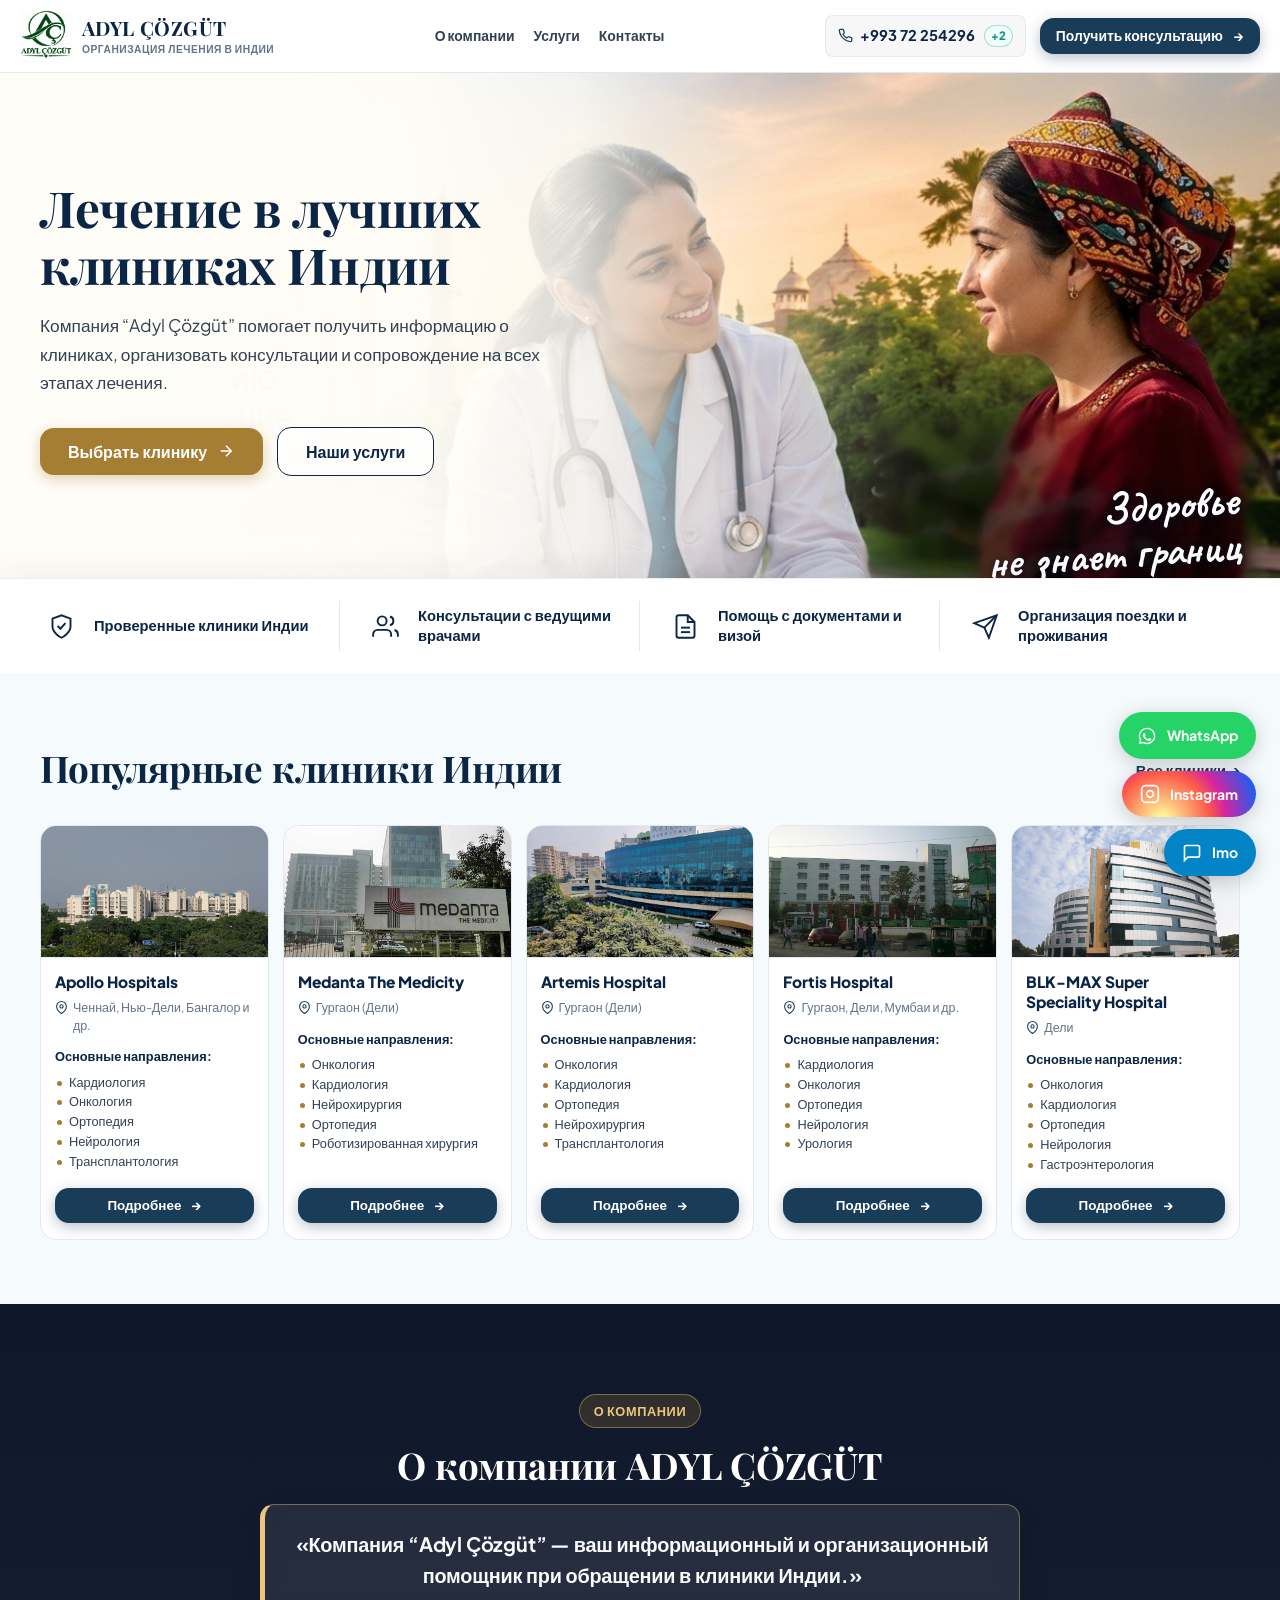
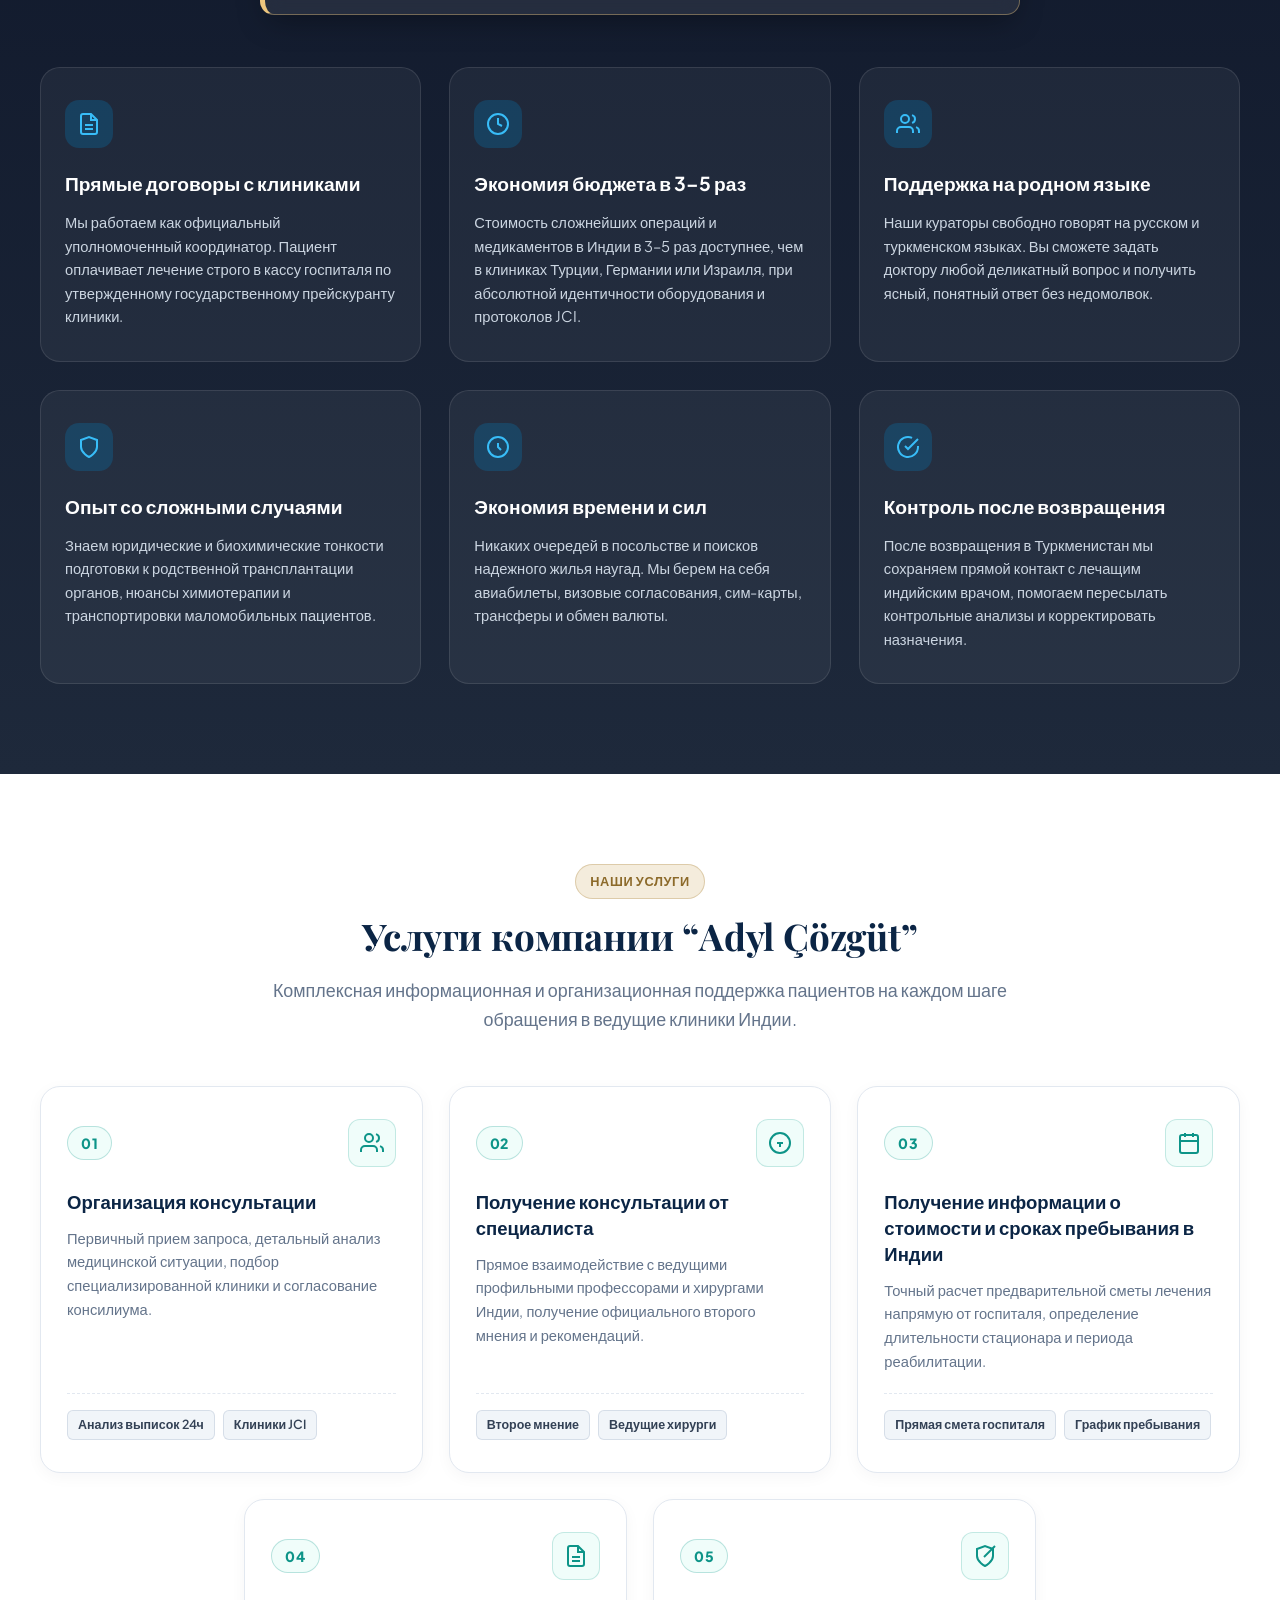
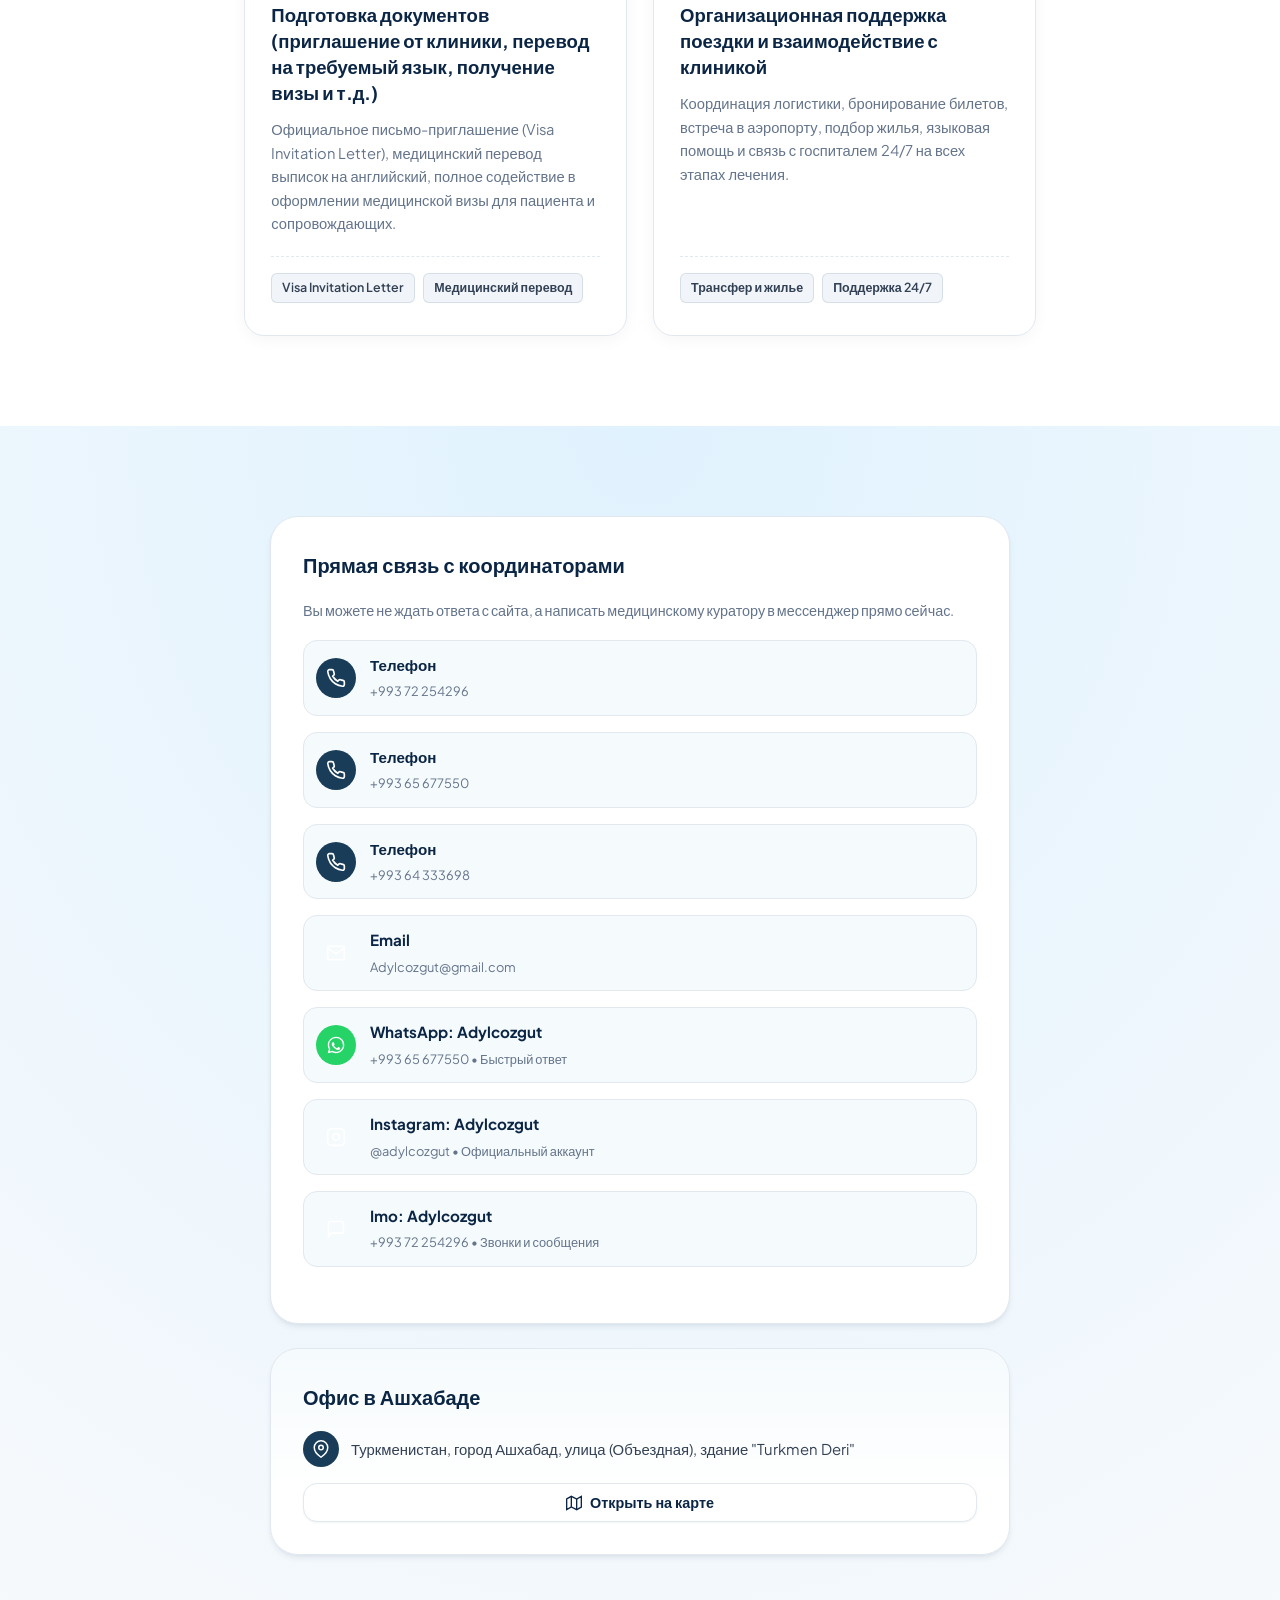
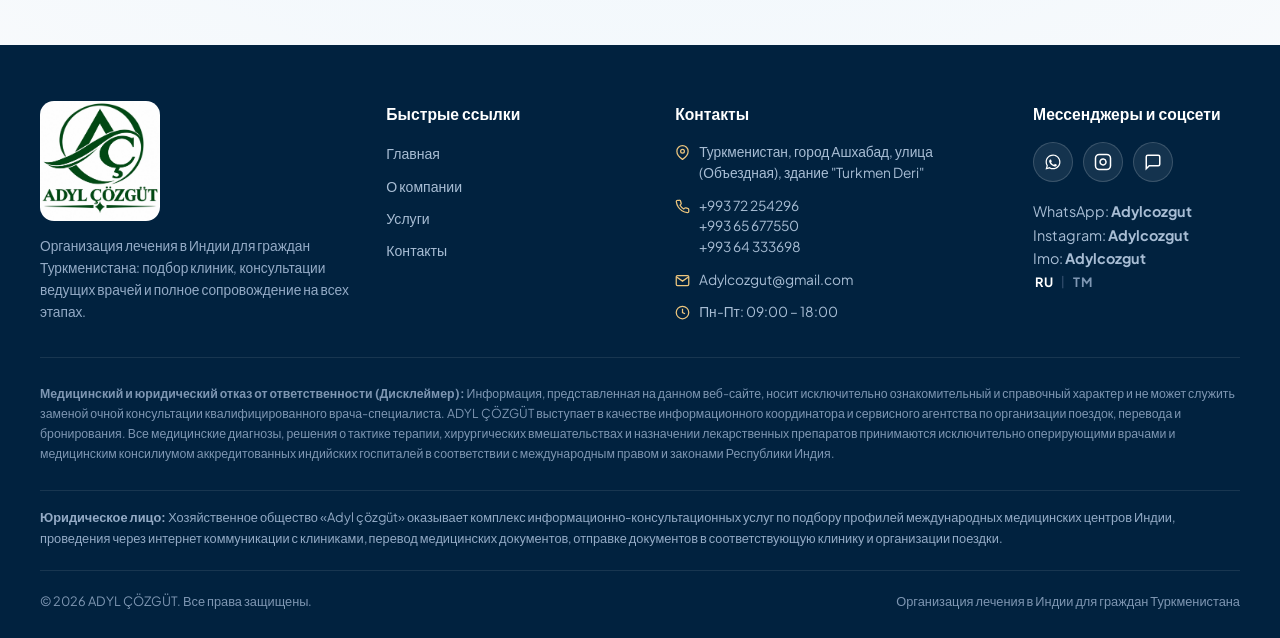
==== index.html @ 3b45ee4f "Add files via upload" ====
<!DOCTYPE html>
<html lang="ru">
<head>
  <meta charset="UTF-8">
  <meta name="viewport" content="width=device-width, initial-scale=1.0">
  <title>ADYL ÇÖZGÜT — Организация лечения в Индии для граждан Туркменистана</title>
  <meta name="description" content="Организация сложного лечения, трансплантации органов, онкологии и кардиохирургии в лучших госпиталях Индии для граждан Туркменистана. Полный пакет: визы, билеты, переводчик, жилье и сопровождение под ключ.">
  <meta name="keywords" content="лечение в индии из туркменистана, пересадка органов индия, онкология индия, трансплантация печени почки, клиника меданта аполло фортис, медицинская помощь индия ашхабад">
  
  <!-- Open Graph / Facebook / WhatsApp -->
  <meta property="og:type" content="website">
  <meta property="og:url" content="https://soltan.github.io/indaya/">
  <meta property="og:title" content="ADYL ÇÖZGÜT — Лечение и операции в Индии из Туркменистана">
  <meta property="og:description" content="Официальный представитель ведущих госпиталей Индии (JCI). Трансплантация органов, онкология, кардиохирургия. Полное сопровождение на русском и туркменском языках.">
  <meta property="og:image" content="assets/logo.png">

  <!-- Favicon -->
  <link rel="icon" type="image/svg+xml" href="assets/favicon.svg">
  
  <!-- Google Fonts: Plus Jakarta Sans + Playfair Display + Caveat -->
  <link rel="preconnect" href="https://fonts.googleapis.com">
  <link rel="preconnect" href="https://fonts.gstatic.com" crossorigin>
  <link href="https://fonts.googleapis.com/css2?family=Plus+Jakarta+Sans:wght@400;500;600;700;800&family=Playfair+Display:wght@600;700&family=Caveat:wght@600;700&display=swap" rel="stylesheet">

  <!-- Main Stylesheet -->
  <link rel="stylesheet" href="css/style.css">
</head>
<body>

  <!-- Main Navigation Header -->
  <header class="navbar" id="navbar">
    <div class="container nav-container">
      <a href="#hero" class="brand-logo" aria-label="ADYL ÇÖZGÜT — Главная">
        <img src="assets/logo.png" alt="ADYL ÇÖZGÜT" width="260" height="260">
        <span class="brand-text">
          <strong>ADYL ÇÖZGÜT</strong>
          <small>Организация лечения в Индии</small>
        </span>
      </a>

      <nav class="nav-menu" id="navMenu">
        <a href="#about" class="nav-link">О компании</a>
        <a href="#services" class="nav-link">Услуги</a>
        <a href="#leadSection" class="nav-link">Контакты</a>

        <div class="nav-mobile-contacts">
          <span class="mobile-contacts-title">Контакты компании</span>
          <div class="mobile-phones-list">
            <a href="tel:+99372254296" class="mobile-phone-btn">
              <span class="mobile-phone-num">+993 72 254296</span>
              <span class="mobile-phone-badge">Основной</span>
            </a>
            <a href="tel:+99365677550" class="mobile-phone-btn">
              <span class="mobile-phone-num">+993 65 677550</span>
              <span class="mobile-phone-badge">WhatsApp</span>
            </a>
            <a href="tel:+99364333698" class="mobile-phone-btn">
              <span class="mobile-phone-num">+993 64 333698</span>
              <span class="mobile-phone-badge">Линия 2</span>
            </a>
          </div>
          <a href="mailto:Adylcozgut@gmail.com" class="mobile-email-link">
            <svg width="15" height="15" viewBox="0 0 24 24" fill="none" stroke="currentColor" stroke-width="2" aria-hidden="true"><path d="M4 4h16c1.1 0 2 .9 2 2v12c0 1.1-.9 2-2 2H4c-1.1 0-2-.9-2-2V6c0-1.1.9-2 2-2z"></path><polyline points="22,6 12,13 2,6"></polyline></svg>
            Adylcozgut@gmail.com
          </a>
          <div class="mobile-messengers-row">
            <a href="https://wa.me/99365677550?text=%D0%97%D0%B4%D1%80%D0%B0%D0%B2%D1%81%D1%82%D0%B2%D1%83%D0%B9%D1%82%D0%B5!%20%D0%AF%20%D0%B8%D0%B7%20%D0%A2%D1%83%D1%80%D0%BA%D0%BC%D0%B5%D0%BD%D0%B8%D1%81%D1%82%D0%B0%D0%BD%D0%B0%2C%20%D1%85%D0%BE%D1%87%D1%83%20%D1%83%D0%B7%D0%BD%D0%B0%D1%82%D1%8C%20%D0%BE%20%D0%BB%D0%B5%D1%87%D0%B5%D0%BD%D0%B8%D0%B8%20%D0%B2%20%D0%98%D0%BD%D0%B4%D0%B8%D0%B8." target="_blank" rel="noopener noreferrer" class="mobile-msg-chip wa">
              WhatsApp
            </a>
            <a href="https://www.instagram.com/adylcozgut/" target="_blank" rel="noopener noreferrer" class="mobile-msg-chip ig">
              Instagram
            </a>
            <a href="tel:+99372254296" class="mobile-msg-chip imo">
              Imo
            </a>
          </div>
        </div>
      </nav>

      <div class="nav-actions">
        <div class="nav-phones-group" id="navPhonesGroup">
          <a href="tel:+99372254296" class="nav-phone-primary" id="navPhonesToggle" title="Контакты Adyl Çözgüt">
            <svg width="15" height="15" viewBox="0 0 24 24" fill="none" stroke="currentColor" stroke-width="2" aria-hidden="true"><path d="M22 16.92v3a2 2 0 0 1-2.18 2 19.79 19.79 0 0 1-8.63-3.07 19.5 19.5 0 0 1-6-6 19.79 19.79 0 0 1-3.07-8.67A2 2 0 0 1 4.11 2h3a2 2 0 0 1 2 1.72 12.84 12.84 0 0 0 .7 2.81 2 2 0 0 1-.45 2.11L8.09 9.91a16 16 0 0 0 6 6l1.27-1.27a2 2 0 0 1 2.11-.45 12.84 12.84 0 0 0 2.81.7A2 2 0 0 1 22 16.92z"></path></svg>
            <span>+993 72 254296</span>
            <span class="phones-badge">+2</span>
          </a>
          <div class="nav-phones-dropdown" id="navPhonesDropdown">
            <div class="dropdown-header">Телефоны для связи</div>
            <a href="tel:+99372254296" class="dropdown-item">
              <span class="dropdown-item-phone">+993 72 254296</span>
              <span class="dropdown-badge">Основной</span>
            </a>
            <a href="tel:+99365677550" class="dropdown-item">
              <span class="dropdown-item-phone">+993 65 677550</span>
              <span class="dropdown-badge">WhatsApp</span>
            </a>
            <a href="tel:+99364333698" class="dropdown-item">
              <span class="dropdown-item-phone">+993 64 333698</span>
              <span class="dropdown-badge">Линия 2</span>
            </a>
            <div class="dropdown-divider"></div>
            <a href="mailto:Adylcozgut@gmail.com" class="dropdown-email-link">
              <svg width="13" height="13" viewBox="0 0 24 24" fill="none" stroke="currentColor" stroke-width="2" aria-hidden="true"><path d="M4 4h16c1.1 0 2 .9 2 2v12c0 1.1-.9 2-2 2H4c-1.1 0-2-.9-2-2V6c0-1.1.9-2 2-2z"></path><polyline points="22,6 12,13 2,6"></polyline></svg>
              Adylcozgut@gmail.com
            </a>
            <div class="dropdown-messengers">
              <a href="https://wa.me/99365677550?text=%D0%97%D0%B4%D1%80%D0%B0%D0%B2%D1%81%D1%82%D0%B2%D1%83%D0%B9%D1%82%D0%B5!%20%D0%AF%20%D0%B8%D0%B7%20%D0%A2%D1%83%D1%80%D0%BA%D0%BC%D0%B5%D0%BD%D0%B8%D1%81%D1%82%D0%B0%D0%BD%D0%B0%2C%20%D1%85%D0%BE%D1%87%D1%83%20%D1%83%D0%B7%D0%BD%D0%B0%D1%82%D1%8C%20%D0%BE%20%D0%BB%D0%B5%D1%87%D0%B5%D0%BD%D0%B8%D0%B8%20%D0%B2%20%D0%98%D0%BD%D0%B4%D0%B8%D0%B8." target="_blank" rel="noopener noreferrer" title="WhatsApp: Adylcozgut">WhatsApp</a>
              <a href="https://www.instagram.com/adylcozgut/" target="_blank" rel="noopener noreferrer" title="Instagram: Adylcozgut">Instagram</a>
              <a href="tel:+99372254296" title="Imo: Adylcozgut">Imo</a>
            </div>
          </div>
        </div>

        <a href="#leadSection" class="btn btn-primary btn-sm nav-cta">Получить консультацию <span aria-hidden="true">→</span></a>
        <button class="burger-btn" id="burgerBtn" aria-label="Открыть мобильное меню">
          <span></span>
          <span></span>
          <span></span>
        </button>
      </div>
    </div>
  </header>

  <!-- Hero Section -->
  <section class="hero" id="hero">
    <div class="hero-banner-bg" aria-hidden="true"></div>
    <div class="hero-banner-overlay" aria-hidden="true"></div>

    <div class="container hero-grid">
      <div class="hero-content">
        <h1 class="hero-title">Лечение в лучших<br>клиниках Индии</h1>
        <p class="hero-lead">
          Компания “Adyl Çözgüt” помогает получить информацию о клиниках, организовать консультации и сопровождение на всех этапах лечения.
        </p>
        <div class="hero-actions">
          <a href="#hospitals" class="btn btn-gold">
            Выбрать клинику
            <svg width="18" height="18" viewBox="0 0 24 24" fill="none" stroke="currentColor" stroke-width="2" aria-hidden="true"><line x1="5" y1="12" x2="19" y2="12"></line><polyline points="12 5 19 12 12 19"></polyline></svg>
          </a>
          <a href="#services" class="btn btn-outline-light">Наши услуги</a>
        </div>

        <!-- Mobile photo card (shown on tablets & smartphones) -->
        <div class="hero-mobile-visual">
          <img src="assets/img/hero-banner-mobile.jpg" alt="Лечение в клиниках Индии — Adyl Çözгут" width="1176" height="576" fetchpriority="high">
          <span class="hero-script-mobile" aria-hidden="true">Здоровье<br>не знает границ</span>
        </div>
      </div>

      <!-- Desktop visual placeholder to balance the grid -->
      <div class="hero-visual-desktop" aria-hidden="true"></div>
    </div>

    <!-- Handwritten slogan over the right photo (desktop) -->
    <div class="hero-script" aria-hidden="true">Здоровье<br>не знает границ</div>

    <!-- Trust Strip -->
    <div class="trust-strip">
      <div class="container trust-grid">
        <div class="trust-item">
          <span class="trust-icon" aria-hidden="true">
            <svg viewBox="0 0 24 24" fill="none" stroke="currentColor" stroke-width="1.7"><path d="M12 22s8-4 8-10V5l-8-3-8 3v7c0 6 8 10 8 10z"></path><polyline points="8.5 11.5 11 14 15.5 9"></polyline></svg>
          </span>
          <span class="trust-label">Проверенные клиники Индии</span>
        </div>
        <div class="trust-item">
          <span class="trust-icon" aria-hidden="true">
            <svg viewBox="0 0 24 24" fill="none" stroke="currentColor" stroke-width="1.7"><path d="M17 21v-2a4 4 0 0 0-4-4H5a4 4 0 0 0-4 4v2"></path><circle cx="9" cy="7" r="4"></circle><path d="M23 21v-2a4 4 0 0 0-3-3.87"></path><path d="M16 3.13a4 4 0 0 1 0 7.75"></path></svg>
          </span>
          <span class="trust-label">Консультации с ведущими врачами</span>
        </div>
        <div class="trust-item">
          <span class="trust-icon" aria-hidden="true">
            <svg viewBox="0 0 24 24" fill="none" stroke="currentColor" stroke-width="1.7"><path d="M14 2H6a2 2 0 0 0-2 2v16a2 2 0 0 0 2 2h12a2 2 0 0 0 2-2V8z"></path><polyline points="14 2 14 8 20 8"></polyline><line x1="16" y1="13" x2="8" y2="13"></line><line x1="16" y1="17" x2="8" y2="17"></line></svg>
          </span>
          <span class="trust-label">Помощь с документами и визой</span>
        </div>
        <div class="trust-item">
          <span class="trust-icon" aria-hidden="true">
            <svg viewBox="0 0 24 24" fill="none" stroke="currentColor" stroke-width="1.7"><path d="M22 2L11 13"></path><path d="M22 2L15 22L11 13L2 9L22 2Z"></path></svg>
          </span>
          <span class="trust-label">Организация поездки и проживания</span>
        </div>
      </div>
    </div>
  </section>

  <!-- Section: Popular Clinics India -->
  <section class="hospitals-section" id="hospitals">
    <div class="container">
      <div class="section-head-row fade-up">
        <h2 class="section-title">Популярные клиники Индии</h2>
        <a href="#hospitals" class="section-link-all">Все клиники <span aria-hidden="true">→</span></a>
      </div>

      <div class="hospitals-layout">
        <div class="hospitals-grid" id="clinics-grid">
          <!-- Clinic 1: Apollo Hospitals -->
          <article class="hospital-card fade-up">
            <img class="hospital-photo" src="assets/img/apollo.jpg" alt="Apollo Hospitals" loading="lazy" width="900" height="496">
            <div class="hospital-body">
              <h3 class="hospital-name">Apollo Hospitals</h3>
              <p class="hospital-location">
                <svg width="13" height="13" viewBox="0 0 24 24" fill="none" stroke="currentColor" stroke-width="2" aria-hidden="true"><path d="M21 10c0 7-9 13-9 13s-9-6-9-13a9 9 0 0 1 18 0z"></path><circle cx="12" cy="10" r="3"></circle></svg>
                Ченнай, Нью-Дели, Бангалор и др.
              </p>
              <div class="hospital-directions">
                <strong>Основные направления:</strong>
                <ul>
                  <li>Кардиология</li>
                  <li>Онкология</li>
                  <li>Ортопедия</li>
                  <li>Нейрология</li>
                  <li>Трансплантология</li>
                </ul>
              </div>
              <button type="button" class="btn btn-primary btn-sm hospital-btn" data-clinic="apollo">Подробнее <span aria-hidden="true">→</span></button>
            </div>
          </article>

          <!-- Clinic 2: Medanta -->
          <article class="hospital-card fade-up">
            <img class="hospital-photo" src="assets/img/medanta.jpg" alt="Medanta The Medicity" loading="lazy" width="384" height="259">
            <div class="hospital-body">
              <h3 class="hospital-name">Medanta The Medicity</h3>
              <p class="hospital-location">
                <svg width="13" height="13" viewBox="0 0 24 24" fill="none" stroke="currentColor" stroke-width="2" aria-hidden="true"><path d="M21 10c0 7-9 13-9 13s-9-6-9-13a9 9 0 0 1 18 0z"></path><circle cx="12" cy="10" r="3"></circle></svg>
                Гургаон (Дели)
              </p>
              <div class="hospital-directions">
                <strong>Основные направления:</strong>
                <ul>
                  <li>Онкология</li>
                  <li>Кардиология</li>
                  <li>Нейрохирургия</li>
                  <li>Ортопедия</li>
                  <li>Роботизированная хирургия</li>
                </ul>
              </div>
              <button type="button" class="btn btn-primary btn-sm hospital-btn" data-clinic="medanta">Подробнее <span aria-hidden="true">→</span></button>
            </div>
          </article>

          <!-- Clinic 3: Artemis -->
          <article class="hospital-card fade-up">
            <img class="hospital-photo" src="assets/img/artemis.jpg" alt="Artemis Hospital" loading="lazy" width="680" height="510">
            <div class="hospital-body">
              <h3 class="hospital-name">Artemis Hospital</h3>
              <p class="hospital-location">
                <svg width="13" height="13" viewBox="0 0 24 24" fill="none" stroke="currentColor" stroke-width="2" aria-hidden="true"><path d="M21 10c0 7-9 13-9 13s-9-6-9-13a9 9 0 0 1 18 0z"></path><circle cx="12" cy="10" r="3"></circle></svg>
                Гургаон (Дели)
              </p>
              <div class="hospital-directions">
                <strong>Основные направления:</strong>
                <ul>
                  <li>Онкология</li>
                  <li>Кардиология</li>
                  <li>Ортопедия</li>
                  <li>Нейрохирургия</li>
                  <li>Трансплантология</li>
                </ul>
              </div>
              <button type="button" class="btn btn-primary btn-sm hospital-btn" data-clinic="artemis">Подробнее <span aria-hidden="true">→</span></button>
            </div>
          </article>

          <!-- Clinic 4: Fortis -->
          <article class="hospital-card fade-up">
            <img class="hospital-photo" src="assets/img/fortis.jpg" alt="Fortis Hospital" loading="lazy" width="900" height="675">
            <div class="hospital-body">
              <h3 class="hospital-name">Fortis Hospital</h3>
              <p class="hospital-location">
                <svg width="13" height="13" viewBox="0 0 24 24" fill="none" stroke="currentColor" stroke-width="2" aria-hidden="true"><path d="M21 10c0 7-9 13-9 13s-9-6-9-13a9 9 0 0 1 18 0z"></path><circle cx="12" cy="10" r="3"></circle></svg>
                Гургаон, Дели, Мумбаи и др.
              </p>
              <div class="hospital-directions">
                <strong>Основные направления:</strong>
                <ul>
                  <li>Кардиология</li>
                  <li>Онкология</li>
                  <li>Ортопедия</li>
                  <li>Нейрология</li>
                  <li>Урология</li>
                </ul>
              </div>
              <button type="button" class="btn btn-primary btn-sm hospital-btn" data-clinic="fortis">Подробнее <span aria-hidden="true">→</span></button>
            </div>
          </article>

          <!-- Clinic 5: BLK-MAX -->
          <article class="hospital-card fade-up">
            <img class="hospital-photo" src="assets/img/blk.jpg" alt="BLK-MAX Super Speciality Hospital" loading="lazy" width="900" height="668">
            <div class="hospital-body">
              <h3 class="hospital-name">BLK-MAX Super Speciality Hospital</h3>
              <p class="hospital-location">
                <svg width="13" height="13" viewBox="0 0 24 24" fill="none" stroke="currentColor" stroke-width="2" aria-hidden="true"><path d="M21 10c0 7-9 13-9 13s-9-6-9-13a9 9 0 0 1 18 0z"></path><circle cx="12" cy="10" r="3"></circle></svg>
                Дели
              </p>
              <div class="hospital-directions">
                <strong>Основные направления:</strong>
                <ul>
                  <li>Онкология</li>
                  <li>Кардиология</li>
                  <li>Ортопедия</li>
                  <li>Нейрология</li>
                  <li>Гастроэнтерология</li>
                </ul>
              </div>
              <button type="button" class="btn btn-primary btn-sm hospital-btn" data-clinic="blkmax">Подробнее <span aria-hidden="true">→</span></button>
            </div>
          </article>
        </div>
      </div>
    </div>
  </section>

    <!-- Section: About Company / Advantages -->
  <section class="advantages-section" id="about">
    <span id="advantages" aria-hidden="true"></span>
    <div class="container">
      <div class="section-header fade-up">
        <span class="section-badge">О компании</span>
        <h2 class="section-title">О компании ADYL ÇÖZGÜT</h2>
        <div class="about-company-lead">
          <p class="about-company-text">
            «Компания “Adyl Çözgüt” — ваш информационный и организационный помощник при обращении в клиники Индии.»
          </p>
        </div>
      </div>

      <div class="advantages-grid">
        <div class="adv-card fade-up">
          <div class="adv-icon">
            <svg viewBox="0 0 24 24" fill="none" stroke="currentColor" stroke-width="2"><path d="M14 2H6a2 2 0 0 0-2 2v16a2 2 0 0 0 2 2h12a2 2 0 0 0 2-2V8z"></path><polyline points="14 2 14 8 20 8"></polyline><line x1="16" y1="13" x2="8" y2="13"></line><line x1="16" y1="17" x2="8" y2="17"></line></svg>
          </div>
          <h3 class="adv-title">Прямые договоры с клиниками</h3>
          <p class="adv-desc">
            Мы работаем как официальный уполномоченный координатор. Пациент оплачивает лечение строго в кассу госпиталя по утвержденному государственному прейскуранту клиники.
          </p>
        </div>

        <div class="adv-card fade-up">
          <div class="adv-icon">
            <svg viewBox="0 0 24 24" fill="none" stroke="currentColor" stroke-width="2"><circle cx="12" cy="12" r="10"></circle><polyline points="12 6 12 12 16 14"></polyline></svg>
          </div>
          <h3 class="adv-title">Экономия бюджета в 3–5 раз</h3>
          <p class="adv-desc">
            Стоимость сложнейших операций и медикаментов в Индии в 3–5 раз доступнее, чем в клиниках Турции, Германии или Израиля, при абсолютной идентичности оборудования и протоколов JCI.
          </p>
        </div>

        <div class="adv-card fade-up">
          <div class="adv-icon">
            <svg viewBox="0 0 24 24" fill="none" stroke="currentColor" stroke-width="2"><path d="M17 21v-2a4 4 0 0 0-4-4H5a4 4 0 0 0-4 4v2"></path><circle cx="9" cy="7" r="4"></circle><path d="M23 21v-2a4 4 0 0 0-3-3.87"></path><path d="M16 3.13a4 4 0 0 1 0 7.75"></path></svg>
          </div>
          <h3 class="adv-title">Поддержка на родном языке</h3>
          <p class="adv-desc">
            Наши кураторы свободно говорят на русском и туркменском языках. Вы сможете задать доктору любой деликатный вопрос и получить ясный, понятный ответ без недомолвок.
          </p>
        </div>

        <div class="adv-card fade-up">
          <div class="adv-icon">
            <svg viewBox="0 0 24 24" fill="none" stroke="currentColor" stroke-width="2"><path d="M12 22s8-4 8-10V5l-8-3-8 3v7c0 6 8 10 8 10z"></path></svg>
          </div>
          <h3 class="adv-title">Опыт со сложными случаями</h3>
          <p class="adv-desc">
            Знаем юридические и биохимические тонкости подготовки к родственной трансплантации органов, нюансы химиотерапии и транспортировки маломобильных пациентов.
          </p>
        </div>

        <div class="adv-card fade-up">
          <div class="adv-icon">
            <svg viewBox="0 0 24 24" fill="none" stroke="currentColor" stroke-width="2"><circle cx="12" cy="12" r="10"></circle><path d="M12 8v4l3 3"></path></svg>
          </div>
          <h3 class="adv-title">Экономия времени и сил</h3>
          <p class="adv-desc">
            Никаких очередей в посольстве и поисков надежного жилья наугад. Мы берем на себя авиабилеты, визовые согласования, сим-карты, трансферы и обмен валюты.
          </p>
        </div>

        <div class="adv-card fade-up">
          <div class="adv-icon">
            <svg viewBox="0 0 24 24" fill="none" stroke="currentColor" stroke-width="2"><path d="M22 11.08V12a10 10 0 1 1-5.93-9.14"></path><polyline points="22 4 12 14.01 9 11.01"></polyline></svg>
          </div>
          <h3 class="adv-title">Контроль после возвращения</h3>
          <p class="adv-desc">
            После возвращения в Туркменистан мы сохраняем прямой контакт с лечащим индийским врачом, помогаем пересылать контрольные анализы и корректировать назначения.
          </p>
        </div>
      </div>
    </div>
  </section>

  <!-- Section: Our Services -->
  <section class="services-section" id="services">
    <div class="container">
      <div class="section-header fade-up">
        <span class="section-badge">Наши услуги</span>
        <h2 class="section-title">Услуги компании “Adyl Çözgüt”</h2>
        <p class="section-subtitle">
          Комплексная информационная и организационная поддержка пациентов на каждом шаге обращения в ведущие клиники Индии.
        </p>
      </div>

      <div class="services-grid services-grid-clean">
        <!-- Service 1 -->
        <div class="service-card fade-up">
          <div class="service-card-header">
            <span class="service-badge-num">01</span>
            <div class="service-icon-box" aria-hidden="true">
              <svg viewBox="0 0 24 24" fill="none" stroke="currentColor" stroke-width="2"><path d="M17 21v-2a4 4 0 0 0-4-4H5a4 4 0 0 0-4 4v2"></path><circle cx="9" cy="7" r="4"></circle><path d="M23 21v-2a4 4 0 0 0-3-3.87"></path><path d="M16 3.13a4 4 0 0 1 0 7.75"></path></svg>
            </div>
          </div>
          <h3 class="service-card-title">Организация консультации</h3>
          <p class="service-card-desc">
            Первичный прием запроса, детальный анализ медицинской ситуации, подбор специализированной клиники и согласование консилиума.
          </p>
          <div class="service-card-footer">
            <span class="service-chip">Анализ выписок 24ч</span>
            <span class="service-chip">Клиники JCI</span>
          </div>
        </div>

        <!-- Service 2 -->
        <div class="service-card fade-up">
          <div class="service-card-header">
            <span class="service-badge-num">02</span>
            <div class="service-icon-box" aria-hidden="true">
              <svg viewBox="0 0 24 24" fill="none" stroke="currentColor" stroke-width="2"><circle cx="12" cy="12" r="10"></circle><path d="M12 16v-4"></path><path d="M12 8h.01"></path><path d="M9 12h6"></path></svg>
            </div>
          </div>
          <h3 class="service-card-title">Получение консультации от специалиста</h3>
          <p class="service-card-desc">
            Прямое взаимодействие с ведущими профильными профессорами и хирургами Индии, получение официального второго мнения и рекомендаций.
          </p>
          <div class="service-card-footer">
            <span class="service-chip">Второе мнение</span>
            <span class="service-chip">Ведущие хирурги</span>
          </div>
        </div>

        <!-- Service 3 -->
        <div class="service-card fade-up">
          <div class="service-card-header">
            <span class="service-badge-num">03</span>
            <div class="service-icon-box" aria-hidden="true">
              <svg viewBox="0 0 24 24" fill="none" stroke="currentColor" stroke-width="2"><rect x="3" y="4" width="18" height="18" rx="2" ry="2"></rect><line x1="16" y1="2" x2="16" y2="6"></line><line x1="8" y1="2" x2="8" y2="6"></line><line x1="3" y1="10" x2="21" y2="10"></line></svg>
            </div>
          </div>
          <h3 class="service-card-title">Получение информации о стоимости и сроках пребывания в Индии</h3>
          <p class="service-card-desc">
            Точный расчет предварительной сметы лечения напрямую от госпиталя, определение длительности стационара и периода реабилитации.
          </p>
          <div class="service-card-footer">
            <span class="service-chip">Прямая смета госпиталя</span>
            <span class="service-chip">График пребывания</span>
          </div>
        </div>

        <!-- Service 4 -->
        <div class="service-card fade-up">
          <div class="service-card-header">
            <span class="service-badge-num">04</span>
            <div class="service-icon-box" aria-hidden="true">
              <svg viewBox="0 0 24 24" fill="none" stroke="currentColor" stroke-width="2"><path d="M14 2H6a2 2 0 0 0-2 2v16a2 2 0 0 0 2 2h12a2 2 0 0 0 2-2V8z"></path><polyline points="14 2 14 8 20 8"></polyline><line x1="16" y1="13" x2="8" y2="13"></line><line x1="16" y1="17" x2="8" y2="17"></line></svg>
            </div>
          </div>
          <h3 class="service-card-title">Подготовка документов (приглашение от клиники, перевод на требуемый язык, получение визы и т.д.)</h3>
          <p class="service-card-desc">
            Официальное письмо-приглашение (Visa Invitation Letter), медицинский перевод выписок на английский, полное содействие в оформлении медицинской визы для пациента и сопровождающих.
          </p>
          <div class="service-card-footer">
            <span class="service-chip">Visa Invitation Letter</span>
            <span class="service-chip">Медицинский перевод</span>
          </div>
        </div>

        <!-- Service 5 -->
        <div class="service-card fade-up">
          <div class="service-card-header">
            <span class="service-badge-num">05</span>
            <div class="service-icon-box" aria-hidden="true">
              <svg viewBox="0 0 24 24" fill="none" stroke="currentColor" stroke-width="2"><path d="M12 22s8-4 8-10V5l-8-3-8 3v7c0 6 8 10 8 10z"></path><path d="M22 2L11 13"></path></svg>
            </div>
          </div>
          <h3 class="service-card-title">Организационная поддержка поездки и взаимодействие с клиникой</h3>
          <p class="service-card-desc">
            Координация логистики, бронирование билетов, встреча в аэропорту, подбор жилья, языковая помощь и связь с госпиталем 24/7 на всех этапах лечения.
          </p>
          <div class="service-card-footer">
            <span class="service-chip">Трансфер и жилье</span>
            <span class="service-chip">Поддержка 24/7</span>
          </div>
        </div>
      </div>
    </div>
  </section>

  <!-- Section: Consultation Form & Direct Contacts -->
  <section class="contact-section" id="leadSection">
    <div class="container contact-grid">
      <!-- Right: Contacts & Regional Coverage -->
      <div class="contact-sidebar">
        <div class="contact-card">
          <h4 class="contact-card-title">Прямая связь с координаторами</h4>
          <p style="font-size:0.9rem; color:var(--slate); margin-bottom:18px;">
            Вы можете не ждать ответа с сайта, а написать медицинскому куратору в мессенджер прямо сейчас.
          </p>

          <div class="contact-channels">
            <a href="tel:+99372254296" class="channel-item">
              <div class="channel-icon phone">
                <svg viewBox="0 0 24 24" fill="none" stroke="currentColor" stroke-width="2"><path d="M22 16.92v3a2 2 0 0 1-2.18 2 19.79 19.79 0 0 1-8.63-3.07 19.5 19.5 0 0 1-6-6 19.79 19.79 0 0 1-3.07-8.67A2 2 0 0 1 4.11 2h3a2 2 0 0 1 2 1.72 12.84 12.84 0 0 0 .7 2.81 2 2 0 0 1-.45 2.11L8.09 9.91a16 16 0 0 0 6 6l1.27-1.27a2 2 0 0 1 2.11-.45 12.84 12.84 0 0 0 2.81.7A2 2 0 0 1 22 16.92z"></path></svg>
              </div>
              <div class="channel-info">
                <strong>Телефон</strong>
                <span>+993 72 254296</span>
              </div>
            </a>

            <a href="tel:+99365677550" class="channel-item">
              <div class="channel-icon phone">
                <svg viewBox="0 0 24 24" fill="none" stroke="currentColor" stroke-width="2"><path d="M22 16.92v3a2 2 0 0 1-2.18 2 19.79 19.79 0 0 1-8.63-3.07 19.5 19.5 0 0 1-6-6 19.79 19.79 0 0 1-3.07-8.67A2 2 0 0 1 4.11 2h3a2 2 0 0 1 2 1.72 12.84 12.84 0 0 0 .7 2.81 2 2 0 0 1-.45 2.11L8.09 9.91a16 16 0 0 0 6 6l1.27-1.27a2 2 0 0 1 2.11-.45 12.84 12.84 0 0 0 2.81.7A2 2 0 0 1 22 16.92z"></path></svg>
              </div>
              <div class="channel-info">
                <strong>Телефон</strong>
                <span>+993 65 677550</span>
              </div>
            </a>

            <a href="tel:+99364333698" class="channel-item">
              <div class="channel-icon phone">
                <svg viewBox="0 0 24 24" fill="none" stroke="currentColor" stroke-width="2"><path d="M22 16.92v3a2 2 0 0 1-2.18 2 19.79 19.79 0 0 1-8.63-3.07 19.5 19.5 0 0 1-6-6 19.79 19.79 0 0 1-3.07-8.67A2 2 0 0 1 4.11 2h3a2 2 0 0 1 2 1.72 12.84 12.84 0 0 0 .7 2.81 2 2 0 0 1-.45 2.11L8.09 9.91a16 16 0 0 0 6 6l1.27-1.27a2 2 0 0 1 2.11-.45 12.84 12.84 0 0 0 2.81.7A2 2 0 0 1 22 16.92z"></path></svg>
              </div>
              <div class="channel-info">
                <strong>Телефон</strong>
                <span>+993 64 333698</span>
              </div>
            </a>

            <a href="mailto:Adylcozgut@gmail.com" class="channel-item">
              <div class="channel-icon mail">
                <svg viewBox="0 0 24 24" fill="none" stroke="currentColor" stroke-width="2"><path d="M4 4h16c1.1 0 2 .9 2 2v12c0 1.1-.9 2-2 2H4c-1.1 0-2-.9-2-2V6c0-1.1.9-2 2-2z"></path><polyline points="22,6 12,13 2,6"></polyline></svg>
              </div>
              <div class="channel-info">
                <strong>Email</strong>
                <span>Adylcozgut@gmail.com</span>
              </div>
            </a>

            <a href="https://wa.me/99365677550?text=%D0%97%D0%B4%D1%80%D0%B0%D0%B2%D1%81%D1%82%D0%B2%D1%83%D0%B9%D1%82%D0%B5!%20%D0%9C%D0%B5%D0%BD%D1%8F%20%D0%B8%D0%BD%D1%82%D0%B5%D1%80%D0%B5%D1%81%D1%83%D0%B5%D1%82%20%D0%BB%D0%B5%D1%87%D0%B5%D0%BD%D0%B8%D0%B5%20%D0%B2%20%D0%98%D0%BD%D0%B4%D0%B8%D0%B8." target="_blank" rel="noopener noreferrer" class="channel-item">
              <div class="channel-icon wa">
                <svg viewBox="0 0 24 24" fill="currentColor"><path d="M12.04 2c-5.46 0-9.91 4.45-9.91 9.91 0 1.75.46 3.45 1.32 4.95L2.05 22l5.25-1.38c1.45.79 3.08 1.21 4.74 1.21 5.46 0 9.91-4.45 9.91-9.91 0-2.65-1.03-5.14-2.9-7.01A9.816 9.816 0 0 0 12.04 2m.01 1.67c2.2 0 4.26.86 5.82 2.42a8.225 8.225 0 0 1 2.41 5.83c0 4.54-3.7 8.24-8.24 8.24-1.48 0-2.93-.4-4.2-1.15l-.3-.18-3.12.82.83-3.04-.2-.31a8.196 8.196 0 0 1-1.26-4.38c0-4.54 3.7-8.24 8.24-8.24m4.52 11.66c-.25-.13-1.47-.72-1.7-.81-.23-.08-.39-.13-.56.13-.17.25-.64.81-.79.97-.14.17-.29.19-.54.06-.25-.13-1.06-.39-2.03-1.25-.75-.67-1.26-1.5-1.41-1.75-.15-.25-.02-.39.11-.51.11-.11.25-.29.37-.44.13-.15.17-.25.25-.42.08-.17.04-.31-.02-.44s-.56-1.35-.77-1.85c-.2-.48-.41-.42-.56-.43h-.48c-.17 0-.44.06-.67.31-.23.25-.88.86-.88 2.1s.9 2.44 1.02 2.6c.13.17 1.77 2.7 4.28 3.79.6.26 1.07.41 1.43.53.6.19 1.15.16 1.58.1.48-.07 1.47-.6 1.68-1.18.21-.58.21-1.07.15-1.18-.06-.1-.23-.17-.48-.29z"/></svg>
              </div>
              <div class="channel-info">
                <strong>WhatsApp: Adylcozgut</strong>
                <span>+993 65 677550 • Быстрый ответ</span>
              </div>
            </a>

            <a href="https://www.instagram.com/adylcozgut/" target="_blank" rel="noopener noreferrer" class="channel-item">
              <div class="channel-icon ig">
                <svg viewBox="0 0 24 24" fill="none" stroke="currentColor" stroke-width="2"><rect x="2" y="2" width="20" height="20" rx="5" ry="5"></rect><path d="M16 11.37A4 4 0 1 1 12.63 8 4 4 0 0 1 16 11.37z"></path><line x1="17.5" y1="6.5" x2="17.51" y2="6.5"></line></svg>
              </div>
              <div class="channel-info">
                <strong>Instagram: Adylcozgut</strong>
                <span>@adylcozgut • Официальный аккаунт</span>
              </div>
            </a>

            <a href="tel:+99372254296" class="channel-item">
              <div class="channel-icon imo">
                <svg viewBox="0 0 24 24" fill="none" stroke="currentColor" stroke-width="2"><path d="M21 15a2 2 0 0 1-2 2H7l-4 4V5a2 2 0 0 1 2-2h14a2 2 0 0 1 2 2z"></path></svg>
              </div>
              <div class="channel-info">
                <strong>Imo: Adylcozgut</strong>
                <span>+993 72 254296 • Звонки и сообщения</span>
              </div>
            </a>
          </div>
        </div>

        <!-- Office Address -->
        <div class="contact-card contact-address">
          <h4 class="contact-card-title">Офис в Ашхабаде</h4>
          <a href="https://maps.app.goo.gl/M8QPW423nq8SNQe16" target="_blank" rel="noopener noreferrer" class="address-link" aria-label="Открыть адрес офиса на карте">
            <span class="address-pin" aria-hidden="true">
              <svg viewBox="0 0 24 24" fill="none" stroke="currentColor" stroke-width="2"><path d="M21 10c0 7-9 13-9 13s-9-6-9-13a9 9 0 0 1 18 0z"></path><circle cx="12" cy="10" r="3"></circle></svg>
            </span>
            <span class="address-text">
              Туркменистан, город Ашхабад, улица (Объездная), здание "Turkmen Deri"
            </span>
          </a>
          <a href="https://maps.app.goo.gl/M8QPW423nq8SNQe16" target="_blank" rel="noopener noreferrer" class="btn btn-secondary btn-sm address-map-btn">
            <svg width="16" height="16" viewBox="0 0 24 24" fill="none" stroke="currentColor" stroke-width="2"><polygon points="1 6 1 22 8 18 16 22 23 18 23 2 16 6 8 2 1 6"></polygon><line x1="8" y1="2" x2="8" y2="18"></line><line x1="16" y1="6" x2="16" y2="22"></line></svg>
            Открыть на карте
          </a>
        </div>

      </div>
    </div>
  </section>

  <!-- Footer -->
  <footer class="footer">
    <div class="container">
      <div class="footer-top">
        <div class="footer-brand">
          <img src="assets/logo.png" alt="ADYL ÇÖZGÜT" class="footer-logo" width="260" height="260">
          <p class="footer-tagline">
            Организация лечения в Индии для граждан Туркменистана: подбор клиник, консультации ведущих врачей и полное сопровождение на всех этапах.
          </p>
        </div>

        <div class="footer-col">
          <h4 class="footer-title">Быстрые ссылки</h4>
          <ul class="footer-links">
            <li><a href="#hero">Главная</a></li>
            <li><a href="#about">О компании</a></li>
            <li><a href="#services">Услуги</a></li>
            <li><a href="#leadSection">Контакты</a></li>
          </ul>
        </div>

        <div class="footer-col">
          <h4 class="footer-title">Контакты</h4>
          <ul class="footer-contacts">
            <li>
              <svg width="15" height="15" viewBox="0 0 24 24" fill="none" stroke="currentColor" stroke-width="2" aria-hidden="true"><path d="M21 10c0 7-9 13-9 13s-9-6-9-13a9 9 0 0 1 18 0z"></path><circle cx="12" cy="10" r="3"></circle></svg>
              <a href="https://maps.app.goo.gl/M8QPW423nq8SNQe16" target="_blank" rel="noopener noreferrer">
                Туркменистан, город Ашхабад, улица (Объездная), здание "Turkmen Deri"
              </a>
            </li>
            <li>
              <svg width="15" height="15" viewBox="0 0 24 24" fill="none" stroke="currentColor" stroke-width="2" aria-hidden="true"><path d="M22 16.92v3a2 2 0 0 1-2.18 2 19.79 19.79 0 0 1-8.63-3.07 19.5 19.5 0 0 1-6-6 19.79 19.79 0 0 1-3.07-8.67A2 2 0 0 1 4.11 2h3a2 2 0 0 1 2 1.72 12.84 12.84 0 0 0 .7 2.81 2 2 0 0 1-.45 2.11L8.09 9.91a16 16 0 0 0 6 6l1.27-1.27a2 2 0 0 1 2.11-.45 12.84 12.84 0 0 0 2.81.7A2 2 0 0 1 22 16.92z"></path></svg>
              <div class="footer-phones-block">
                <a href="tel:+99372254296">+993 72 254296</a><br>
                <a href="tel:+99365677550">+993 65 677550</a><br>
                <a href="tel:+99364333698">+993 64 333698</a>
              </div>
            </li>
            <li>
              <svg width="15" height="15" viewBox="0 0 24 24" fill="none" stroke="currentColor" stroke-width="2" aria-hidden="true"><path d="M4 4h16c1.1 0 2 .9 2 2v12c0 1.1-.9 2-2 2H4c-1.1 0-2-.9-2-2V6c0-1.1.9-2 2-2z"></path><polyline points="22,6 12,13 2,6"></polyline></svg>
              <a href="mailto:Adylcozgut@gmail.com">Adylcozgut@gmail.com</a>
            </li>
            <li>
              <svg width="15" height="15" viewBox="0 0 24 24" fill="none" stroke="currentColor" stroke-width="2" aria-hidden="true"><circle cx="12" cy="12" r="10"></circle><polyline points="12 6 12 12 16 14"></polyline></svg>
              <span>Пн-Пт: 09:00 – 18:00</span>
            </li>
          </ul>
        </div>

        <div class="footer-col">
          <h4 class="footer-title">Мессенджеры и соцсети</h4>
          <div class="footer-social">
            <a href="https://wa.me/99365677550?text=%D0%97%D0%B4%D1%80%D0%B0%D0%B2%D1%81%D1%82%D0%B2%D1%83%D0%B9%D1%82%D0%B5!%20%D0%9C%D0%B5%D0%BD%D1%8F%20%D0%B8%D0%BD%D1%82%D0%B5%D1%80%D0%B5%D1%81%D1%83%D0%B5%D1%82%20%D0%BB%D0%B5%D1%87%D0%B5%D0%BD%D0%B8%D0%B5%20%D0%B2%20%D0%98%D0%BD%D0%B4%D0%B8%D0%B8." target="_blank" rel="noopener noreferrer" aria-label="WhatsApp: Adylcozgut" title="WhatsApp: Adylcozgut">
              <svg viewBox="0 0 24 24" fill="currentColor" aria-hidden="true"><path d="M12.04 2c-5.46 0-9.91 4.45-9.91 9.91 0 1.75.46 3.45 1.32 4.95L2.05 22l5.25-1.38c1.45.79 3.08 1.21 4.74 1.21 5.46 0 9.91-4.45 9.91-9.91 0-2.65-1.03-5.14-2.9-7.01A9.816 9.816 0 0 0 12.04 2m.01 1.67c2.2 0 4.26.86 5.82 2.42a8.225 8.225 0 0 1 2.41 5.83c0 4.54-3.7 8.24-8.24 8.24-1.48 0-2.93-.4-4.2-1.15l-.3-.18-3.12.82.83-3.04-.2-.31a8.196 8.196 0 0 1-1.26-4.38c0-4.54 3.7-8.24 8.24-8.24m4.52 11.66c-.25-.13-1.47-.72-1.7-.81-.23-.08-.39-.13-.56.13-.17.25-.64.81-.79.97-.14.17-.29.19-.54.06-.25-.13-1.06-.39-2.03-1.25-.75-.67-1.26-1.5-1.41-1.75-.15-.25-.02-.39.11-.51.11-.11.25-.29.37-.44.13-.15.17-.25.25-.42.08-.17.04-.31-.02-.44s-.56-1.35-.77-1.85c-.2-.48-.41-.42-.56-.43h-.48c-.17 0-.44.06-.67.31-.23.25-.88.86-.88 2.1s.9 2.44 1.02 2.6c.13.17 1.77 2.7 4.28 3.79.6.26 1.07.41 1.43.53.6.19 1.15.16 1.58.1.48-.07 1.47-.6 1.68-1.18.21-.58.21-1.07.15-1.18-.06-.1-.23-.17-.48-.29z"/></svg>
            </a>
            <a href="https://www.instagram.com/adylcozgut/" target="_blank" rel="noopener noreferrer" aria-label="Instagram: Adylcozgut" title="Instagram: Adylcozgut">
              <svg viewBox="0 0 24 24" fill="none" stroke="currentColor" stroke-width="2" aria-hidden="true"><rect x="2" y="2" width="20" height="20" rx="5" ry="5"></rect><path d="M16 11.37A4 4 0 1 1 12.63 8 4 4 0 0 1 16 11.37z"></path><line x1="17.5" y1="6.5" x2="17.51" y2="6.5"></line></svg>
            </a>
            <a href="tel:+99372254296" aria-label="Imo: Adylcozgut" title="Imo: Adylcozgut">
              <svg viewBox="0 0 24 24" fill="none" stroke="currentColor" stroke-width="2" aria-hidden="true"><path d="M21 15a2 2 0 0 1-2 2H7l-4 4V5a2 2 0 0 1 2-2h14a2 2 0 0 1 2 2z"></path></svg>
            </a>
          </div>
          <div class="footer-handles-list">
            <div>WhatsApp: <strong>Adylcozgut</strong></div>
            <div>Instagram: <strong>Adylcozgut</strong></div>
            <div>Imo: <strong>Adylcozgut</strong></div>
          </div>
          <div class="lang-switch footer-lang" role="group" aria-label="Выбор языка">
            <button type="button" class="lang-btn active" data-lang="ru" aria-pressed="true">RU</button>
            <span class="lang-sep" aria-hidden="true">|</span>
            <button type="button" class="lang-btn" data-lang="tm" aria-pressed="false" title="Туркменская версия готовится">TM</button>
          </div>
        </div>
      </div>

      <!-- Legal & Medical Disclaimer -->
      <div class="footer-disclaimer">
        <strong>Медицинский и юридический отказ от ответственности (Дисклеймер):</strong>
        Информация, представленная на данном веб-сайте, носит исключительно ознакомительный и справочный характер и не может служить заменой очной консультации квалифицированного врача-специалиста. ADYL ÇÖZGÜT выступает в качестве информационного координатора и сервисного агентства по организации поездок, перевода и бронирования. Все медицинские диагнозы, решения о тактике терапии, хирургических вмешательствах и назначении лекарственных препаратов принимаются исключительно оперирующими врачами и медицинским консилиумом аккредитованных индийских госпиталей в соответствии с международным правом и законами Республики Индия.
      </div>

      <div class="footer-legal">
        <strong>Юридическое лицо:</strong> Хозяйственное общество «Adyl çözgüt» оказывает комплекс информационно-консультационных услуг по подбору профилей международных медицинских центров Индии, проведения через интернет коммуникации с клиниками, перевод медицинских документов, отправке документов в соответствующую клинику и организации поездки.
      </div>

      <div class="footer-bottom">
        <div>
          © 2026 ADYL ÇÖZGÜT. Все права защищены.
        </div>
        <div>
          Организация лечения в Индии для граждан Туркменистана
        </div>
      </div>
    </div>
  </footer>

  <!-- Floating Speed Dial & Back to Top -->
  <aside class="floating-actions" aria-label="Быстрая связь">
    <a href="https://wa.me/99365677550?text=%D0%97%D0%B4%D1%80%D0%B0%D0%B2%D1%81%D1%82%D0%B2%D1%83%D0%B9%D1%82%D0%B5!%20%D0%AF%20%D0%B8%D0%B7%20%D0%A2%D1%83%D1%80%D0%BA%D0%BC%D0%B5%D0%BD%D0%B8%D1%81%D1%82%D0%B0%D0%BD%D0%B0%2C%20%D1%85%D0%BE%D1%87%D1%83%20%D1%83%D0%B7%D0%BD%D0%B0%D1%82%D1%8C%20%D0%BE%20%D0%BB%D0%B5%D1%87%D0%B5%D0%BD%D0%B8%D0%B8%20%D0%B2%20%D0%98%D0%BD%D0%B4%D0%B8%D0%B8." target="_blank" rel="noopener noreferrer" class="float-btn whatsapp" title="WhatsApp: Adylcozgut">
      <svg viewBox="0 0 24 24" fill="currentColor"><path d="M12.04 2c-5.46 0-9.91 4.45-9.91 9.91 0 1.75.46 3.45 1.32 4.95L2.05 22l5.25-1.38c1.45.79 3.08 1.21 4.74 1.21 5.46 0 9.91-4.45 9.91-9.91 0-2.65-1.03-5.14-2.9-7.01A9.816 9.816 0 0 0 12.04 2m.01 1.67c2.2 0 4.26.86 5.82 2.42a8.225 8.225 0 0 1 2.41 5.83c0 4.54-3.7 8.24-8.24 8.24-1.48 0-2.93-.4-4.2-1.15l-.3-.18-3.12.82.83-3.04-.2-.31a8.196 8.196 0 0 1-1.26-4.38c0-4.54 3.7-8.24 8.24-8.24m4.52 11.66c-.25-.13-1.47-.72-1.7-.81-.23-.08-.39-.13-.56.13-.17.25-.64.81-.79.97-.14.17-.29.19-.54.06-.25-.13-1.06-.39-2.03-1.25-.75-.67-1.26-1.5-1.41-1.75-.15-.25-.02-.39.11-.51.11-.11.25-.29.37-.44.13-.15.17-.25.25-.42.08-.17.04-.31-.02-.44s-.56-1.35-.77-1.85c-.2-.48-.41-.42-.56-.43h-.48c-.17 0-.44.06-.67.31-.23.25-.88.86-.88 2.1s.9 2.44 1.02 2.6c.13.17 1.77 2.7 4.28 3.79.6.26 1.07.41 1.43.53.6.19 1.15.16 1.58.1.48-.07 1.47-.6 1.68-1.18.21-.58.21-1.07.15-1.18-.06-.1-.23-.17-.48-.29z"/></svg>
      <span>WhatsApp</span>
    </a>
    <a href="https://www.instagram.com/adylcozgut/" target="_blank" rel="noopener noreferrer" class="float-btn instagram" title="Instagram: Adylcozgut">
      <svg viewBox="0 0 24 24" fill="none" stroke="currentColor" stroke-width="2" aria-hidden="true"><rect x="2" y="2" width="20" height="20" rx="5" ry="5"></rect><path d="M16 11.37A4 4 0 1 1 12.63 8 4 4 0 0 1 16 11.37z"></path><line x1="17.5" y1="6.5" x2="17.51" y2="6.5"></line></svg>
      <span>Instagram</span>
    </a>
    <a href="tel:+99372254296" class="float-btn imo" title="Imo: Adylcozgut">
      <svg viewBox="0 0 24 24" fill="none" stroke="currentColor" stroke-width="2" aria-hidden="true"><path d="M21 15a2 2 0 0 1-2 2H7l-4 4V5a2 2 0 0 1 2-2h14a2 2 0 0 1 2 2z"></path></svg>
      <span>Imo</span>
    </a>
    <button class="scroll-top-btn" id="scrollTopBtn" aria-label="Вернуться наверх">
      <svg width="20" height="20" viewBox="0 0 24 24" fill="none" stroke="currentColor" stroke-width="2"><polyline points="18 15 12 9 6 15"></polyline></svg>
    </button>
  </aside>


  <!-- Success Submission Modal -->
  <div class="modal-overlay" id="successModal" role="dialog" aria-modal="true">
    <div class="modal-window" style="max-width: 560px;">
      <button class="modal-close-btn" id="closeSuccessModal" aria-label="Закрыть">✕</button>
      <div class="modal-body success-modal-content">
        <div class="success-icon-badge">
          <svg viewBox="0 0 24 24" fill="none" stroke="currentColor" stroke-width="2.5"><polyline points="20 6 9 17 4 12"></polyline></svg>
        </div>
        <div id="successModalSummary">
          <!-- Injected via main.js -->
        </div>
      </div>
    </div>
  </div>

  <!-- Clinic Details Modal -->
  <div class="modal-overlay" id="clinicModal" role="dialog" aria-modal="true" aria-labelledby="clinicModalName">
    <div class="modal-window clinic-modal-window">
      <button type="button" class="modal-close-btn" id="closeClinicModal" aria-label="Закрыть">✕</button>
      <div class="clinic-modal-hero">
        <img id="clinicModalImg" src="assets/img/apollo.jpg" alt="" width="900" height="496">
      </div>
      <div class="clinic-modal-body">
        <h3 class="clinic-modal-name" id="clinicModalName">Клиника</h3>
        <p class="clinic-modal-location">
          <svg width="15" height="15" viewBox="0 0 24 24" fill="none" stroke="currentColor" stroke-width="2" aria-hidden="true"><path d="M21 10c0 7-9 13-9 13s-9-6-9-13a9 9 0 0 1 18 0z"></path><circle cx="12" cy="10" r="3"></circle></svg>
          <span id="clinicModalLocation"></span>
        </p>

        <div class="clinic-modal-section">
          <h4 class="clinic-modal-label">Основные направления лечения</h4>
          <div class="clinic-modal-chips" id="clinicModalDirections"></div>
        </div>

        <div class="clinic-modal-section">
          <h4 class="clinic-modal-label">О клинике</h4>
          <p class="clinic-modal-desc" id="clinicModalDesc"></p>
        </div>

        <div class="clinic-modal-section">
          <h4 class="clinic-modal-label">Преимущества</h4>
          <ul class="clinic-modal-advantages" id="clinicModalAdvantages"></ul>
        </div>

        <a href="#leadSection" class="btn btn-primary clinic-modal-cta" id="clinicModalCta">
          Получить консультацию по этой клинике
          <svg width="17" height="17" viewBox="0 0 24 24" fill="none" stroke="currentColor" stroke-width="2" aria-hidden="true"><line x1="5" y1="12" x2="19" y2="12"></line><polyline points="12 5 19 12 12 19"></polyline></svg>
        </a>
      </div>
    </div>
  </div>

  <!-- Scripts -->
  <script src="js/main.js"></script>
</body>
</html>
---- css/style.css ----
/* ==========================================================================
   ADYL COZGUT - Medical assistance: Turkmenistan -> India
   Styles & Design System
   ========================================================================== */

/* --- CSS Variables & Design Tokens --- */
:root {
  --primary: #193d59;
  --primary-dark: #12314b;
  --primary-deep: #0b2545;
  --primary-light: #e9eef5;
  
  --teal: #0d9488;
  --teal-dark: #0f766e;
  --teal-light: #ccfbf1;
  --teal-bg: #f0fdfa;
  
  --navy: #0b2545;
  --navy-surface: #14345c;
  --slate-dark: #334155;
  --slate: #64748b;
  --slate-light: #94a3b8;
  --slate-border: #e2e8f0;
  --slate-bg: #f5fafc;
  --white: #ffffff;
  
  --gold: #a57e34;
  --gold-hover: #8c6a2a;
  --gold-soft: #f4ecdc;
  --accent-amber: #f59e0b;
  --accent-red: #ef4444;
  --accent-green: #10b981;
  
  --shadow-sm: 0 1px 2px 0 rgba(11, 37, 69, 0.05);
  --shadow-md: 0 4px 6px -1px rgba(11, 37, 69, 0.08), 0 2px 4px -2px rgba(11, 37, 69, 0.05);
  --shadow-lg: 0 10px 25px -3px rgba(11, 37, 69, 0.10), 0 4px 8px -4px rgba(11, 37, 69, 0.05);
  --shadow-xl: 0 20px 35px -5px rgba(11, 37, 69, 0.14), 0 8px 12px -6px rgba(11, 37, 69, 0.07);
  --shadow-glow: 0 0 25px rgba(25, 61, 89, 0.22);
  
  --radius-sm: 8px;
  --radius-md: 14px;
  --radius-lg: 20px;
  --radius-xl: 28px;
  --radius-full: 9999px;
  
  --transition: all 0.25s cubic-bezier(0.16, 1, 0.3, 1);
  --transition-slow: all 0.4s cubic-bezier(0.16, 1, 0.3, 1);
  
  --font-sans: 'Plus Jakarta Sans', -apple-system, BlinkMacSystemFont, 'Segoe UI', Roboto, Helvetica, Arial, sans-serif;
  --font-serif: 'Playfair Display', Georgia, 'Times New Roman', serif;
  --font-hand: 'Caveat', 'Comic Sans MS', cursive;
  --container-max: 1240px;
}

/* --- Base & Reset --- */
*, *::before, *::after {
  box-sizing: border-box;
  margin: 0;
  padding: 0;
}

html {
  font-family: var(--font-sans);
  font-size: 16px;
  scroll-behavior: smooth;
  text-rendering: optimizeLegibility;
  -webkit-font-smoothing: antialiased;
  -moz-osx-font-smoothing: grayscale;
}

body {
  background-color: var(--slate-bg);
  color: var(--slate-dark);
  line-height: 1.6;
  overflow-x: clip;
}

body.no-scroll {
  overflow: hidden;
}

img, svg {
  display: block;
  max-width: 100%;
}

a {
  color: inherit;
  text-decoration: none;
  transition: var(--transition);
}

button {
  font-family: inherit;
  cursor: pointer;
  border: none;
  background: none;
  transition: var(--transition);
}

input, textarea, select {
  font-family: inherit;
  font-size: 1rem;
}

ul, ol {
  list-style: none;
}

.container {
  width: 100%;
  max-width: var(--container-max);
  margin-left: auto;
  margin-right: auto;
  padding-left: 20px;
  padding-right: 20px;
}

/* --- Utility Typography --- */
.section-badge {
  display: inline-flex;
  align-items: center;
  gap: 8px;
  background: var(--gold-soft);
  color: var(--gold-hover);
  border: 1px solid rgba(165, 126, 52, 0.3);
  padding: 6px 14px;
  border-radius: var(--radius-full);
  font-size: 0.8rem;
  font-weight: 700;
  letter-spacing: 0.6px;
  text-transform: uppercase;
  margin-bottom: 14px;
}

.section-header {
  text-align: center;
  max-width: 760px;
  margin: 0 auto 52px;
}

.section-header.text-left {
  text-align: left;
  margin-left: 0;
}

.section-title {
  font-family: var(--font-serif);
  font-size: 2.3rem;
  font-weight: 700;
  color: var(--navy);
  line-height: 1.25;
  margin-bottom: 16px;
  letter-spacing: -0.2px;
}

.section-subtitle {
  font-size: 1.12rem;
  color: var(--slate);
  line-height: 1.65;
}

/* --- Buttons --- */
.btn {
  display: inline-flex;
  align-items: center;
  justify-content: center;
  gap: 10px;
  padding: 14px 28px;
  border-radius: var(--radius-md);
  font-weight: 700;
  font-size: 1rem;
  line-height: 1.2;
  transition: var(--transition);
  text-align: center;
  white-space: nowrap;
}

.btn-primary {
  background: var(--primary);
  color: var(--white);
  box-shadow: 0 4px 14px rgba(11, 37, 69, 0.28);
}

.btn-primary:hover {
  transform: translateY(-2px);
  box-shadow: 0 6px 20px rgba(11, 37, 69, 0.36);
  background: var(--primary-dark);
  color: var(--white);
}

.btn-gold {
  background: var(--gold);
  color: var(--white);
  box-shadow: 0 4px 14px rgba(165, 126, 52, 0.35);
}

.btn-gold:hover {
  transform: translateY(-2px);
  background: var(--gold-hover);
  color: var(--white);
  box-shadow: 0 6px 20px rgba(165, 126, 52, 0.45);
}

.btn-outline-light {
  background: rgba(255, 255, 255, 0.8);
  color: var(--navy);
  border: 1.5px solid var(--navy);
  box-shadow: none;
  backdrop-filter: blur(4px);
  -webkit-backdrop-filter: blur(4px);
}

.btn-outline-light:hover {
  background: var(--navy);
  color: var(--white);
  border-color: var(--navy);
  transform: translateY(-2px);
}

.btn-secondary {
  background: var(--white);
  color: var(--navy);
  border: 1.5px solid var(--slate-border);
  box-shadow: var(--shadow-sm);
}

.btn-secondary:hover {
  border-color: var(--primary);
  color: var(--primary);
  background: var(--primary-light);
  transform: translateY(-2px);
}

.btn-white {
  background: var(--white);
  color: var(--navy);
  font-weight: 800;
  box-shadow: var(--shadow-md);
}

.btn-white:hover {
  background: var(--slate-bg);
  transform: translateY(-2px);
  box-shadow: var(--shadow-lg);
}

.btn-whatsapp {
  background: #25d366;
  color: var(--white);
  box-shadow: 0 4px 14px rgba(37, 211, 102, 0.35);
}

.btn-whatsapp:hover {
  background: #20ba5a;
  transform: translateY(-2px);
  box-shadow: 0 6px 20px rgba(37, 211, 102, 0.45);
}

.btn-block {
  width: 100%;
}

.btn-sm {
  padding: 10px 18px;
  font-size: 0.9rem;
}

/* ==========================================================================
   Header & Navigation
   ========================================================================== */
.navbar {
  position: sticky;
  top: 0;
  z-index: 1000;
  background: rgba(255, 255, 255, 0.97);
  backdrop-filter: blur(12px);
  -webkit-backdrop-filter: blur(12px);
  border-bottom: 1px solid var(--slate-border);
  transition: var(--transition);
}

.navbar.scrolled {
  box-shadow: 0 4px 20px rgba(11, 37, 69, 0.10);
}

.nav-container {
  display: flex;
  align-items: center;
  justify-content: space-between;
  height: 72px;
  gap: 18px;
  max-width: 100%;
}

.brand-logo {
  display: flex;
  align-items: center;
  gap: 10px;
  flex-shrink: 0;
  height: 100%;
  z-index: 1001;
}

.brand-logo img {
  width: auto;
  height: 52px;
  max-height: 56px;
  max-width: 180px;
  object-fit: contain;
  display: block;
}

.brand-text {
  display: flex;
  flex-direction: column;
  line-height: 1.15;
}

.brand-text strong {
  font-family: var(--font-serif);
  font-size: 1.24rem;
  font-weight: 700;
  color: var(--navy);
  letter-spacing: 0.4px;
  white-space: nowrap;
}

.brand-text small {
  font-size: 0.64rem;
  color: var(--slate);
  font-weight: 600;
  letter-spacing: 0.05em;
  text-transform: uppercase;
  white-space: nowrap;
  margin-top: 3px;
}

.nav-menu {
  display: flex;
  align-items: center;
  gap: 19px;
}

.nav-link {
  font-weight: 600;
  color: var(--slate-dark);
  font-size: 0.87rem;
  position: relative;
  padding: 6px 0;
  white-space: nowrap;
}

.nav-link:hover, .nav-link.active {
  color: var(--primary);
}

.nav-link::after {
  content: '';
  position: absolute;
  bottom: 0;
  left: 0;
  width: 0;
  height: 2px;
  background: var(--gold);
  transition: var(--transition);
}

.nav-link:hover::after, .nav-link.active::after {
  width: 100%;
}

.nav-actions {
  display: flex;
  align-items: center;
  gap: 14px;
  flex-shrink: 0;
}

/* Language switch */
.lang-switch {
  display: inline-flex;
  align-items: center;
  gap: 6px;
}

.lang-btn {
  font-size: 0.8rem;
  font-weight: 700;
  color: var(--slate);
  padding: 4px 2px;
  letter-spacing: 0.5px;
}

.lang-btn.active {
  color: var(--navy);
}

.lang-btn:hover {
  color: var(--gold);
}

.lang-sep {
  color: var(--slate-light);
  font-size: 0.75rem;
}

/* Header phone */
.nav-phone {
  display: inline-flex;
  align-items: center;
  gap: 7px;
  font-size: 0.92rem;
  font-weight: 700;
  color: var(--navy);
  white-space: nowrap;
}

.nav-phone svg {
  color: var(--primary);
  flex-shrink: 0;
}

.nav-phone:hover {
  color: var(--primary);
}

.nav-cta {
  white-space: nowrap;
  padding: 10px 16px;
  font-size: 0.87rem;
}

.burger-btn {
  display: none;
  flex-direction: column;
  justify-content: center;
  gap: 5px;
  width: 40px;
  height: 40px;
  border-radius: var(--radius-sm);
  background: var(--slate-bg);
  padding: 8px;
}

.burger-btn span {
  display: block;
  height: 2px;
  width: 100%;
  background: var(--navy);
  border-radius: 2px;
  transition: var(--transition);
}

.burger-btn.open span:nth-child(1) {
  transform: translateY(7px) rotate(45deg);
}

.burger-btn.open span:nth-child(2) {
  opacity: 0;
}

.burger-btn.open span:nth-child(3) {
  transform: translateY(-7px) rotate(-45deg);
}

/* ==========================================================================
   Hero Section
   ========================================================================== */
.hero {
  position: relative;
  z-index: 0;
  min-height: calc(100vh - 72px);
  min-height: 600px;
  display: flex;
  flex-direction: column;
  justify-content: space-between;
  background: #fffdf7;
  overflow: hidden;
}

/* Hero widescreen banner background (desktop) */
.hero-banner-bg {
  position: absolute;
  inset: 0;
  background-image: url('../assets/img/hero-banner-clean.jpg');
  background-size: cover;
  background-position: right center;
  background-repeat: no-repeat;
  z-index: 0;
}

/* Gradient overlay: pure solid fade on left to guarantee 100% crisp text readability */
.hero-banner-overlay {
  position: absolute;
  inset: 0;
  background: linear-gradient(
    90deg,
    #fffdf7 0%,
    rgba(255, 253, 247, 0.98) 32%,
    rgba(255, 253, 247, 0.85) 45%,
    rgba(255, 253, 247, 0.3) 58%,
    rgba(255, 253, 247, 0) 72%
  );
  z-index: 1;
  pointer-events: none;
}

.hero-grid {
  position: relative;
  z-index: 2;
  display: grid;
  grid-template-columns: minmax(0, 560px) 1fr;
  align-items: center;
  gap: 40px;
  flex: 1;
  padding-top: 56px;
  padding-bottom: 52px;
}

.hero-content {
  position: relative;
  z-index: 2;
  max-width: 560px;
}

.hero-badge {
  display: inline-flex;
  align-items: center;
  gap: 8px;
  background: rgba(33, 71, 111, 0.08);
  color: #1a426d;
  padding: 6px 14px;
  border-radius: 999px;
  font-size: 0.86rem;
  font-weight: 600;
  margin-bottom: 16px;
  border: 1px solid rgba(33, 71, 111, 0.14);
}

.hero-badge .badge-dot {
  width: 7px;
  height: 7px;
  border-radius: 50%;
  background: var(--gold);
  box-shadow: 0 0 0 3px rgba(165, 126, 52, 0.22);
}

.hero-eyebrow {
  font-size: 1rem;
  font-weight: 700;
  color: #21476f;
  margin-bottom: 14px;
  letter-spacing: 0.01em;
}

.hero-title {
  font-family: var(--font-serif);
  font-size: 3.1rem;
  font-weight: 700;
  line-height: 1.15;
  color: var(--navy);
  margin-bottom: 18px;
  letter-spacing: -0.4px;
}

.hero-lead {
  font-size: 1.08rem;
  color: var(--slate-dark);
  line-height: 1.65;
  margin-bottom: 30px;
  max-width: 540px;
}

.hero-actions {
  display: flex;
  align-items: center;
  gap: 14px;
  flex-wrap: wrap;
}

.hero-mobile-visual {
  display: none;
  position: relative;
}

.hero-mobile-visual img {
  width: 100%;
  height: auto;
  border-radius: 18px;
  box-shadow: 0 20px 45px -12px rgba(11, 37, 69, 0.35);
  display: block;
}

.hero-visual-desktop {
  min-height: 380px;
}

/* Handwritten slogan over the right side of the hero photo (desktop) */
.hero-script {
  position: absolute;
  right: clamp(20px, 3vw, 56px);
  bottom: 104px;
  z-index: 2;
  max-width: 300px;
  font-family: 'Caveat', cursive;
  font-weight: 700;
  font-size: clamp(2.2rem, 3.4vw, 3.4rem);
  line-height: 1.06;
  text-align: right;
  color: #ffffff;
  transform: rotate(-4deg);
  transform-origin: right bottom;
  text-shadow: 0 2px 16px rgba(6, 18, 32, 0.7), 0 1px 4px rgba(6, 18, 32, 0.55);
  pointer-events: none;
  user-select: none;
}

/* Soft darkening halo behind the slogan for readability over the photo */
.hero-script::before {
  content: '';
  position: absolute;
  inset: -24% -16%;
  background: radial-gradient(ellipse at center, rgba(7, 20, 35, 0.34) 0%, rgba(7, 20, 35, 0) 70%);
  z-index: -1;
}

/* Mobile/tablet variant shown over the hero photo card */
.hero-script-mobile {
  display: none;
}

/* Trust strip under the hero */
.trust-strip {
  position: relative;
  z-index: 3;
  background: #ffffff;
  border-top: 1px solid rgba(11, 37, 69, 0.08);
  box-shadow: 0 -10px 30px rgba(11, 37, 69, 0.05);
}

.trust-grid {
  display: grid;
  grid-template-columns: repeat(4, 1fr);
  padding-top: 22px;
  padding-bottom: 22px;
}

.trust-item {
  display: flex;
  align-items: center;
  gap: 12px;
  padding: 4px 24px;
  border-right: 1px solid var(--slate-border);
}

.trust-item:first-child {
  padding-left: 0;
}

.trust-item:last-child {
  border-right: none;
  padding-right: 0;
}

.trust-icon {
  width: 42px;
  height: 42px;
  display: flex;
  align-items: center;
  justify-content: center;
  color: var(--navy);
  flex-shrink: 0;
}

.trust-icon svg {
  width: 27px;
  height: 27px;
}

.trust-label {
  font-size: 0.92rem;
  font-weight: 700;
  color: var(--navy);
  line-height: 1.35;
}

/* ==========================================================================
   Section head row: title left + "all" link right
   ========================================================================== */
.section-head-row {
  display: flex;
  align-items: flex-end;
  justify-content: space-between;
  gap: 20px;
  margin-bottom: 34px;
}

.section-head-row .section-title {
  margin-bottom: 0;
}

.section-link-all {
  font-size: 0.92rem;
  font-weight: 700;
  color: var(--primary);
  white-space: nowrap;
  padding-bottom: 8px;
}

.section-link-all:hover {
  color: var(--gold);
}

/* ==========================================================================
   Popular Clinics: grid + consultation sidebar
   ========================================================================== */
.hospitals-section {
  padding: 72px 0 64px;
  background: var(--slate-bg);
}

.hospitals-layout {
  display: block;
}

.hospitals-grid {
  display: grid;
  grid-template-columns: repeat(5, 1fr);
  gap: 14px;
}

.hospital-card {
  background: #ffffff;
  border: 1px solid var(--slate-border);
  border-radius: 16px;
  overflow: hidden;
  display: flex;
  flex-direction: column;
  transition: var(--transition);
}

.hospital-card:hover {
  transform: translateY(-4px);
  box-shadow: var(--shadow-lg);
  border-color: #cbd8e6;
}

.hospital-photo {
  width: 100%;
  height: 132px;
  object-fit: cover;
  display: block;
  border-bottom: 1px solid var(--slate-border);
}

.hospital-body {
  padding: 14px 14px 16px;
  display: flex;
  flex-direction: column;
  flex: 1;
}

.hospital-name {
  font-size: 0.97rem;
  font-weight: 800;
  color: var(--navy);
  line-height: 1.3;
  margin-bottom: 7px;
}

.hospital-location {
  display: flex;
  align-items: flex-start;
  gap: 5px;
  font-size: 0.78rem;
  color: var(--slate);
  margin-bottom: 12px;
  line-height: 1.4;
}

.hospital-location svg {
  flex-shrink: 0;
  margin-top: 2px;
  color: var(--primary);
}

.hospital-directions {
  margin-bottom: 14px;
  flex: 1;
}

.hospital-directions strong {
  display: block;
  font-size: 0.8rem;
  color: var(--navy);
  margin-bottom: 6px;
}

.hospital-directions ul {
  list-style: none;
  padding: 0;
  margin: 0;
}

.hospital-directions li {
  font-size: 0.8rem;
  color: var(--slate-dark);
  line-height: 1.55;
  padding-left: 14px;
  position: relative;
}

.hospital-directions li::before {
  content: '';
  position: absolute;
  left: 2px;
  top: 8px;
  width: 5px;
  height: 5px;
  border-radius: 50%;
  background: var(--gold);
}

.hospital-btn {
  width: 100%;
  padding: 9px 12px;
  font-size: 0.84rem;
  font-family: inherit;
  border: none;
  cursor: pointer;
}

/* Quick consultation form (sidebar) */
.consult-card {
  background: #f1f7fb;
  border: 1px solid #dce9f4;
  border-radius: 16px;
  padding: 24px 22px;
  position: sticky;
  top: 92px;
}

.consult-title {
  font-family: var(--font-serif);
  font-size: 1.35rem;
  font-weight: 700;
  color: var(--navy);
  margin-bottom: 8px;
}

.consult-desc {
  font-size: 0.88rem;
  color: var(--slate);
  line-height: 1.55;
  margin-bottom: 18px;
}

.consult-form {
  display: flex;
  flex-direction: column;
  gap: 10px;
}

.consult-form .form-input,
.consult-form .form-textarea {
  width: 100%;
  padding: 12px 14px;
  font-size: 0.92rem;
  border: 1px solid #d5e2ee;
  border-radius: 10px;
  background: #ffffff;
  color: var(--navy);
  transition: var(--transition);
}

.consult-form .form-input::placeholder,
.consult-form .form-textarea::placeholder {
  color: var(--slate-light);
}

.consult-form .form-input:focus,
.consult-form .form-textarea:focus {
  outline: none;
  border-color: var(--primary);
  box-shadow: 0 0 0 3px rgba(25, 61, 89, 0.12);
}

.consult-form .form-textarea {
  resize: vertical;
  min-height: 88px;
}

.consult-submit {
  margin-top: 4px;
  padding: 13px 18px;
}

.consult-channels {
  display: flex;
  justify-content: space-between;
  gap: 8px;
  margin-top: 16px;
  padding-top: 14px;
  border-top: 1px dashed #cfdfeb;
}

.consult-channels a {
  display: inline-flex;
  align-items: center;
  gap: 6px;
  font-size: 0.8rem;
  font-weight: 700;
  color: var(--primary);
}

.consult-channels a:hover {
  color: var(--gold);
}

/* ==========================================================================
   Medical Directions: 8 icon tiles
   ========================================================================== */
.directions-section {
  padding: 64px 0 56px;
  background: #ffffff;
}

.directions-grid {
  display: grid;
  grid-template-columns: repeat(8, 1fr);
  gap: 14px;
}

.direction-tile {
  display: flex;
  flex-direction: column;
  align-items: center;
  text-align: center;
  gap: 10px;
  background: #ffffff;
  border: 1px solid var(--slate-border);
  border-radius: 14px;
  padding: 22px 12px 20px;
  transition: var(--transition);
}

.direction-tile:hover {
  border-color: var(--primary);
  background: #f7fafd;
  transform: translateY(-4px);
  box-shadow: var(--shadow-md);
}

.direction-icon {
  width: 46px;
  height: 46px;
  color: var(--navy);
  display: flex;
  align-items: center;
  justify-content: center;
}

.direction-icon svg {
  width: 40px;
  height: 40px;
}

.direction-name {
  font-size: 0.9rem;
  font-weight: 800;
  color: var(--navy);
}

.direction-desc {
  font-size: 0.78rem;
  color: var(--slate);
  line-height: 1.45;
}

/* ==========================================================================
   Second Medical Opinion banner
   ========================================================================== */
.opinion-section {
  padding: 6px 0 72px;
  background: #ffffff;
}

.opinion-banner {
  display: grid;
  grid-template-columns: 240px 1fr 300px;
  min-height: 156px;
  border-radius: 18px;
  overflow: hidden;
  box-shadow: var(--shadow-lg);
  background: #003558;
}

.opinion-photo {
  overflow: hidden;
}

.opinion-photo img {
  width: 100%;
  height: 100%;
  object-fit: cover;
  object-position: center 18%;
  display: block;
}

.opinion-body {
  display: flex;
  align-items: center;
  gap: 18px;
  padding: 24px 28px;
  color: #ffffff;
}

.opinion-icon {
  width: 52px;
  height: 52px;
  border-radius: 50%;
  background: rgba(255, 255, 255, 0.12);
  border: 1px solid rgba(255, 255, 255, 0.3);
  display: flex;
  align-items: center;
  justify-content: center;
  flex-shrink: 0;
  color: #f3d9a4;
}

.opinion-icon svg {
  width: 26px;
  height: 26px;
}

.opinion-text {
  flex: 1;
}

.opinion-text h3 {
  font-family: var(--font-serif);
  font-size: 1.3rem;
  font-weight: 700;
  margin-bottom: 5px;
}

.opinion-text p {
  font-size: 0.9rem;
  color: rgba(255, 255, 255, 0.82);
  line-height: 1.5;
  max-width: 430px;
}

.opinion-body .btn-white {
  margin-left: auto;
  flex-shrink: 0;
  color: #003558;
}

.opinion-taj {
  position: relative;
  overflow: hidden;
}

.opinion-taj img {
  width: 100%;
  height: 100%;
  object-fit: cover;
  display: block;
}

.opinion-script {
  position: absolute;
  right: 18px;
  bottom: 22px;
  transform: rotate(-4deg);
  font-family: var(--font-hand);
  font-size: 1.55rem;
  font-weight: 700;
  color: #f7e7c3;
  text-align: right;
  line-height: 1.1;
  text-shadow: 0 2px 10px rgba(0, 0, 0, 0.55);
  pointer-events: none;
}

/* Responsive: header, hero, clinics, directions, banner */
@media (max-width: 1280px) {
  .nav-phone {
    display: none;
  }
}

@media (max-width: 1180px) {
  .brand-text small {
    display: none;
  }

  .nav-menu {
    gap: 14px;
  }

  .nav-link {
    font-size: 0.84rem;
  }

  .hospitals-layout {
    grid-template-columns: 1fr;
  }

  .consult-card {
    position: static;
    max-width: 560px;
  }

  .directions-grid {
    grid-template-columns: repeat(4, 1fr);
  }

  .opinion-banner {
    grid-template-columns: 200px 1fr 240px;
  }
}

@media (max-width: 1080px) {
  .nav-cta {
    display: none;
  }
}

@media (max-width: 1024px) {
  .hero-grid {
    grid-template-columns: minmax(0, 500px) 1fr;
    gap: 30px;
    padding-top: 48px;
    padding-bottom: 48px;
  }

  .hero-title {
    font-size: 2.6rem;
  }

  .hospitals-grid {
    grid-template-columns: repeat(3, 1fr);
  }

  .hospital-photo {
    height: 160px;
  }

  .opinion-banner {
    grid-template-columns: 1fr;
  }

  .opinion-photo {
    display: none;
  }

  .opinion-taj {
    min-height: 130px;
  }
}

@media (max-width: 900px) {
  .nav-menu {
    position: fixed;
    top: 72px;
    left: 0;
    width: 100%;
    background: var(--white);
    flex-direction: column;
    padding: 24px 20px 30px;
    border-bottom: 1px solid var(--slate-border);
    box-shadow: var(--shadow-xl);
    gap: 6px;
    align-items: stretch;
    display: none;
    max-height: calc(100vh - 72px);
    overflow-y: auto;
    -webkit-overflow-scrolling: touch;
    z-index: 999;
  }

  .nav-menu.open {
    display: flex;
  }

  .nav-menu .nav-link {
    font-size: 1.02rem;
    padding: 13px 4px;
    border-bottom: 1px solid rgba(226, 232, 240, 0.7);
  }

  .nav-menu .nav-link:last-child {
    border-bottom: none;
  }

  .burger-btn {
    display: flex;
  }
}

@media (max-width: 860px) {
  .trust-grid {
    grid-template-columns: repeat(2, 1fr);
    gap: 16px 0;
    padding-top: 18px;
    padding-bottom: 18px;
  }

  .trust-item {
    padding: 4px 18px;
  }

  .trust-item:nth-child(2) {
    border-right: none;
    padding-right: 0;
  }

  .trust-item:nth-child(3) {
    padding-left: 0;
  }

  .section-head-row {
    flex-direction: column;
    align-items: flex-start;
    gap: 8px;
    margin-bottom: 26px;
  }

  .section-link-all {
    padding-bottom: 0;
  }
}

@media (max-width: 991px) {
  .hero {
    min-height: auto;
  }

  .hero-banner-bg,
  .hero-banner-overlay,
  .hero-visual-desktop,
  .hero-script {
    display: none;
  }

  .hero-grid {
    grid-template-columns: 1fr;
    gap: 28px;
    padding-top: 36px;
    padding-bottom: 36px;
  }

  .hero-content {
    max-width: 100%;
  }

  .hero-mobile-visual {
    display: block;
    margin-top: 24px;
  }

  .hero-script-mobile {
    display: block;
    position: absolute;
    right: 16px;
    bottom: 14px;
    max-width: 64%;
    font-family: 'Caveat', cursive;
    font-weight: 700;
    font-size: clamp(1.55rem, 5.6vw, 2.5rem);
    line-height: 1.05;
    text-align: right;
    color: #ffffff;
    transform: rotate(-3deg);
    transform-origin: right bottom;
    text-shadow: 0 2px 14px rgba(6, 18, 32, 0.78), 0 1px 4px rgba(6, 18, 32, 0.65);
    pointer-events: none;
    user-select: none;
  }

  .hero-title {
    font-size: 2.35rem;
  }
}

@media (max-width: 768px) {
  .hero {
    min-height: auto;
  }

  .hero-grid {
    padding-top: 32px;
    padding-bottom: 32px;
    gap: 24px;
  }

  .hero-title {
    font-size: 2.1rem;
  }

  .hero-lead {
    font-size: 1rem;
  }

  .hero-actions .btn {
    flex: 1 1 auto;
  }

  .hospitals-section {
    padding: 52px 0 48px;
  }

  .hospitals-grid {
    grid-template-columns: repeat(2, 1fr);
  }

  .hospital-photo {
    height: 150px;
  }

  .consult-card {
    max-width: none;
    padding: 22px 18px;
  }

  .directions-section {
    padding: 48px 0 44px;
  }

  .directions-grid {
    grid-template-columns: repeat(2, 1fr);
    gap: 12px;
  }

  .direction-tile {
    padding: 18px 12px;
  }

  .opinion-section {
    padding-bottom: 52px;
  }

  .opinion-body {
    flex-wrap: wrap;
    padding: 22px 20px;
    gap: 14px;
  }

  .opinion-body .btn-white {
    margin-left: 0;
    width: 100%;
  }
}

@media (max-width: 560px) {
  .brand-logo img {
    height: 44px;
  }

  .brand-text strong {
    font-size: 1.05rem;
  }

  .hero-title {
    font-size: 1.85rem;
  }

  .hero-eyebrow {
    font-size: 0.88rem;
  }

  .trust-icon {
    width: 34px;
    height: 34px;
  }

  .trust-icon svg {
    width: 22px;
    height: 22px;
  }

  .trust-label {
    font-size: 0.82rem;
  }

  .hospitals-grid {
    grid-template-columns: 1fr;
  }

  .hospital-photo {
    height: 180px;
  }

  .direction-icon svg {
    width: 34px;
    height: 34px;
  }

  .opinion-script {
    font-size: 1.3rem;
  }
}


/* ==========================================================================
   Quick Treatment Assessment Tool (Interactive Quiz/Calculator)
   ========================================================================== */
.assessment-section {
  padding: 60px 0;
  background: var(--white);
  border-bottom: 1px solid var(--slate-border);
}

.calc-card {
  background: linear-gradient(145deg, #ffffff 0%, var(--slate-bg) 100%);
  border: 1.5px solid var(--slate-border);
  border-radius: var(--radius-xl);
  padding: 40px;
  box-shadow: var(--shadow-lg);
}

.calc-header {
  text-align: center;
  max-width: 680px;
  margin: 0 auto 32px;
}

.calc-title {
  font-family: var(--font-serif);
  font-size: 1.95rem;
  font-weight: 700;
  color: var(--navy);
  margin-bottom: 10px;
}

.calc-desc {
  font-size: 0.98rem;
  color: var(--slate);
}

.calc-steps {
  display: grid;
  grid-template-columns: repeat(3, 1fr);
  gap: 24px;
  margin-bottom: 32px;
}

.calc-step {
  background: var(--white);
  border: 1px solid var(--slate-border);
  border-radius: var(--radius-lg);
  padding: 20px;
  box-shadow: var(--shadow-sm);
}

.calc-step-label {
  display: flex;
  align-items: center;
  gap: 8px;
  font-size: 0.95rem;
  font-weight: 700;
  color: var(--navy);
  margin-bottom: 14px;
}

.step-num {
  width: 24px;
  height: 24px;
  background: var(--primary);
  color: var(--white);
  border-radius: 50%;
  display: flex;
  align-items: center;
  justify-content: center;
  font-size: 0.78rem;
}

.calc-options {
  display: flex;
  flex-direction: column;
  gap: 10px;
}

.calc-chip {
  display: flex;
  align-items: center;
  gap: 10px;
  padding: 10px 14px;
  border: 1.5px solid var(--slate-border);
  border-radius: var(--radius-md);
  cursor: pointer;
  background: var(--white);
  font-size: 0.88rem;
  font-weight: 600;
  color: var(--slate-dark);
  transition: var(--transition);
}

.calc-chip input[type="radio"] {
  accent-color: var(--primary);
}

.calc-chip:hover {
  border-color: var(--primary);
  background: var(--primary-light);
}

.calc-chip.active {
  border-color: var(--primary);
  background: var(--primary-light);
  color: var(--primary-deep);
  box-shadow: 0 0 0 1px var(--primary);
}

.calc-action-row {
  display: flex;
  align-items: center;
  justify-content: space-between;
  background: var(--white);
  border-radius: var(--radius-lg);
  padding: 20px 28px;
  border: 1px solid var(--slate-border);
  flex-wrap: wrap;
  gap: 18px;
}

.calc-summary-text {
  font-size: 1rem;
  color: var(--navy);
  font-weight: 600;
}

.calc-summary-text span {
  color: var(--primary-deep);
  font-weight: 800;
}

/* ==========================================================================
   Section: How We Work (Process 6 Steps)
   ========================================================================== */
.process-section {
  padding: 90px 0;
  background: var(--slate-bg);
}

.steps-timeline {
  display: grid;
  grid-template-columns: repeat(3, 1fr);
  gap: 28px;
  position: relative;
}

.step-card {
  position: relative;
  background: var(--white);
  border-radius: var(--radius-lg);
  padding: 32px 24px;
  border: 1px solid var(--slate-border);
  box-shadow: var(--shadow-sm);
  transition: var(--transition);
}

.step-card:hover {
  transform: translateY(-4px);
  box-shadow: var(--shadow-lg);
  border-color: #38bdf8;
}

.step-number-badge {
  position: absolute;
  top: -14px;
  left: 24px;
  background: var(--primary);
  color: var(--white);
  font-size: 0.8rem;
  font-weight: 800;
  padding: 4px 12px;
  border-radius: var(--radius-full);
  box-shadow: var(--shadow-sm);
}

.step-icon-wrap {
  width: 56px;
  height: 56px;
  border-radius: var(--radius-md);
  background: var(--primary-light);
  color: var(--primary-dark);
  display: flex;
  align-items: center;
  justify-content: center;
  margin-bottom: 20px;
}

.step-icon-wrap svg {
  width: 28px;
  height: 28px;
}

.step-title {
  font-size: 1.18rem;
  font-weight: 700;
  color: var(--navy);
  margin-bottom: 10px;
}

.step-desc {
  font-size: 0.92rem;
  color: var(--slate);
  line-height: 1.6;
}

.step-footnote {
  display: inline-block;
  margin-top: 14px;
  font-size: 0.78rem;
  color: var(--primary-deep);
  font-weight: 700;
  background: var(--primary-light);
  padding: 3px 8px;
  border-radius: 4px;
}

.process-cta-banner {
  margin-top: 48px;
  background: linear-gradient(135deg, #0c4a6e 0%, #0f172a 100%);
  border-radius: var(--radius-xl);
  padding: 32px 40px;
  color: var(--white);
  display: flex;
  align-items: center;
  justify-content: space-between;
  flex-wrap: wrap;
  gap: 24px;
  box-shadow: var(--shadow-xl);
}

.process-cta-text h4 {
  font-size: 1.35rem;
  font-weight: 800;
  margin-bottom: 6px;
}

.process-cta-text p {
  color: #94a3b8;
  font-size: 0.95rem;
}

/* ==========================================================================
   Section: Full Package Services (Patient Care 360)
   ========================================================================== */
.services-section {
  padding: 90px 0;
  background: var(--white);
}

.services-grid {
  display: grid;
  grid-template-columns: repeat(3, 1fr);
  gap: 28px;
}

.service-card {
  background: var(--slate-bg);
  border: 1px solid var(--slate-border);
  border-radius: var(--radius-lg);
  padding: 32px 26px;
  transition: var(--transition);
  display: flex;
  flex-direction: column;
}

.service-card:hover {
  background: var(--white);
  border-color: var(--teal);
  transform: translateY(-4px);
  box-shadow: var(--shadow-lg);
}

.service-icon-box {
  width: 52px;
  height: 52px;
  border-radius: var(--radius-md);
  background: var(--teal-bg);
  color: var(--teal);
  display: flex;
  align-items: center;
  justify-content: center;
  margin-bottom: 20px;
  border: 1px solid rgba(13, 148, 136, 0.2);
}

.service-icon-box svg {
  width: 26px;
  height: 26px;
}

.service-card-title {
  font-size: 1.22rem;
  font-weight: 800;
  color: var(--navy);
  margin-bottom: 12px;
}

.service-card-desc {
  font-size: 0.92rem;
  color: var(--slate);
  line-height: 1.6;
  margin-bottom: 18px;
  flex-grow: 1;
}

.service-list {
  display: flex;
  flex-direction: column;
  gap: 8px;
  border-top: 1px dashed var(--slate-border);
  padding-top: 14px;
}

.service-list-item {
  display: flex;
  align-items: center;
  gap: 8px;
  font-size: 0.84rem;
  color: var(--slate-dark);
  font-weight: 600;
}

.service-list-item svg {
  width: 15px;
  height: 15px;
  color: var(--teal);
  flex-shrink: 0;
}

/* ==========================================================================
   Section: Scope of Executor's Services
   ========================================================================== */
.scope-section {
  padding: 90px 0;
  background: var(--white);
}

.scope-grid {
  display: grid;
  grid-template-columns: 1.2fr 1fr;
  gap: 28px;
  align-items: start;
}

.scope-card {
  background: #f8fafc;
  border: 1px solid var(--slate-border);
  border-radius: var(--radius-xl);
  padding: 32px;
  box-shadow: var(--shadow-md);
}

.scope-card-pricing {
  background: linear-gradient(180deg, var(--slate-bg) 0%, var(--white) 100%);
  border-color: var(--slate-border);
}

.scope-card-title {
  font-size: 1.15rem;
  font-weight: 800;
  color: var(--navy);
  margin: 0 0 18px 0;
}

.scope-card-title-sub {
  margin-top: 28px;
  padding-top: 22px;
  border-top: 1px dashed #cbd5e1;
}

.scope-list {
  list-style: none;
  margin: 0;
  padding: 0;
  display: grid;
  gap: 12px;
}

.scope-list-compact {
  gap: 10px;
  margin-bottom: 24px;
}

.scope-item {
  display: flex;
  align-items: center;
  gap: 12px;
  font-size: 0.95rem;
  color: var(--slate-dark);
  line-height: 1.45;
}

.scope-check {
  width: 18px;
  height: 18px;
  border: 2px solid var(--primary);
  border-radius: 4px;
  background: var(--white);
  flex-shrink: 0;
}

.scope-blank {
  flex: 1;
  min-width: 80px;
  border-bottom: 1px dotted #94a3b8;
  margin-left: 4px;
}

.scope-price {
  display: flex;
  align-items: center;
  gap: 14px;
  margin-bottom: 6px;
}

.scope-price-line {
  flex: 1;
  border-bottom: 2px solid var(--navy);
  height: 34px;
}

.scope-price-unit {
  font-weight: 800;
  color: var(--navy);
  font-size: 1.05rem;
  white-space: nowrap;
}

.scope-note {
  font-size: 0.88rem;
  color: var(--slate);
  margin: -8px 0 16px 0;
}

.scope-cta {
  display: inline-block;
  text-align: center;
}

@media (max-width: 1024px) {
  .scope-grid {
    grid-template-columns: 1fr;
  }
}

@media (max-width: 768px) {
  .scope-card {
    padding: 22px;
  }

  .scope-item {
    font-size: 0.9rem;
  }
}

/* ==========================================================================
   Section: Medical Specializations / What We Treat
   ========================================================================== */
.treatments-section {
  padding: 90px 0;
  background: var(--white);
}

.treatments-grid {
  display: grid;
  grid-template-columns: repeat(3, 1fr);
  gap: 28px;
}

.treatment-card {
  border: 1px solid var(--slate-border);
  border-radius: var(--radius-lg);
  padding: 30px;
  background: var(--white);
  transition: var(--transition);
  position: relative;
  overflow: hidden;
}

.treatment-card::before {
  content: '';
  position: absolute;
  top: 0;
  left: 0;
  width: 4px;
  height: 100%;
  background: var(--gold);
  transition: var(--transition);
}

.treatment-card:hover {
  transform: translateY(-4px);
  box-shadow: var(--shadow-lg);
  border-color: #99f6e4;
}

.treatment-card:hover::before {
  width: 8px;
  background: linear-gradient(to bottom, var(--gold), var(--gold-hover));
}

.treatment-icon {
  width: 50px;
  height: 50px;
  border-radius: var(--radius-md);
  background: var(--primary-light);
  color: var(--primary);
  display: flex;
  align-items: center;
  justify-content: center;
  margin-bottom: 18px;
}

.treatment-icon svg {
  width: 26px;
  height: 26px;
}

.treatment-title {
  font-size: 1.25rem;
  font-weight: 800;
  color: var(--navy);
  margin-bottom: 10px;
}

.treatment-desc {
  font-size: 0.92rem;
  color: var(--slate);
  margin-bottom: 16px;
  line-height: 1.6;
}

.treatment-ops-list {
  display: flex;
  flex-direction: column;
  gap: 8px;
}

.treatment-ops-list li {
  display: flex;
  align-items: center;
  gap: 8px;
  font-size: 0.85rem;
  color: var(--slate-dark);
  font-weight: 600;
}

.treatment-ops-list li svg {
  width: 14px;
  height: 14px;
  color: var(--teal);
}

.treatment-disclaimer-box {
  margin-top: 40px;
  padding: 20px 28px;
  background: #f8fafc;
  border: 1px dashed var(--slate-border);
  border-radius: var(--radius-lg);
  display: flex;
  align-items: center;
  gap: 16px;
}

.treatment-disclaimer-box svg {
  width: 32px;
  height: 32px;
  color: var(--primary);
  flex-shrink: 0;
}

.treatment-disclaimer-box p {
  font-size: 0.92rem;
  color: var(--slate-dark);
  line-height: 1.5;
}

/* ==========================================================================
   Section: Advantages / Why Choose Us
   ========================================================================== */
.advantages-section {
  padding: 90px 0;
  background: linear-gradient(180deg, #0f172a 0%, #1e293b 100%);
  color: var(--white);
}

.advantages-section .section-badge {
  background: rgba(165, 126, 52, 0.22);
  color: #edc67e;
  border-color: rgba(237, 198, 126, 0.4);
}

.advantages-section .section-title {
  color: var(--white);
}

.advantages-section .section-subtitle {
  color: #94a3b8;
}

.advantages-grid {
  display: grid;
  grid-template-columns: repeat(3, 1fr);
  gap: 28px;
}

.adv-card {
  background: rgba(255, 255, 255, 0.05);
  border: 1px solid rgba(255, 255, 255, 0.1);
  border-radius: var(--radius-lg);
  padding: 32px 24px;
  transition: var(--transition);
}

.adv-card:hover {
  background: rgba(255, 255, 255, 0.09);
  border-color: #38bdf8;
  transform: translateY(-4px);
}

.adv-icon {
  width: 48px;
  height: 48px;
  border-radius: var(--radius-md);
  background: rgba(2, 132, 199, 0.25);
  color: #38bdf8;
  display: flex;
  align-items: center;
  justify-content: center;
  margin-bottom: 20px;
}

.adv-icon svg {
  width: 24px;
  height: 24px;
}

.adv-title {
  font-size: 1.2rem;
  font-weight: 700;
  color: var(--white);
  margin-bottom: 12px;
}

.adv-desc {
  font-size: 0.92rem;
  color: #cbd5e1;
  line-height: 1.6;
}

/* ==========================================================================
   Section: Patient Stories / Testimonials
   ========================================================================== */
.stories-section {
  padding: 90px 0;
  background: var(--slate-bg);
}

.stories-grid {
  display: grid;
  grid-template-columns: repeat(3, 1fr);
  gap: 28px;
}

.story-card {
  background: var(--white);
  border-radius: var(--radius-lg);
  border: 1px solid var(--slate-border);
  padding: 30px;
  box-shadow: var(--shadow-sm);
  display: flex;
  flex-direction: column;
  transition: var(--transition);
}

.story-card:hover {
  box-shadow: var(--shadow-md);
  transform: translateY(-3px);
}

.story-header {
  display: flex;
  align-items: center;
  gap: 14px;
  margin-bottom: 16px;
}

.story-avatar {
  width: 46px;
  height: 46px;
  border-radius: 50%;
  background: var(--primary);
  color: var(--white);
  display: flex;
  align-items: center;
  justify-content: center;
  font-weight: 800;
  font-size: 1.1rem;
}

.story-author {
  font-weight: 800;
  color: var(--navy);
  font-size: 1rem;
}

.story-city {
  font-size: 0.8rem;
  color: var(--slate);
}

.story-tag {
  display: inline-block;
  align-self: flex-start;
  background: var(--gold-soft);
  color: var(--gold-hover);
  font-size: 0.76rem;
  font-weight: 700;
  padding: 3px 10px;
  border-radius: var(--radius-full);
  margin-bottom: 14px;
}

.story-quote {
  font-size: 0.94rem;
  color: var(--slate-dark);
  line-height: 1.65;
  font-style: italic;
  margin-bottom: 16px;
  flex-grow: 1;
}

.story-hospital {
  font-size: 0.82rem;
  font-weight: 700;
  color: var(--primary);
  border-top: 1px solid var(--slate-border);
  padding-top: 12px;
}

/* ==========================================================================
   Section: FAQ (Accordion)
   ========================================================================== */
.faq-section {
  padding: 90px 0;
  background: var(--white);
}

.faq-container {
  max-width: 860px;
  margin: 0 auto;
}

.faq-item {
  border: 1px solid var(--slate-border);
  border-radius: var(--radius-md);
  margin-bottom: 14px;
  background: var(--slate-bg);
  overflow: hidden;
  transition: var(--transition);
}

.faq-item.active {
  background: var(--white);
  border-color: #38bdf8;
  box-shadow: var(--shadow-sm);
}

.faq-question {
  width: 100%;
  text-align: left;
  padding: 20px 24px;
  display: flex;
  align-items: center;
  justify-content: space-between;
  gap: 16px;
  font-size: 1.05rem;
  font-weight: 700;
  color: var(--navy);
  cursor: pointer;
}

.faq-icon {
  width: 24px;
  height: 24px;
  border-radius: 50%;
  background: var(--white);
  display: flex;
  align-items: center;
  justify-content: center;
  color: var(--primary);
  flex-shrink: 0;
  transition: var(--transition);
}

.faq-item.active .faq-icon {
  transform: rotate(180deg);
  background: var(--primary);
  color: var(--white);
}

.faq-answer {
  max-height: 0;
  overflow: hidden;
  transition: max-height 0.35s cubic-bezier(0.16, 1, 0.3, 1);
  padding: 0 24px;
  color: var(--slate-dark);
  font-size: 0.95rem;
  line-height: 1.65;
}

.faq-item.active .faq-answer {
  padding-bottom: 22px;
}

/* ==========================================================================
   Section: Lead Consultation Form & Contacts
   ========================================================================== */
.contact-section {
  padding: 90px 0;
  background: radial-gradient(100% 120% at 50% 0%, #e0f2fe 0%, #f8fafc 100%);
}

.contact-grid {
  display: grid;
  grid-template-columns: 1fr;
  gap: 40px;
  align-items: start;
  max-width: 780px;
  margin-inline: auto;
}

.form-wrapper {
  background: var(--white);
  border-radius: var(--radius-xl);
  padding: 44px;
  box-shadow: var(--shadow-xl);
  border: 1px solid var(--slate-border);
}

.form-heading {
  margin-bottom: 24px;
}

.form-heading h3 {
  font-size: 1.75rem;
  font-weight: 800;
  color: var(--navy);
  margin-bottom: 8px;
}

.form-heading p {
  color: var(--slate);
  font-size: 0.95rem;
}

.lead-form {
  display: flex;
  flex-direction: column;
  gap: 20px;
}

.form-group {
  display: flex;
  flex-direction: column;
  gap: 6px;
}

.form-label {
  font-size: 0.88rem;
  font-weight: 700;
  color: var(--navy);
}

.form-label span {
  color: var(--accent-red);
}

.form-input, .form-select, .form-textarea {
  width: 100%;
  padding: 13px 16px;
  border-radius: var(--radius-md);
  border: 1.5px solid var(--slate-border);
  background: var(--slate-bg);
  color: var(--navy);
  transition: var(--transition);
}

.form-input:focus, .form-select:focus, .form-textarea:focus {
  outline: none;
  background: var(--white);
  border-color: var(--primary);
  box-shadow: 0 0 0 3px rgba(2, 132, 199, 0.15);
}

.form-textarea {
  resize: vertical;
  min-height: 100px;
}

.messenger-selector {
  display: grid;
  grid-template-columns: repeat(3, 1fr);
  gap: 10px;
}

.messenger-radio {
  display: flex;
  align-items: center;
  justify-content: center;
  gap: 8px;
  padding: 10px 12px;
  border: 1.5px solid var(--slate-border);
  border-radius: var(--radius-md);
  background: var(--white);
  font-size: 0.85rem;
  font-weight: 700;
  cursor: pointer;
  transition: var(--transition);
}

.messenger-radio input {
  accent-color: var(--primary);
}

.messenger-radio:hover {
  border-color: var(--primary);
}

.messenger-radio.selected {
  border-color: var(--primary);
  background: var(--primary-light);
  color: var(--primary-deep);
}

.form-consent {
  display: flex;
  align-items: flex-start;
  gap: 10px;
  font-size: 0.78rem;
  color: var(--slate);
  line-height: 1.45;
}

.form-consent input {
  margin-top: 3px;
  accent-color: var(--primary);
}

/* Contacts Info Sidebar */
.contact-sidebar {
  display: flex;
  flex-direction: column;
  gap: 24px;
}

.contact-card {
  background: var(--white);
  border-radius: var(--radius-xl);
  padding: 32px;
  box-shadow: var(--shadow-md);
  border: 1px solid var(--slate-border);
}

.contact-card-title {
  font-size: 1.25rem;
  font-weight: 800;
  color: var(--navy);
  margin-bottom: 18px;
}

.contact-channels {
  display: flex;
  flex-direction: column;
  gap: 16px;
  margin-bottom: 24px;
}

.channel-item {
  display: flex;
  align-items: center;
  gap: 14px;
  padding: 12px;
  border-radius: var(--radius-md);
  background: var(--slate-bg);
  border: 1px solid var(--slate-border);
  transition: var(--transition);
}

.channel-item:hover {
  background: var(--white);
  border-color: var(--primary);
  box-shadow: var(--shadow-sm);
}

.channel-icon {
  width: 40px;
  height: 40px;
  border-radius: 50%;
  display: flex;
  align-items: center;
  justify-content: center;
  color: var(--white);
  flex-shrink: 0;
}

.channel-icon.tg { background: #229ed9; }
.channel-icon.wa { background: #25d366; }
.channel-icon.phone { background: var(--primary); }

.channel-icon svg {
  width: 20px;
  height: 20px;
}

/* Office address block */
.contact-address {
  background: linear-gradient(180deg, var(--slate-bg) 0%, var(--white) 70%);
  border-color: var(--slate-border);
}

.address-link {
  display: flex;
  align-items: flex-start;
  gap: 12px;
  color: var(--slate-dark);
  text-decoration: none;
  font-size: 0.93rem;
  line-height: 1.55;
  margin-bottom: 16px;
  transition: var(--transition);
}

.address-link:hover {
  color: var(--primary);
}

.address-link:hover .address-text {
  text-decoration: underline;
  text-decoration-color: rgba(13, 148, 136, 0.4);
  text-underline-offset: 3px;
}

.address-pin {
  width: 36px;
  height: 36px;
  border-radius: 50%;
  background: var(--primary);
  color: var(--white);
  display: flex;
  align-items: center;
  justify-content: center;
  flex-shrink: 0;
}

.address-pin svg {
  width: 18px;
  height: 18px;
}

.address-text {
  padding-top: 7px;
}

.address-map-btn {
  display: inline-flex;
  align-items: center;
  justify-content: center;
  gap: 8px;
  width: 100%;
  text-align: center;
}

.channel-info strong {
  display: block;
  font-size: 0.95rem;
  color: var(--navy);
}

.channel-info span {
  font-size: 0.8rem;
  color: var(--slate);
}

.geo-coverage-box {
  background: linear-gradient(135deg, #0f172a 0%, #1e293b 100%);
  color: var(--white);
  border-radius: var(--radius-lg);
  padding: 24px;
}

.geo-title {
  display: flex;
  align-items: center;
  gap: 8px;
  font-size: 0.98rem;
  font-weight: 700;
  margin-bottom: 8px;
  color: #38bdf8;
}

.geo-desc {
  font-size: 0.84rem;
  color: #cbd5e1;
  line-height: 1.55;
  margin-bottom: 14px;
}

.geo-cities {
  display: flex;
  flex-wrap: wrap;
  gap: 6px;
}

.geo-city-chip {
  background: rgba(255, 255, 255, 0.1);
  padding: 4px 10px;
  border-radius: var(--radius-full);
  font-size: 0.74rem;
  color: #e2e8f0;
}

/* ==========================================================================
   Footer & Medical Disclaimer
   ========================================================================== */
.footer {
  background: #01223f;
  color: #a8bdd4;
  padding: 56px 0 26px;
  font-size: 0.9rem;
}

.footer-top {
  display: grid;
  grid-template-columns: 1.35fr 1.1fr 1.4fr 0.9fr;
  gap: 36px;
  padding-bottom: 34px;
  border-bottom: 1px solid rgba(255, 255, 255, 0.09);
}

.footer-logo {
  width: 120px;
  height: auto;
  display: block;
  border-radius: 14px;
}

.footer-brand .footer-tagline {
  margin: 14px 0 0;
  line-height: 1.6;
  font-size: 0.86rem;
  color: #94abc6;
}

.footer-col {
  min-width: 0;
}

.footer-title {
  color: #ffffff;
  font-size: 0.98rem;
  font-weight: 700;
  margin-bottom: 16px;
}

.footer-links {
  display: flex;
  flex-direction: column;
  gap: 9px;
}

.footer-links-cols {
  display: grid;
  grid-template-columns: 1fr 1fr;
  gap: 9px 14px;
}

.footer-links a {
  color: #a8bdd4;
  font-size: 0.88rem;
  transition: var(--transition);
}

.footer-links a:hover {
  color: #edc67e;
  padding-left: 3px;
}

.footer-contacts {
  list-style: none;
  padding: 0;
  margin: 0;
  display: flex;
  flex-direction: column;
  gap: 12px;
}

.footer-contacts li {
  display: flex;
  align-items: flex-start;
  gap: 9px;
  font-size: 0.86rem;
  line-height: 1.5;
  color: #a8bdd4;
}

.footer-contacts li svg {
  flex-shrink: 0;
  margin-top: 3px;
  color: #edc67e;
}

.footer-contacts a {
  color: #a8bdd4;
}

.footer-contacts a:hover {
  color: #ffffff;
}

.footer-social {
  display: flex;
  gap: 10px;
  margin-bottom: 18px;
}

.footer-social a {
  width: 40px;
  height: 40px;
  border-radius: 50%;
  background: rgba(255, 255, 255, 0.08);
  border: 1px solid rgba(255, 255, 255, 0.16);
  display: flex;
  align-items: center;
  justify-content: center;
  color: #ffffff;
  transition: var(--transition);
}

.footer-social a:hover {
  background: var(--gold);
  border-color: var(--gold);
  transform: translateY(-3px);
}

.footer-social svg {
  width: 18px;
  height: 18px;
}

.footer-lang .lang-btn {
  color: #7f97b3;
}

.footer-lang .lang-btn.active {
  color: #ffffff;
}

.footer-lang .lang-btn:hover {
  color: #edc67e;
}

.footer-lang .lang-sep {
  color: #3f5878;
}

.footer-disclaimer {
  padding: 26px 0;
  font-size: 0.77rem;
  line-height: 1.62;
  color: #7e96b2;
  border-bottom: 1px solid rgba(255, 255, 255, 0.09);
}

.footer-legal {
  font-size: 0.8rem;
  line-height: 1.6;
  color: #94abc6;
  border-bottom: 1px solid rgba(255, 255, 255, 0.09);
  padding: 16px 0 22px;
}

.footer-bottom {
  padding-top: 20px;
  display: flex;
  justify-content: space-between;
  align-items: center;
  flex-wrap: wrap;
  gap: 12px;
  font-size: 0.8rem;
  color: #7e96b2;
}

/* ==========================================================================
   Modals & Popups
   ========================================================================== */
.modal-overlay {
  position: fixed;
  top: 0;
  left: 0;
  width: 100%;
  height: 100%;
  background: rgba(15, 23, 42, 0.75);
  backdrop-filter: blur(4px);
  z-index: 2000;
  display: flex;
  align-items: center;
  justify-content: center;
  padding: 20px;
  opacity: 0;
  visibility: hidden;
  transition: var(--transition-slow);
}

.modal-overlay.active {
  opacity: 1;
  visibility: visible;
}

.modal-window {
  background: var(--white);
  border-radius: var(--radius-xl);
  max-width: 720px;
  width: 100%;
  max-height: 90vh;
  overflow-y: auto;
  box-shadow: var(--shadow-xl);
  transform: translateY(20px);
  transition: var(--transition-slow);
  position: relative;
}

.modal-overlay.active .modal-window {
  transform: translateY(0);
}

.modal-close-btn {
  position: absolute;
  top: 20px;
  right: 20px;
  width: 36px;
  height: 36px;
  border-radius: 50%;
  background: var(--slate-bg);
  border: 1px solid var(--slate-border);
  display: flex;
  align-items: center;
  justify-content: center;
  color: var(--slate-dark);
  font-size: 1.2rem;
  z-index: 10;
  transition: var(--transition);
}

.modal-close-btn:hover {
  background: var(--accent-red);
  color: var(--white);
  border-color: var(--accent-red);
}

.modal-body {
  padding: 36px;
}

/* Clinic Details Modal */
.clinic-modal-window {
  max-width: 640px;
}

.clinic-modal-window .modal-close-btn {
  background: rgba(255, 255, 255, 0.94);
  box-shadow: 0 4px 14px rgba(11, 37, 69, 0.25);
}

.clinic-modal-hero {
  position: relative;
  overflow: hidden;
}

.clinic-modal-hero img {
  display: block;
  width: 100%;
  height: 240px;
  object-fit: cover;
  object-position: center;
}

.clinic-modal-body {
  padding: 28px 32px 32px;
}

.clinic-modal-name {
  font-family: var(--font-heading, 'Playfair Display', serif);
  font-size: 1.65rem;
  font-weight: 700;
  color: var(--navy, #0b2545);
  line-height: 1.25;
  padding-right: 36px;
}

.clinic-modal-location {
  display: flex;
  align-items: center;
  gap: 7px;
  margin-top: 8px;
  font-size: 0.92rem;
  color: var(--slate, #5b6b7f);
}

.clinic-modal-location svg {
  flex-shrink: 0;
  color: var(--accent-gold, #a57e34);
}

.clinic-modal-section {
  margin-top: 20px;
}

.clinic-modal-label {
  font-size: 0.74rem;
  font-weight: 700;
  letter-spacing: 0.08em;
  text-transform: uppercase;
  color: var(--accent-gold, #a57e34);
  margin-bottom: 10px;
}

.clinic-modal-chips {
  display: flex;
  flex-wrap: wrap;
  gap: 8px;
}

.clinic-modal-chips span {
  display: inline-block;
  padding: 6px 12px;
  font-size: 0.82rem;
  font-weight: 600;
  color: var(--navy, #0b2545);
  background: var(--slate-bg, #f5fafc);
  border: 1px solid var(--slate-border, #e2e8f0);
  border-radius: 999px;
}

.clinic-modal-desc {
  font-size: 0.94rem;
  line-height: 1.65;
  color: var(--slate, #5b6b7f);
}

.clinic-modal-advantages {
  list-style: none;
  display: grid;
  gap: 9px;
}

.clinic-modal-advantages li {
  position: relative;
  padding-left: 26px;
  font-size: 0.92rem;
  line-height: 1.5;
  color: var(--navy, #0b2545);
}

.clinic-modal-advantages li::before {
  content: '';
  position: absolute;
  left: 0;
  top: 3px;
  width: 16px;
  height: 16px;
  border-radius: 50%;
  background: rgba(165, 126, 52, 0.14) url("data:image/svg+xml,%3Csvg xmlns='http://www.w3.org/2000/svg' viewBox='0 0 24 24' fill='none' stroke='%23a57e34' stroke-width='3.2' stroke-linecap='round' stroke-linejoin='round'%3E%3Cpolyline points='20 6 9 17 4 12'%3E%3C/polyline%3E%3C/svg%3E") center / 10px no-repeat;
}

.clinic-modal-cta {
  display: flex;
  align-items: center;
  justify-content: center;
  gap: 9px;
  width: 100%;
  margin-top: 26px;
  padding: 14px 20px;
  text-align: center;
}

@media (max-width: 576px) {
  .modal-overlay {
    padding: 12px;
    align-items: flex-end;
  }

  .clinic-modal-hero img {
    height: 180px;
  }

  .clinic-modal-body {
    padding: 22px 20px 26px;
  }

  .clinic-modal-name {
    font-size: 1.3rem;
  }

  .clinic-modal-cta {
    padding: 13px 16px;
    font-size: 0.92rem;
  }
}

/* Success Modal */
.success-modal-content {
  text-align: center;
  padding: 40px 20px;
}

.success-icon-badge {
  width: 72px;
  height: 72px;
  border-radius: 50%;
  background: #d1fae5;
  color: #059669;
  display: flex;
  align-items: center;
  justify-content: center;
  margin: 0 auto 20px;
}

.success-icon-badge svg {
  width: 40px;
  height: 40px;
}

/* Floating Action Speed-Dial */
.floating-actions {
  position: fixed;
  bottom: 24px;
  right: 24px;
  z-index: 999;
  display: flex;
  flex-direction: column;
  gap: 12px;
  align-items: flex-end;
}

.float-btn {
  display: flex;
  align-items: center;
  gap: 10px;
  padding: 12px 18px;
  border-radius: var(--radius-full);
  font-weight: 700;
  font-size: 0.88rem;
  box-shadow: 0 4px 20px rgba(0, 0, 0, 0.2);
  transition: var(--transition);
  color: var(--white);
}

.float-btn.whatsapp {
  background: #25d366;
}

.float-btn.whatsapp:hover {
  background: #20ba5a;
  transform: scale(1.05);
}

.float-btn.instagram {
  background: radial-gradient(circle at 30% 107%, #fdf497 0%, #fdf497 5%, #fd5949 45%, #d6249f 60%, #285AEB 90%);
}

.float-btn.instagram:hover {
  transform: scale(1.06);
  box-shadow: 0 6px 22px rgba(214, 36, 159, 0.45);
}

.float-btn.imo {
  background: #0284c7;
}

.float-btn.imo:hover {
  background: #0369a1;
  transform: scale(1.06);
  box-shadow: 0 6px 22px rgba(2, 132, 199, 0.45);
}

.float-btn svg {
  width: 20px;
  height: 20px;
}

.scroll-top-btn {
  width: 44px;
  height: 44px;
  border-radius: 50%;
  background: var(--white);
  border: 1px solid var(--slate-border);
  color: var(--navy);
  display: none;
  align-items: center;
  justify-content: center;
  box-shadow: var(--shadow-md);
  opacity: 0;
  visibility: hidden;
  transition: var(--transition);
}

.scroll-top-btn.visible {
  display: flex;
  opacity: 1;
  visibility: visible;
}

.scroll-top-btn:hover {
  background: var(--primary);
  color: var(--white);
  border-color: var(--primary);
  transform: translateY(-3px);
}

/* ==========================================================================
   Animations & Responsive Adjustments
   ========================================================================== */
.fade-up {
  opacity: 0;
  transform: translateY(24px);
  transition: opacity 0.6s cubic-bezier(0.16, 1, 0.3, 1), transform 0.6s cubic-bezier(0.16, 1, 0.3, 1);
}

.fade-up.visible {
  opacity: 1;
  transform: translateY(0);
}

/* Responsive Media Queries */
@media (max-width: 1024px) {
  .hero-grid {
    grid-template-columns: minmax(0, 520px) 1fr;
    gap: 32px;
  }
  
  .hero-title {
    font-size: 2.5rem;
  }
  
  .steps-timeline,
  .services-grid,
  .treatments-grid,
  .advantages-grid,
  .stories-grid {
    grid-template-columns: repeat(2, 1fr);
  }
  
  .brand-logo img {
    height: 50px;
    max-width: 200px;
  }
  
  .nav-actions {
    gap: 10px;
  }
  
  .nav-phone {
    display: none;
  }
  
  .contact-grid {
    grid-template-columns: 1fr;
  }
  
  .footer-top {
    grid-template-columns: repeat(2, 1fr);
  }
}

@media (max-width: 768px) {
  .brand-logo img {
    height: 44px;
    max-width: 170px;
  }
  
  .calc-steps {
    grid-template-columns: 1fr;
  }
  
  .steps-timeline,
  .services-grid,
  .treatments-grid,
  .advantages-grid,
  .stories-grid {
    grid-template-columns: 1fr;
  }
  
  .section-title {
    font-size: 1.85rem;
  }
  
  .form-wrapper {
    padding: 24px;
  }
  
  .footer-top {
    grid-template-columns: 1fr;
  }
  
  .messenger-selector {
    grid-template-columns: 1fr;
  }
  
  .float-btn span {
    display: none;
  }
  
  /* Hero: кнопки во всю ширину, друг под другом */
  .hero-actions {
    flex-direction: column;
    align-items: stretch;
    gap: 12px;
  }
  
  .hero-actions .btn {
    width: 100%;
    padding: 15px 20px;
  }
  
  /* Плавающие кнопки: компактнее и ближе к краю */
  .floating-actions {
    bottom: 16px;
    right: 16px;
    gap: 10px;
  }
  
  .float-btn {
    padding: 11px;
    border-radius: 50%;
  }
  
  .float-btn svg {
    width: 20px;
    height: 20px;
  }
  
  /* Контент не прячется под плавающими кнопками */
  .footer {
    padding-bottom: 96px;
  }
  
  /* Чипы городов — крупнее для нажатия */
  .geo-city-chip {
    padding: 8px 14px;
    font-size: 0.8rem;
  }
  
  /* Отступы секций от краёв */
  .section-header {
    margin-bottom: 32px;
  }
  
  .scope-section,
  .treatments-section,
  .advantages-section,
  .stories-section,
  .faq-section {
    padding: 64px 0;
  }
}

/* ==========================================================================
   Mobile refinements: ≤560px
   ========================================================================== */
@media (max-width: 560px) {
  /* CTA в шапке дублирует Hero — прячем, чтобы не сжимать логотип и бургер */
  .nav-actions .btn {
    display: none;
  }

  .nav-container {
    height: 64px;
  }

  .nav-menu {
    top: 64px;
    max-height: calc(100vh - 64px);
  }

  .brand-logo img {
    height: 40px;
    max-width: 150px;
  }

  .hero {
    min-height: calc(100vh - 64px);
  }
}

/* ==========================================================================
   Mobile refinements: ≤480px
   ========================================================================== */
@media (max-width: 480px) {
  .container {
    padding-left: 16px;
    padding-right: 16px;
  }

  .hero-title {
    font-size: 1.7rem;
    letter-spacing: -0.4px;
  }

  .hero-lead {
    font-size: 1rem;
    margin-bottom: 24px;
  }

  .section-title {
    font-size: 1.5rem;
  }

  .section-subtitle {
    font-size: 0.95rem;
  }

  .btn {
    padding: 13px 20px;
    font-size: 0.95rem;
  }

  .form-wrapper {
    padding: 18px;
  }

  .form-input, .form-select, .form-textarea {
    padding: 12px 14px;
    font-size: 16px; /* защита от зума iOS Safari */
  }

  .messenger-radio {
    padding: 12px;
    font-size: 0.9rem;
  }

  .scope-card {
    padding: 18px;
  }

  .float-btn {
    padding: 10px;
  }

  .float-btn svg {
    width: 18px;
    height: 18px;
  }

  .floating-actions {
    bottom: 14px;
    right: 14px;
    gap: 8px;
  }

  .scroll-top-btn {
    width: 40px;
    height: 40px;
  }

  .faq-question {
    padding: 16px;
    font-size: 0.98rem;
  }

  .contact-card {
    padding: 22px;
  }

  .footer {
    padding-top: 44px;
    padding-bottom: 92px;
  }

  .footer-disclaimer {
    padding: 22px 0;
    font-size: 0.74rem;
  }
}

/* ==========================================================================
   Mobile refinements: ≤400px (очень маленькие экраны)
   ========================================================================== */
@media (max-width: 400px) {
  .hero-title {
    font-size: 1.5rem;
  }

  .hero-lead {
    font-size: 0.95rem;
  }

  .section-title {
    font-size: 1.35rem;
  }

  .hero-actions .btn {
    padding: 14px 16px;
    font-size: 0.92rem;
  }

  .brand-logo img {
    height: 36px;
    max-width: 130px;
  }
}

/* ==========================================================================
   ADYL ÇÖZGÜT: Header Phones Dropdown & Mobile Contacts
   ========================================================================== */
.nav-phones-group {
  position: relative;
  display: inline-flex;
  align-items: center;
}

.nav-phone-primary {
  display: inline-flex;
  align-items: center;
  gap: 7px;
  font-size: 0.92rem;
  font-weight: 700;
  color: var(--navy);
  white-space: nowrap;
  padding: 8px 12px;
  border-radius: var(--radius-sm);
  background: rgba(15, 23, 42, 0.03);
  border: 1px solid rgba(226, 232, 240, 0.85);
  transition: var(--transition);
  text-decoration: none;
}

.nav-phone-primary svg {
  color: var(--primary);
  flex-shrink: 0;
}

.nav-phone-primary:hover,
.nav-phones-group:hover .nav-phone-primary {
  color: var(--primary);
  background: rgba(13, 148, 136, 0.08);
  border-color: rgba(13, 148, 136, 0.3);
}

.phones-badge {
  font-size: 0.72rem;
  font-weight: 800;
  color: var(--teal);
  background: var(--teal-bg);
  border: 1px solid rgba(13, 148, 136, 0.3);
  padding: 1px 6px;
  border-radius: 999px;
  margin-left: 2px;
}

.nav-phones-dropdown {
  position: absolute;
  top: 100%;
  right: 0;
  margin-top: 8px;
  min-width: 275px;
  background: var(--white);
  border: 1px solid var(--slate-border);
  border-radius: var(--radius-md);
  box-shadow: 0 14px 35px -5px rgba(15, 23, 42, 0.18);
  padding: 14px 16px;
  opacity: 0;
  visibility: hidden;
  transform: translateY(8px);
  transition: all 0.22s cubic-bezier(0.16, 1, 0.3, 1);
  z-index: 1000;
}

.nav-phones-group:hover .nav-phones-dropdown,
.nav-phones-group:focus-within .nav-phones-dropdown,
.nav-phones-dropdown.show {
  opacity: 1;
  visibility: visible;
  transform: translateY(0);
}

.nav-phones-dropdown .dropdown-header {
  font-size: 0.72rem;
  text-transform: uppercase;
  letter-spacing: 0.06em;
  color: var(--slate);
  font-weight: 700;
  margin-bottom: 8px;
}

.nav-phones-dropdown .dropdown-item {
  display: flex;
  align-items: center;
  justify-content: space-between;
  padding: 8px 10px;
  border-radius: var(--radius-sm);
  color: var(--navy);
  font-size: 0.9rem;
  font-weight: 700;
  text-decoration: none;
  transition: var(--transition);
}

.nav-phones-dropdown .dropdown-item:hover {
  background: #f1f5f9;
  color: var(--primary);
}

.dropdown-badge {
  font-size: 0.72rem;
  font-weight: 600;
  color: var(--teal);
  background: var(--teal-bg);
  padding: 2px 7px;
  border-radius: 4px;
  border: 1px solid rgba(13, 148, 136, 0.2);
}

.dropdown-divider {
  height: 1px;
  background: var(--slate-border);
  margin: 8px 0;
}

.dropdown-email-link {
  display: flex;
  align-items: center;
  gap: 7px;
  font-size: 0.84rem;
  color: var(--slate-dark);
  font-weight: 600;
  padding: 6px 8px;
  border-radius: var(--radius-sm);
  text-decoration: none;
  transition: var(--transition);
}

.dropdown-email-link:hover {
  color: var(--primary);
  background: #f8fafc;
}

.dropdown-messengers {
  display: flex;
  gap: 6px;
  margin-top: 8px;
  padding-top: 8px;
  border-top: 1px dashed var(--slate-border);
}

.dropdown-messengers a {
  flex: 1;
  text-align: center;
  font-size: 0.76rem;
  font-weight: 700;
  padding: 6px 6px;
  border-radius: 6px;
  background: #f8fafc;
  border: 1px solid var(--slate-border);
  color: var(--navy);
  text-decoration: none;
  transition: var(--transition);
}

.dropdown-messengers a:hover {
  background: var(--teal-bg);
  border-color: var(--teal);
  color: var(--teal);
}

/* Mobile Contacts inside .nav-menu */
.nav-mobile-contacts {
  display: none;
}

@media (max-width: 900px) {
  .nav-phones-group {
    display: none !important;
  }
  
  .nav-mobile-contacts {
    display: flex;
    flex-direction: column;
    gap: 12px;
    margin-top: 16px;
    padding-top: 18px;
    border-top: 1px solid var(--slate-border);
  }
  
  .mobile-contacts-title {
    font-size: 0.76rem;
    text-transform: uppercase;
    letter-spacing: 0.06em;
    color: var(--slate);
    font-weight: 700;
  }
  
  .mobile-phones-list {
    display: flex;
    flex-direction: column;
    gap: 8px;
  }
  
  .mobile-phone-btn {
    display: flex;
    align-items: center;
    justify-content: space-between;
    padding: 11px 14px;
    background: #f8fafc;
    border: 1px solid var(--slate-border);
    border-radius: 8px;
    font-size: 0.94rem;
    font-weight: 700;
    color: var(--navy);
    text-decoration: none;
    transition: var(--transition);
  }
  
  .mobile-phone-btn:active {
    background: var(--teal-bg);
    border-color: var(--teal);
    color: var(--teal);
  }
  
  .mobile-phone-badge {
    font-size: 0.72rem;
    font-weight: 600;
    color: var(--teal);
    background: var(--teal-bg);
    padding: 2px 8px;
    border-radius: 4px;
    border: 1px solid rgba(13, 148, 136, 0.2);
  }
  
  .mobile-email-link {
    display: inline-flex;
    align-items: center;
    gap: 8px;
    font-size: 0.9rem;
    color: var(--slate-dark);
    font-weight: 600;
    padding: 6px 4px;
    text-decoration: none;
  }
  
  .mobile-messengers-row {
    display: flex;
    gap: 8px;
  }
  
  .mobile-msg-chip {
    flex: 1;
    text-align: center;
    padding: 9px 8px;
    font-size: 0.82rem;
    font-weight: 700;
    border-radius: 8px;
    text-decoration: none;
    transition: var(--transition);
  }
  
  .mobile-msg-chip.wa {
    background: #ecfdf5;
    border: 1px solid #a7f3d0;
    color: #065f46;
  }
  
  .mobile-msg-chip.ig {
    background: #fdf2f8;
    border: 1px solid #fbcfe8;
    color: #9d174d;
  }
  
  .mobile-msg-chip.imo {
    background: #f0f9ff;
    border: 1px solid #bae6fd;
    color: #0369a1;
  }
}

/* ==========================================================================
   ADYL ÇÖZGÜT: About Company Lead Box
   ========================================================================== */
.about-company-lead {
  max-width: 860px;
  margin: 0 auto 24px;
  padding: 24px 30px;
  background: rgba(255, 255, 255, 0.08);
  border: 1px solid rgba(237, 198, 126, 0.4);
  border-left: 5px solid #edc67e;
  border-radius: var(--radius-md);
  box-shadow: 0 12px 30px -8px rgba(0, 0, 0, 0.35);
  backdrop-filter: blur(10px);
}

.about-company-text {
  font-size: 1.24rem;
  line-height: 1.55;
  font-weight: 700;
  color: #f8fafc;
  margin: 0;
  text-align: center;
  letter-spacing: -0.01em;
}

@media (max-width: 768px) {
  .about-company-lead {
    padding: 18px 20px;
    margin-bottom: 18px;
    border-left-width: 4px;
  }
  .about-company-text {
    font-size: 1.05rem;
    line-height: 1.5;
  }
}

/* ==========================================================================
   ADYL ÇÖZGÜT: Clean Services Grid (5-card balanced layout)
   ========================================================================== */
.services-grid-clean {
  display: grid;
  grid-template-columns: repeat(6, 1fr);
  gap: 26px;
}

.services-grid-clean .service-card {
  background: var(--white);
  border: 1px solid var(--slate-border);
  border-radius: var(--radius-lg);
  padding: 32px 26px;
  display: flex;
  flex-direction: column;
  transition: all 0.28s cubic-bezier(0.16, 1, 0.3, 1);
  box-shadow: 0 4px 16px rgba(15, 23, 42, 0.04);
}

.services-grid-clean .service-card:hover {
  transform: translateY(-6px);
  border-color: var(--teal);
  box-shadow: 0 18px 36px -8px rgba(13, 148, 136, 0.16);
}

/* Row 1: 3 cards (span 2 each) */
.services-grid-clean .service-card:nth-child(1),
.services-grid-clean .service-card:nth-child(2),
.services-grid-clean .service-card:nth-child(3) {
  grid-column: span 2;
}

/* Row 2: 2 cards centered (columns 2..4 and 4..6) */
.services-grid-clean .service-card:nth-child(4) {
  grid-column: 2 / span 2;
}

.services-grid-clean .service-card:nth-child(5) {
  grid-column: 4 / span 2;
}

.service-card-header {
  display: flex;
  align-items: center;
  justify-content: space-between;
  margin-bottom: 22px;
}

.service-badge-num {
  font-family: var(--font-heading);
  font-size: 0.88rem;
  font-weight: 800;
  color: var(--teal);
  background: var(--teal-bg);
  padding: 5px 13px;
  border-radius: 999px;
  border: 1px solid rgba(13, 148, 136, 0.25);
  letter-spacing: 0.05em;
}

.services-grid-clean .service-icon-box {
  width: 48px;
  height: 48px;
  border-radius: 12px;
  background: var(--teal-bg);
  color: var(--teal);
  display: flex;
  align-items: center;
  justify-content: center;
  border: 1px solid rgba(13, 148, 136, 0.2);
  margin-bottom: 0;
}

.services-grid-clean .service-icon-box svg {
  width: 24px;
  height: 24px;
}

.services-grid-clean .service-card-title {
  font-size: 1.16rem;
  font-weight: 700;
  color: var(--navy);
  line-height: 1.4;
  margin-bottom: 12px;
}

.services-grid-clean .service-card-desc {
  font-size: 0.92rem;
  color: var(--slate);
  line-height: 1.6;
  margin-bottom: 20px;
  flex-grow: 1;
}

.service-card-footer {
  display: flex;
  flex-wrap: wrap;
  gap: 8px;
  padding-top: 16px;
  border-top: 1px dashed var(--slate-border);
}

.service-chip {
  font-size: 0.78rem;
  font-weight: 600;
  color: var(--slate-dark);
  background: #f1f5f9;
  padding: 4px 10px;
  border-radius: 6px;
  border: 1px solid rgba(203, 213, 225, 0.7);
}

.services-cta-box {
  margin-top: 42px;
  background: linear-gradient(135deg, #f0fdfa 0%, #e0f2fe 100%);
  border: 1px solid rgba(13, 148, 136, 0.25);
  border-radius: var(--radius-lg);
  padding: 28px 34px;
  display: flex;
  align-items: center;
  justify-content: space-between;
  gap: 24px;
  box-shadow: 0 8px 24px -6px rgba(13, 148, 136, 0.12);
}

.services-cta-content h4 {
  font-size: 1.2rem;
  font-weight: 700;
  color: var(--navy);
  margin-bottom: 6px;
}

.services-cta-content p {
  font-size: 0.94rem;
  color: var(--slate);
  margin: 0;
  line-height: 1.5;
}

.services-cta-actions {
  display: flex;
  gap: 12px;
  flex-shrink: 0;
}

@media (max-width: 1024px) {
  .services-grid-clean {
    grid-template-columns: repeat(2, 1fr);
    gap: 20px;
  }
  
  .services-grid-clean .service-card:nth-child(1),
  .services-grid-clean .service-card:nth-child(2),
  .services-grid-clean .service-card:nth-child(3),
  .services-grid-clean .service-card:nth-child(4) {
    grid-column: span 1;
  }
  
  .services-grid-clean .service-card:nth-child(5) {
    grid-column: span 2;
    max-width: 580px;
    margin: 0 auto;
    width: 100%;
  }

  .services-cta-box {
    flex-direction: column;
    text-align: center;
    padding: 24px 20px;
  }
  
  .services-cta-actions {
    justify-content: center;
    width: 100%;
  }
}

@media (max-width: 768px) {
  .services-grid-clean {
    grid-template-columns: 1fr;
    gap: 16px;
  }
  
  .services-grid-clean .service-card:nth-child(1),
  .services-grid-clean .service-card:nth-child(2),
  .services-grid-clean .service-card:nth-child(3),
  .services-grid-clean .service-card:nth-child(4),
  .services-grid-clean .service-card:nth-child(5) {
    grid-column: span 1;
    max-width: none;
    margin: 0;
    padding: 24px 20px;
  }
  
  .services-grid-clean .service-card-title {
    font-size: 1.1rem;
  }
  
  .services-cta-actions {
    flex-direction: column;
    width: 100%;
  }
  
  .services-cta-actions .btn {
    width: 100%;
  }
}
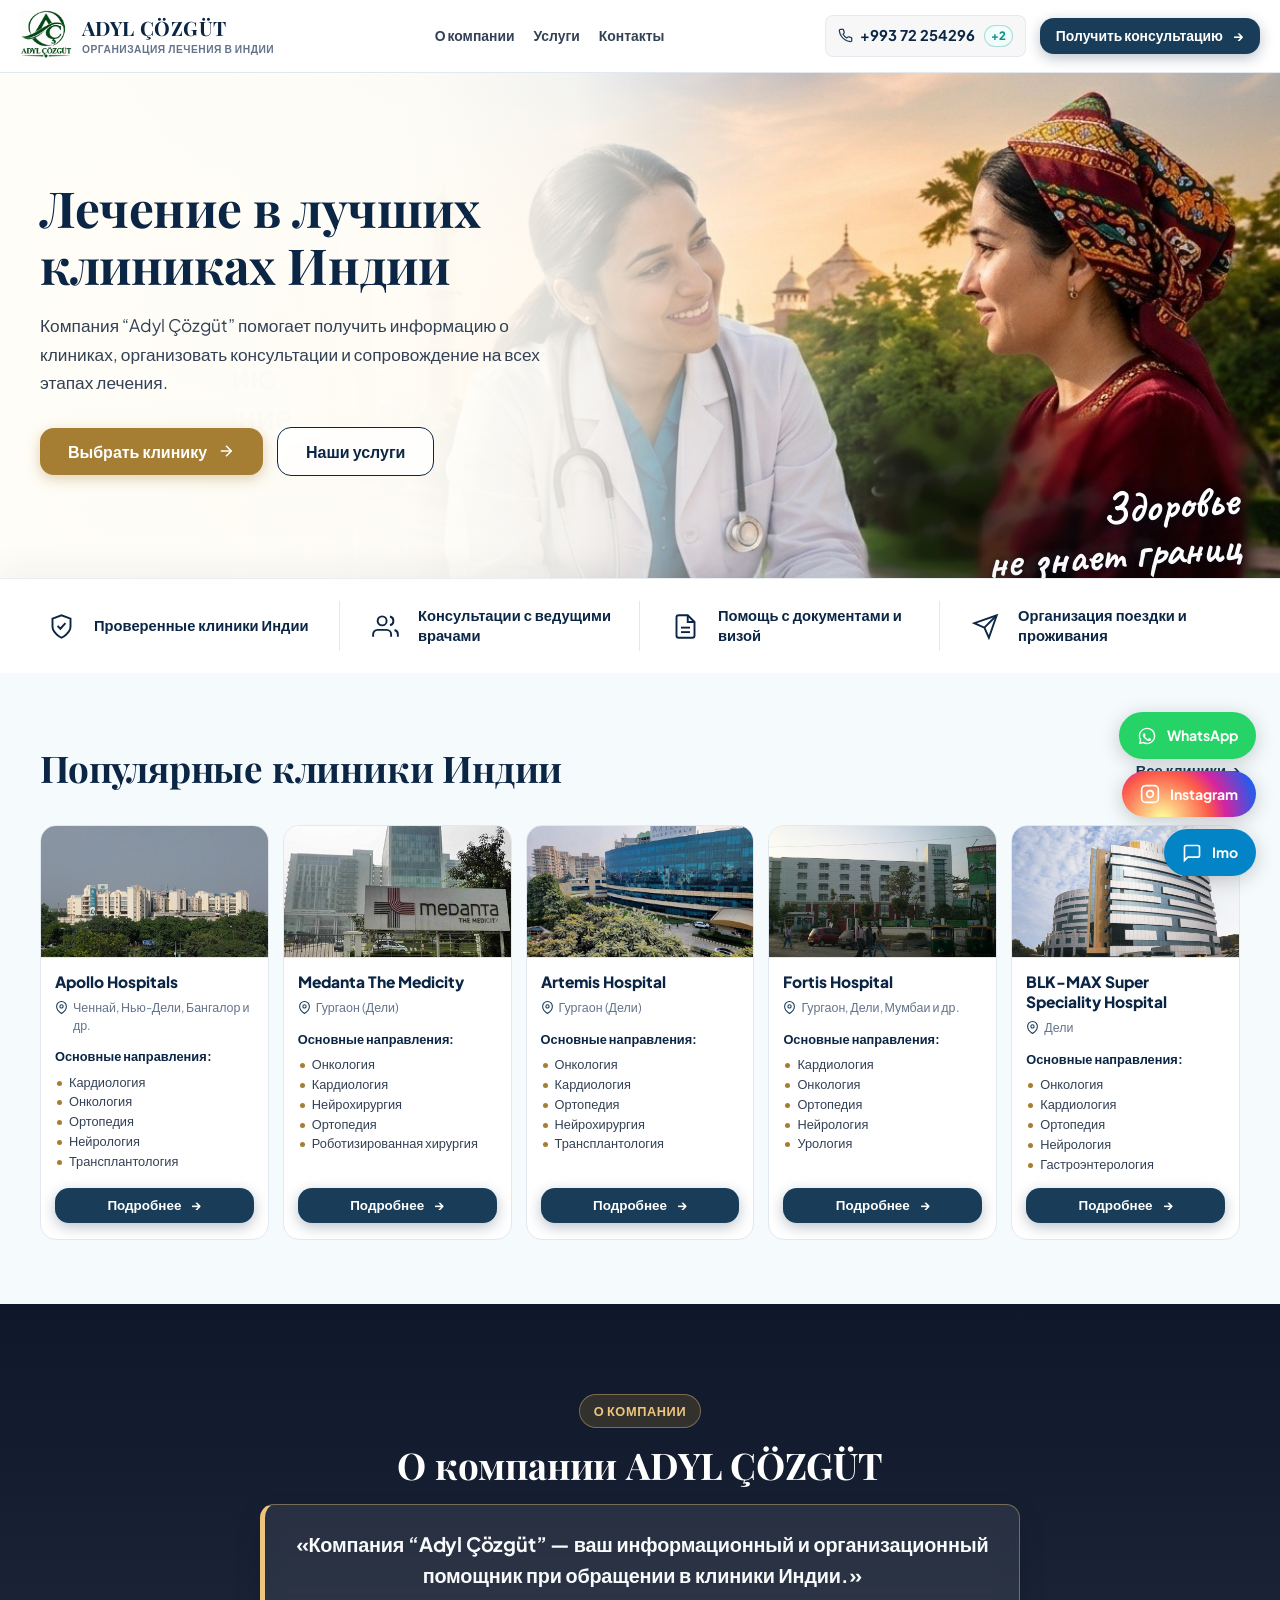
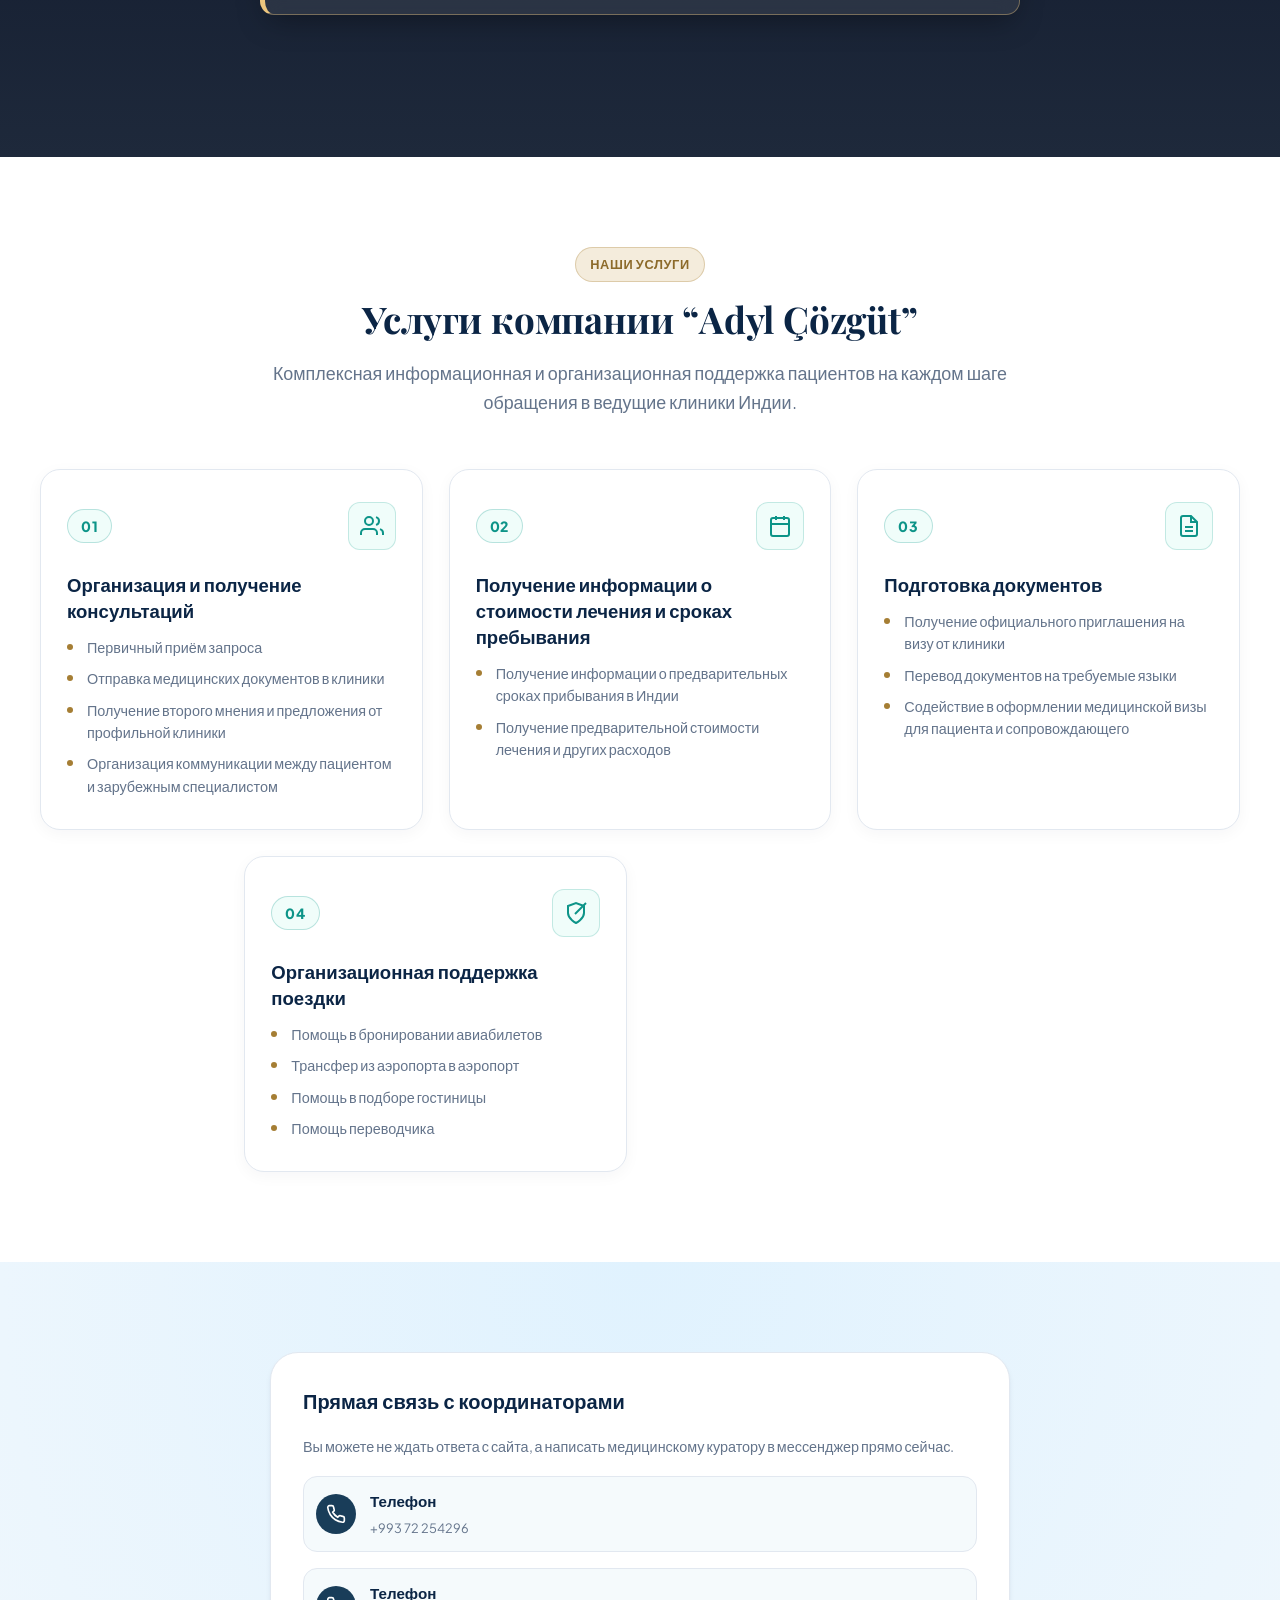
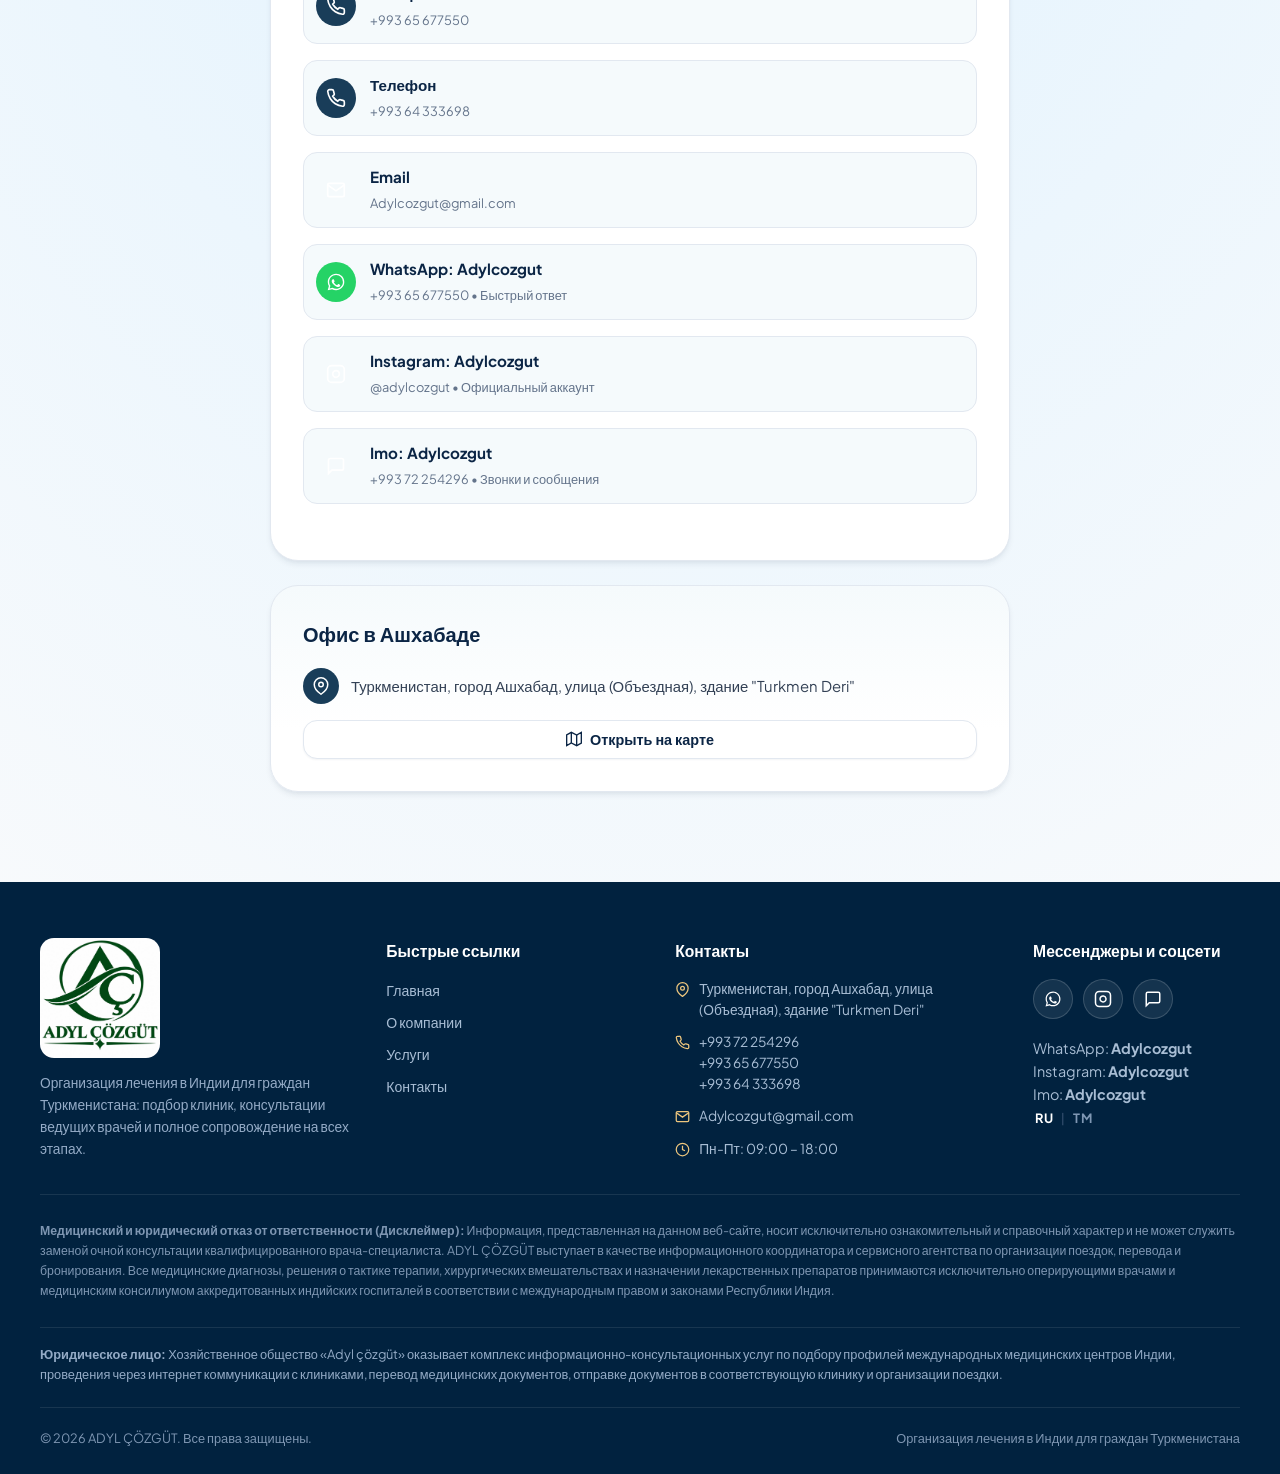
==== commit a4ed4cd1: "Add files via upload" ====
--- a/index.html
+++ b/index.html
@@ -327,68 +327,6 @@
           </p>
         </div>
       </div>
-
-      <div class="advantages-grid">
-        <div class="adv-card fade-up">
-          <div class="adv-icon">
-            <svg viewBox="0 0 24 24" fill="none" stroke="currentColor" stroke-width="2"><path d="M14 2H6a2 2 0 0 0-2 2v16a2 2 0 0 0 2 2h12a2 2 0 0 0 2-2V8z"></path><polyline points="14 2 14 8 20 8"></polyline><line x1="16" y1="13" x2="8" y2="13"></line><line x1="16" y1="17" x2="8" y2="17"></line></svg>
-          </div>
-          <h3 class="adv-title">Прямые договоры с клиниками</h3>
-          <p class="adv-desc">
-            Мы работаем как официальный уполномоченный координатор. Пациент оплачивает лечение строго в кассу госпиталя по утвержденному государственному прейскуранту клиники.
-          </p>
-        </div>
-
-        <div class="adv-card fade-up">
-          <div class="adv-icon">
-            <svg viewBox="0 0 24 24" fill="none" stroke="currentColor" stroke-width="2"><circle cx="12" cy="12" r="10"></circle><polyline points="12 6 12 12 16 14"></polyline></svg>
-          </div>
-          <h3 class="adv-title">Экономия бюджета в 3–5 раз</h3>
-          <p class="adv-desc">
-            Стоимость сложнейших операций и медикаментов в Индии в 3–5 раз доступнее, чем в клиниках Турции, Германии или Израиля, при абсолютной идентичности оборудования и протоколов JCI.
-          </p>
-        </div>
-
-        <div class="adv-card fade-up">
-          <div class="adv-icon">
-            <svg viewBox="0 0 24 24" fill="none" stroke="currentColor" stroke-width="2"><path d="M17 21v-2a4 4 0 0 0-4-4H5a4 4 0 0 0-4 4v2"></path><circle cx="9" cy="7" r="4"></circle><path d="M23 21v-2a4 4 0 0 0-3-3.87"></path><path d="M16 3.13a4 4 0 0 1 0 7.75"></path></svg>
-          </div>
-          <h3 class="adv-title">Поддержка на родном языке</h3>
-          <p class="adv-desc">
-            Наши кураторы свободно говорят на русском и туркменском языках. Вы сможете задать доктору любой деликатный вопрос и получить ясный, понятный ответ без недомолвок.
-          </p>
-        </div>
-
-        <div class="adv-card fade-up">
-          <div class="adv-icon">
-            <svg viewBox="0 0 24 24" fill="none" stroke="currentColor" stroke-width="2"><path d="M12 22s8-4 8-10V5l-8-3-8 3v7c0 6 8 10 8 10z"></path></svg>
-          </div>
-          <h3 class="adv-title">Опыт со сложными случаями</h3>
-          <p class="adv-desc">
-            Знаем юридические и биохимические тонкости подготовки к родственной трансплантации органов, нюансы химиотерапии и транспортировки маломобильных пациентов.
-          </p>
-        </div>
-
-        <div class="adv-card fade-up">
-          <div class="adv-icon">
-            <svg viewBox="0 0 24 24" fill="none" stroke="currentColor" stroke-width="2"><circle cx="12" cy="12" r="10"></circle><path d="M12 8v4l3 3"></path></svg>
-          </div>
-          <h3 class="adv-title">Экономия времени и сил</h3>
-          <p class="adv-desc">
-            Никаких очередей в посольстве и поисков надежного жилья наугад. Мы берем на себя авиабилеты, визовые согласования, сим-карты, трансферы и обмен валюты.
-          </p>
-        </div>
-
-        <div class="adv-card fade-up">
-          <div class="adv-icon">
-            <svg viewBox="0 0 24 24" fill="none" stroke="currentColor" stroke-width="2"><path d="M22 11.08V12a10 10 0 1 1-5.93-9.14"></path><polyline points="22 4 12 14.01 9 11.01"></polyline></svg>
-          </div>
-          <h3 class="adv-title">Контроль после возвращения</h3>
-          <p class="adv-desc">
-            После возвращения в Туркменистан мы сохраняем прямой контакт с лечащим индийским врачом, помогаем пересылать контрольные анализы и корректировать назначения.
-          </p>
-        </div>
-      </div>
     </div>
   </section>
 
@@ -404,6 +342,7 @@
       </div>
 
       <div class="services-grid services-grid-clean">
+
         <!-- Service 1 -->
         <div class="service-card fade-up">
           <div class="service-card-header">
@@ -412,14 +351,13 @@
               <svg viewBox="0 0 24 24" fill="none" stroke="currentColor" stroke-width="2"><path d="M17 21v-2a4 4 0 0 0-4-4H5a4 4 0 0 0-4 4v2"></path><circle cx="9" cy="7" r="4"></circle><path d="M23 21v-2a4 4 0 0 0-3-3.87"></path><path d="M16 3.13a4 4 0 0 1 0 7.75"></path></svg>
             </div>
           </div>
-          <h3 class="service-card-title">Организация консультации</h3>
-          <p class="service-card-desc">
-            Первичный прием запроса, детальный анализ медицинской ситуации, подбор специализированной клиники и согласование консилиума.
-          </p>
-          <div class="service-card-footer">
-            <span class="service-chip">Анализ выписок 24ч</span>
-            <span class="service-chip">Клиники JCI</span>
-          </div>
+          <h3 class="service-card-title">Организация и получение консультаций</h3>
+          <ul class="service-points">
+            <li>Первичный приём запроса</li>
+            <li>Отправка медицинских документов в клиники</li>
+            <li>Получение второго мнения и предложения от профильной клиники</li>
+            <li>Организация коммуникации между пациентом и зарубежным специалистом</li>
+          </ul>
         </div>
 
         <!-- Service 2 -->
@@ -427,17 +365,14 @@
           <div class="service-card-header">
             <span class="service-badge-num">02</span>
             <div class="service-icon-box" aria-hidden="true">
-              <svg viewBox="0 0 24 24" fill="none" stroke="currentColor" stroke-width="2"><circle cx="12" cy="12" r="10"></circle><path d="M12 16v-4"></path><path d="M12 8h.01"></path><path d="M9 12h6"></path></svg>
-            </div>
-          </div>
-          <h3 class="service-card-title">Получение консультации от специалиста</h3>
-          <p class="service-card-desc">
-            Прямое взаимодействие с ведущими профильными профессорами и хирургами Индии, получение официального второго мнения и рекомендаций.
-          </p>
-          <div class="service-card-footer">
-            <span class="service-chip">Второе мнение</span>
-            <span class="service-chip">Ведущие хирурги</span>
-          </div>
+              <svg viewBox="0 0 24 24" fill="none" stroke="currentColor" stroke-width="2"><rect x="3" y="4" width="18" height="18" rx="2" ry="2"></rect><line x1="16" y1="2" x2="16" y2="6"></line><line x1="8" y1="2" x2="8" y2="6"></line><line x1="3" y1="10" x2="21" y2="10"></line></svg>
+            </div>
+          </div>
+          <h3 class="service-card-title">Получение информации о стоимости лечения и сроках пребывания</h3>
+          <ul class="service-points">
+            <li>Получение информации о предварительных сроках прибывания в Индии</li>
+            <li>Получение предварительной стоимости лечения и других расходов</li>
+          </ul>
         </div>
 
         <!-- Service 3 -->
@@ -445,17 +380,15 @@
           <div class="service-card-header">
             <span class="service-badge-num">03</span>
             <div class="service-icon-box" aria-hidden="true">
-              <svg viewBox="0 0 24 24" fill="none" stroke="currentColor" stroke-width="2"><rect x="3" y="4" width="18" height="18" rx="2" ry="2"></rect><line x1="16" y1="2" x2="16" y2="6"></line><line x1="8" y1="2" x2="8" y2="6"></line><line x1="3" y1="10" x2="21" y2="10"></line></svg>
-            </div>
-          </div>
-          <h3 class="service-card-title">Получение информации о стоимости и сроках пребывания в Индии</h3>
-          <p class="service-card-desc">
-            Точный расчет предварительной сметы лечения напрямую от госпиталя, определение длительности стационара и периода реабилитации.
-          </p>
-          <div class="service-card-footer">
-            <span class="service-chip">Прямая смета госпиталя</span>
-            <span class="service-chip">График пребывания</span>
-          </div>
+              <svg viewBox="0 0 24 24" fill="none" stroke="currentColor" stroke-width="2"><path d="M14 2H6a2 2 0 0 0-2 2v16a2 2 0 0 0 2 2h12a2 2 0 0 0 2-2V8z"></path><polyline points="14 2 14 8 20 8"></polyline><line x1="16" y1="13" x2="8" y2="13"></line><line x1="16" y1="17" x2="8" y2="17"></line></svg>
+            </div>
+          </div>
+          <h3 class="service-card-title">Подготовка документов</h3>
+          <ul class="service-points">
+            <li>Получение официального приглашения на визу от клиники</li>
+            <li>Перевод документов на требуемые языки</li>
+            <li>Содействие в оформлении медицинской визы для пациента и сопровождающего</li>
+          </ul>
         </div>
 
         <!-- Service 4 -->
@@ -463,35 +396,16 @@
           <div class="service-card-header">
             <span class="service-badge-num">04</span>
             <div class="service-icon-box" aria-hidden="true">
-              <svg viewBox="0 0 24 24" fill="none" stroke="currentColor" stroke-width="2"><path d="M14 2H6a2 2 0 0 0-2 2v16a2 2 0 0 0 2 2h12a2 2 0 0 0 2-2V8z"></path><polyline points="14 2 14 8 20 8"></polyline><line x1="16" y1="13" x2="8" y2="13"></line><line x1="16" y1="17" x2="8" y2="17"></line></svg>
-            </div>
-          </div>
-          <h3 class="service-card-title">Подготовка документов (приглашение от клиники, перевод на требуемый язык, получение визы и т.д.)</h3>
-          <p class="service-card-desc">
-            Официальное письмо-приглашение (Visa Invitation Letter), медицинский перевод выписок на английский, полное содействие в оформлении медицинской визы для пациента и сопровождающих.
-          </p>
-          <div class="service-card-footer">
-            <span class="service-chip">Visa Invitation Letter</span>
-            <span class="service-chip">Медицинский перевод</span>
-          </div>
-        </div>
-
-        <!-- Service 5 -->
-        <div class="service-card fade-up">
-          <div class="service-card-header">
-            <span class="service-badge-num">05</span>
-            <div class="service-icon-box" aria-hidden="true">
               <svg viewBox="0 0 24 24" fill="none" stroke="currentColor" stroke-width="2"><path d="M12 22s8-4 8-10V5l-8-3-8 3v7c0 6 8 10 8 10z"></path><path d="M22 2L11 13"></path></svg>
             </div>
           </div>
-          <h3 class="service-card-title">Организационная поддержка поездки и взаимодействие с клиникой</h3>
-          <p class="service-card-desc">
-            Координация логистики, бронирование билетов, встреча в аэропорту, подбор жилья, языковая помощь и связь с госпиталем 24/7 на всех этапах лечения.
-          </p>
-          <div class="service-card-footer">
-            <span class="service-chip">Трансфер и жилье</span>
-            <span class="service-chip">Поддержка 24/7</span>
-          </div>
+          <h3 class="service-card-title">Организационная поддержка поездки</h3>
+          <ul class="service-points">
+            <li>Помощь в бронировании авиабилетов</li>
+            <li>Трансфер из аэропорта в аэропорт</li>
+            <li>Помощь в подборе гостиницы</li>
+            <li>Помощь переводчика</li>
+          </ul>
         </div>
       </div>
     </div>
--- a/css/style.css
+++ b/css/style.css
@@ -3662,13 +3662,9 @@
   grid-column: span 2;
 }
 
-/* Row 2: 2 cards centered (columns 2..4 and 4..6) */
+/* Row 2: single centered card */
 .services-grid-clean .service-card:nth-child(4) {
   grid-column: 2 / span 2;
-}
-
-.services-grid-clean .service-card:nth-child(5) {
-  grid-column: 4 / span 2;
 }
 
 .service-card-header {
@@ -3724,6 +3720,33 @@
   flex-grow: 1;
 }
 
+.service-points {
+  list-style: none;
+  display: grid;
+  gap: 9px;
+  align-content: start;
+  flex-grow: 1;
+}
+
+.service-points li {
+  position: relative;
+  padding-left: 20px;
+  font-size: 0.9rem;
+  line-height: 1.55;
+  color: var(--slate);
+}
+
+.service-points li::before {
+  content: '';
+  position: absolute;
+  left: 0;
+  top: 8px;
+  width: 6px;
+  height: 6px;
+  border-radius: 50%;
+  background: var(--accent-gold, #a57e34);
+}
+
 .service-card-footer {
   display: flex;
   flex-wrap: wrap;
@@ -3787,13 +3810,6 @@
   .services-grid-clean .service-card:nth-child(4) {
     grid-column: span 1;
   }
-  
-  .services-grid-clean .service-card:nth-child(5) {
-    grid-column: span 2;
-    max-width: 580px;
-    margin: 0 auto;
-    width: 100%;
-  }
 
   .services-cta-box {
     flex-direction: column;
@@ -3816,8 +3832,7 @@
   .services-grid-clean .service-card:nth-child(1),
   .services-grid-clean .service-card:nth-child(2),
   .services-grid-clean .service-card:nth-child(3),
-  .services-grid-clean .service-card:nth-child(4),
-  .services-grid-clean .service-card:nth-child(5) {
+  .services-grid-clean .service-card:nth-child(4) {
     grid-column: span 1;
     max-width: none;
     margin: 0;
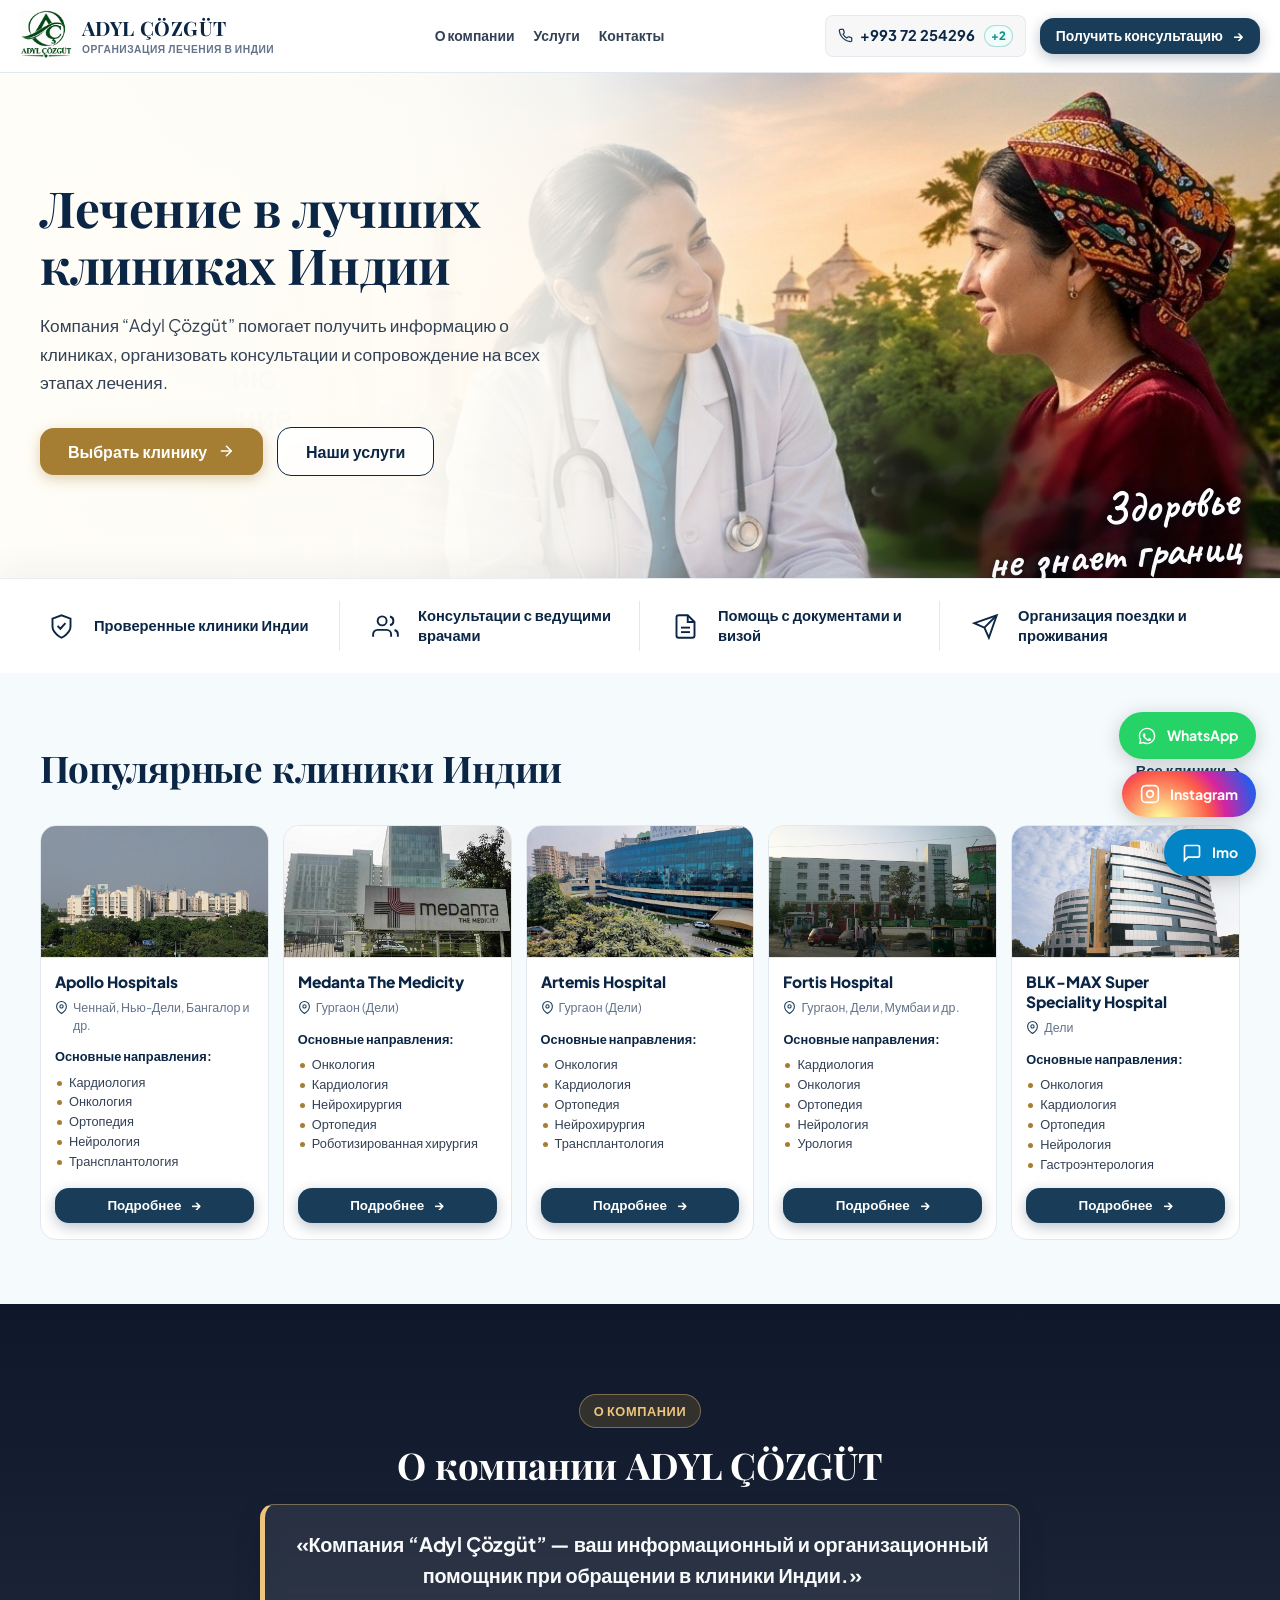
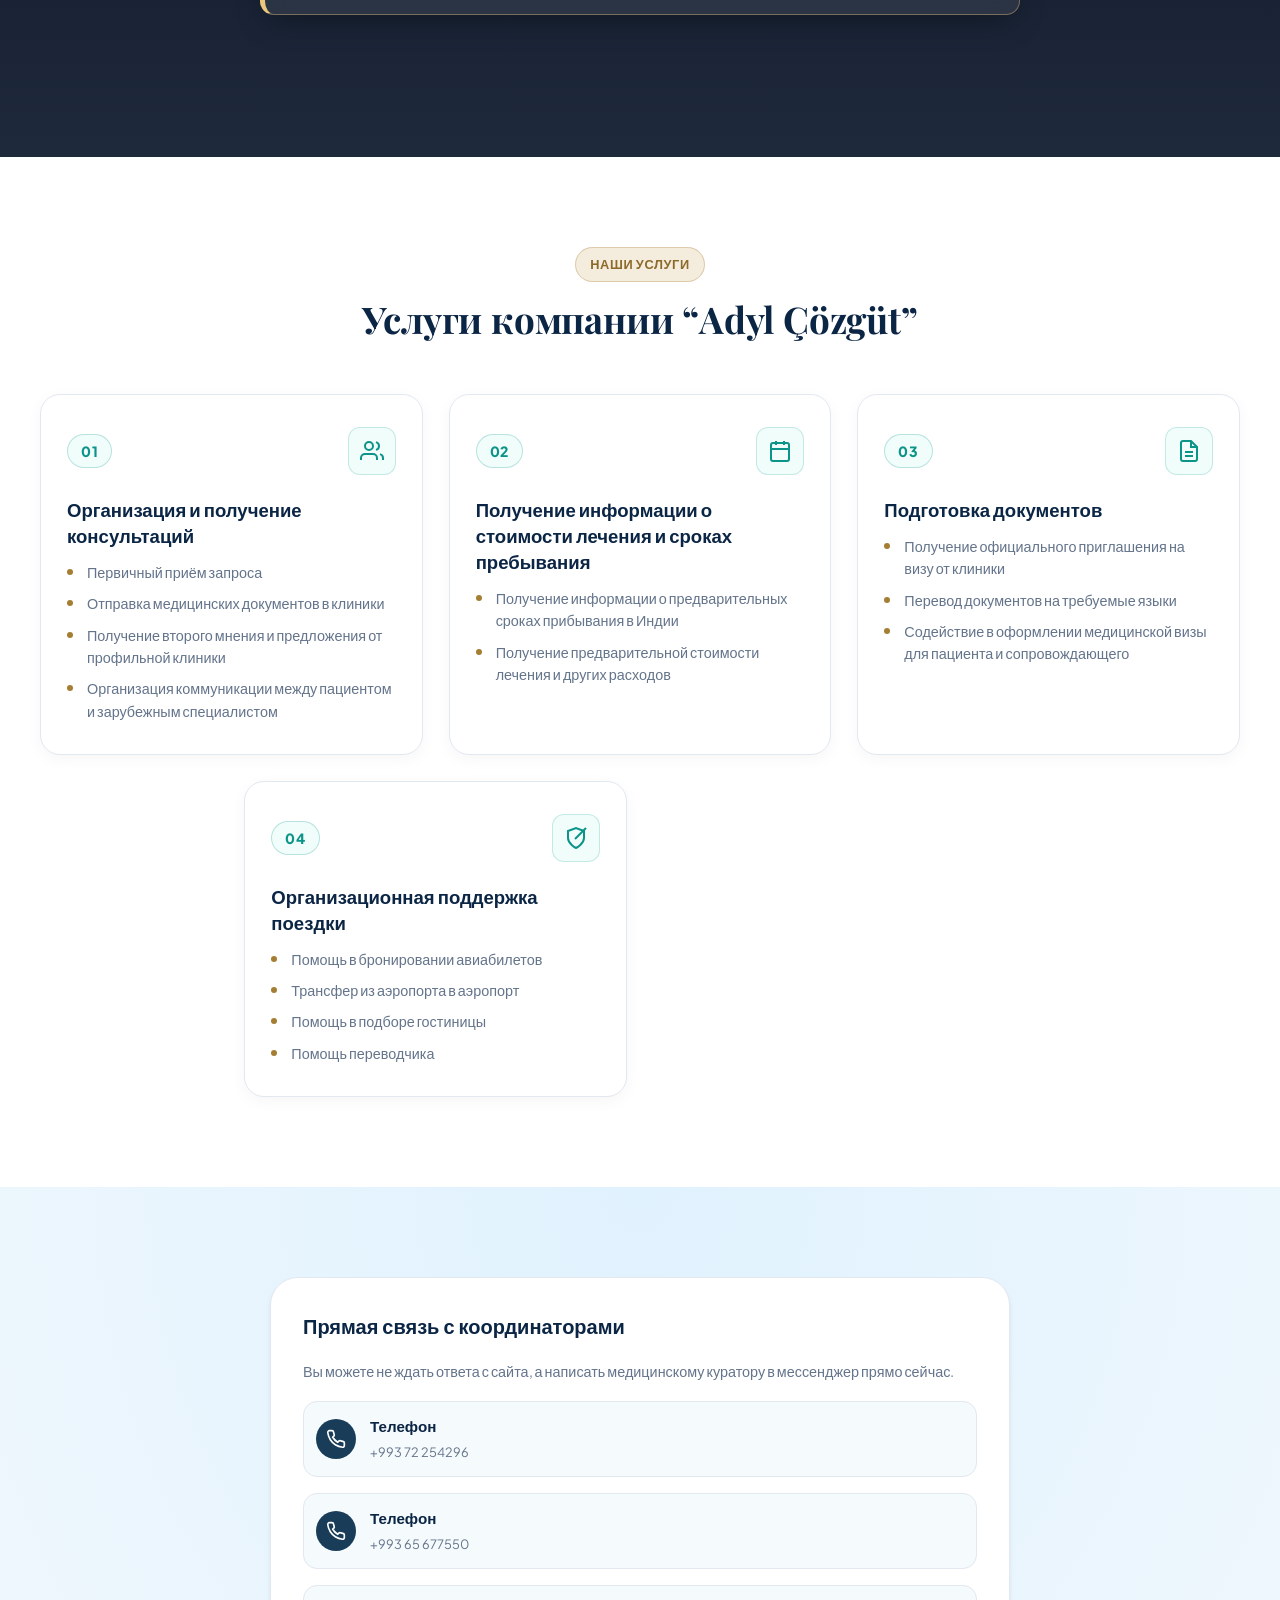
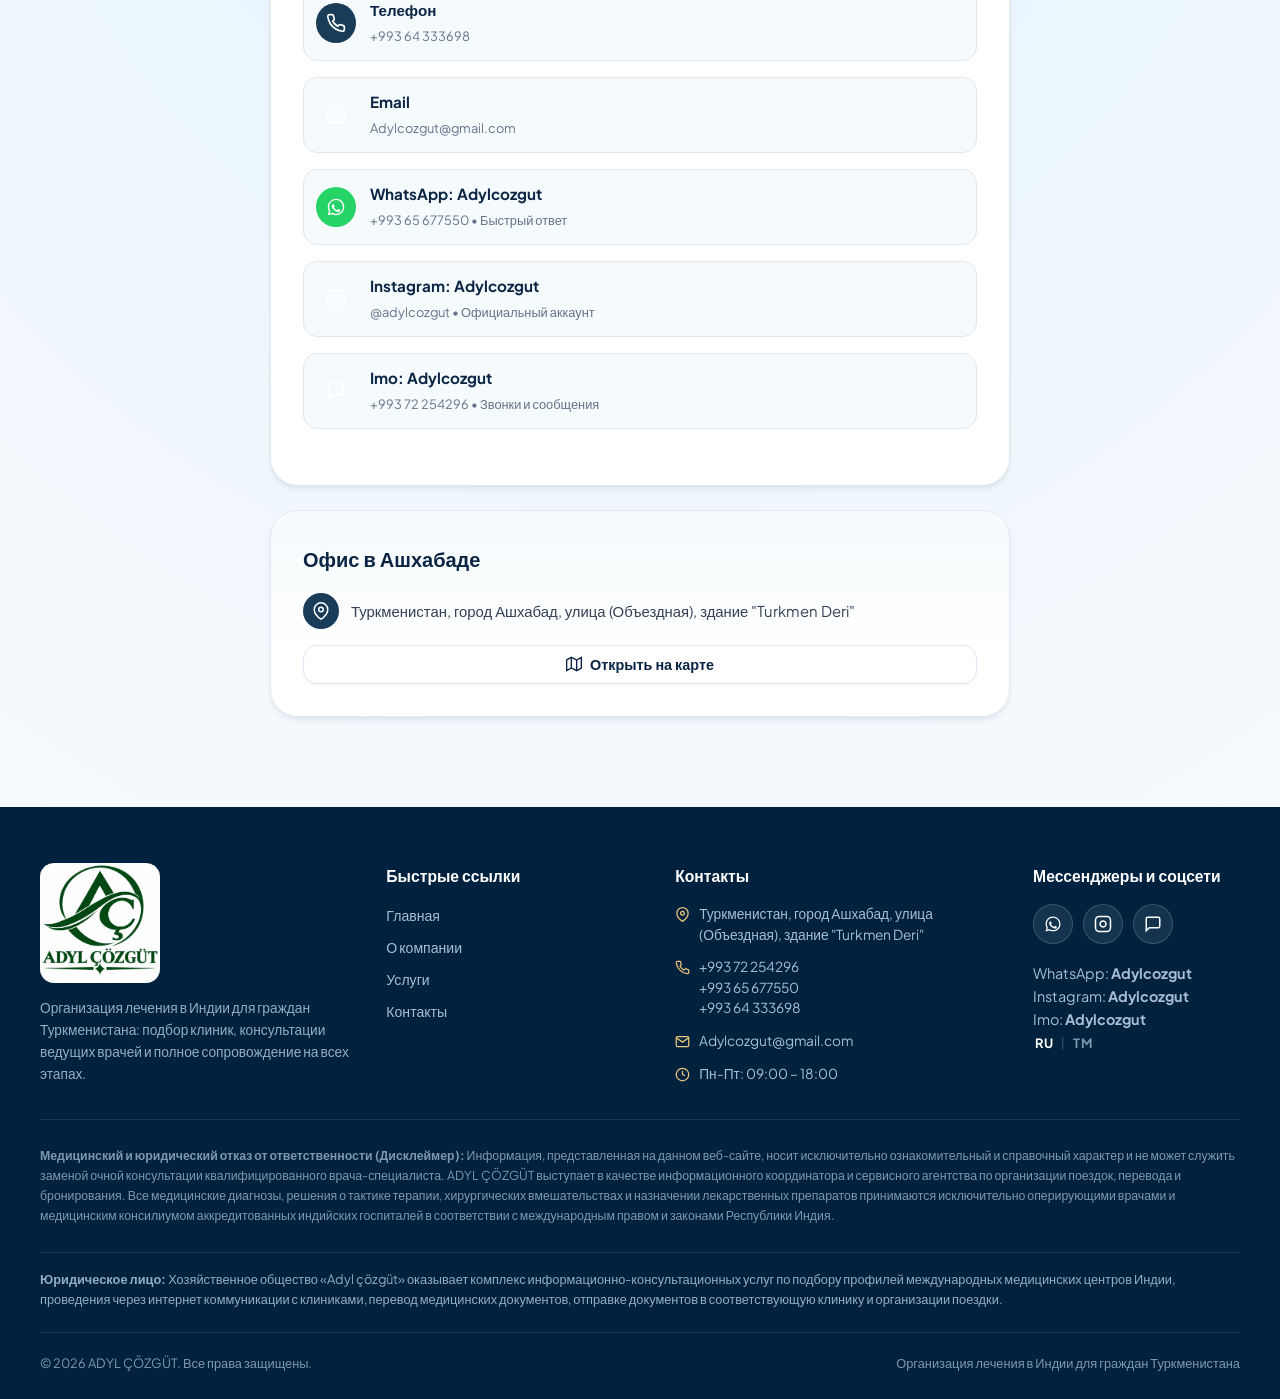
==== commit c7f52a2e: "Add files via upload" ====
--- a/index.html
+++ b/index.html
@@ -336,9 +336,6 @@
       <div class="section-header fade-up">
         <span class="section-badge">Наши услуги</span>
         <h2 class="section-title">Услуги компании “Adyl Çözgüt”</h2>
-        <p class="section-subtitle">
-          Комплексная информационная и организационная поддержка пациентов на каждом шаге обращения в ведущие клиники Индии.
-        </p>
       </div>
 
       <div class="services-grid services-grid-clean">
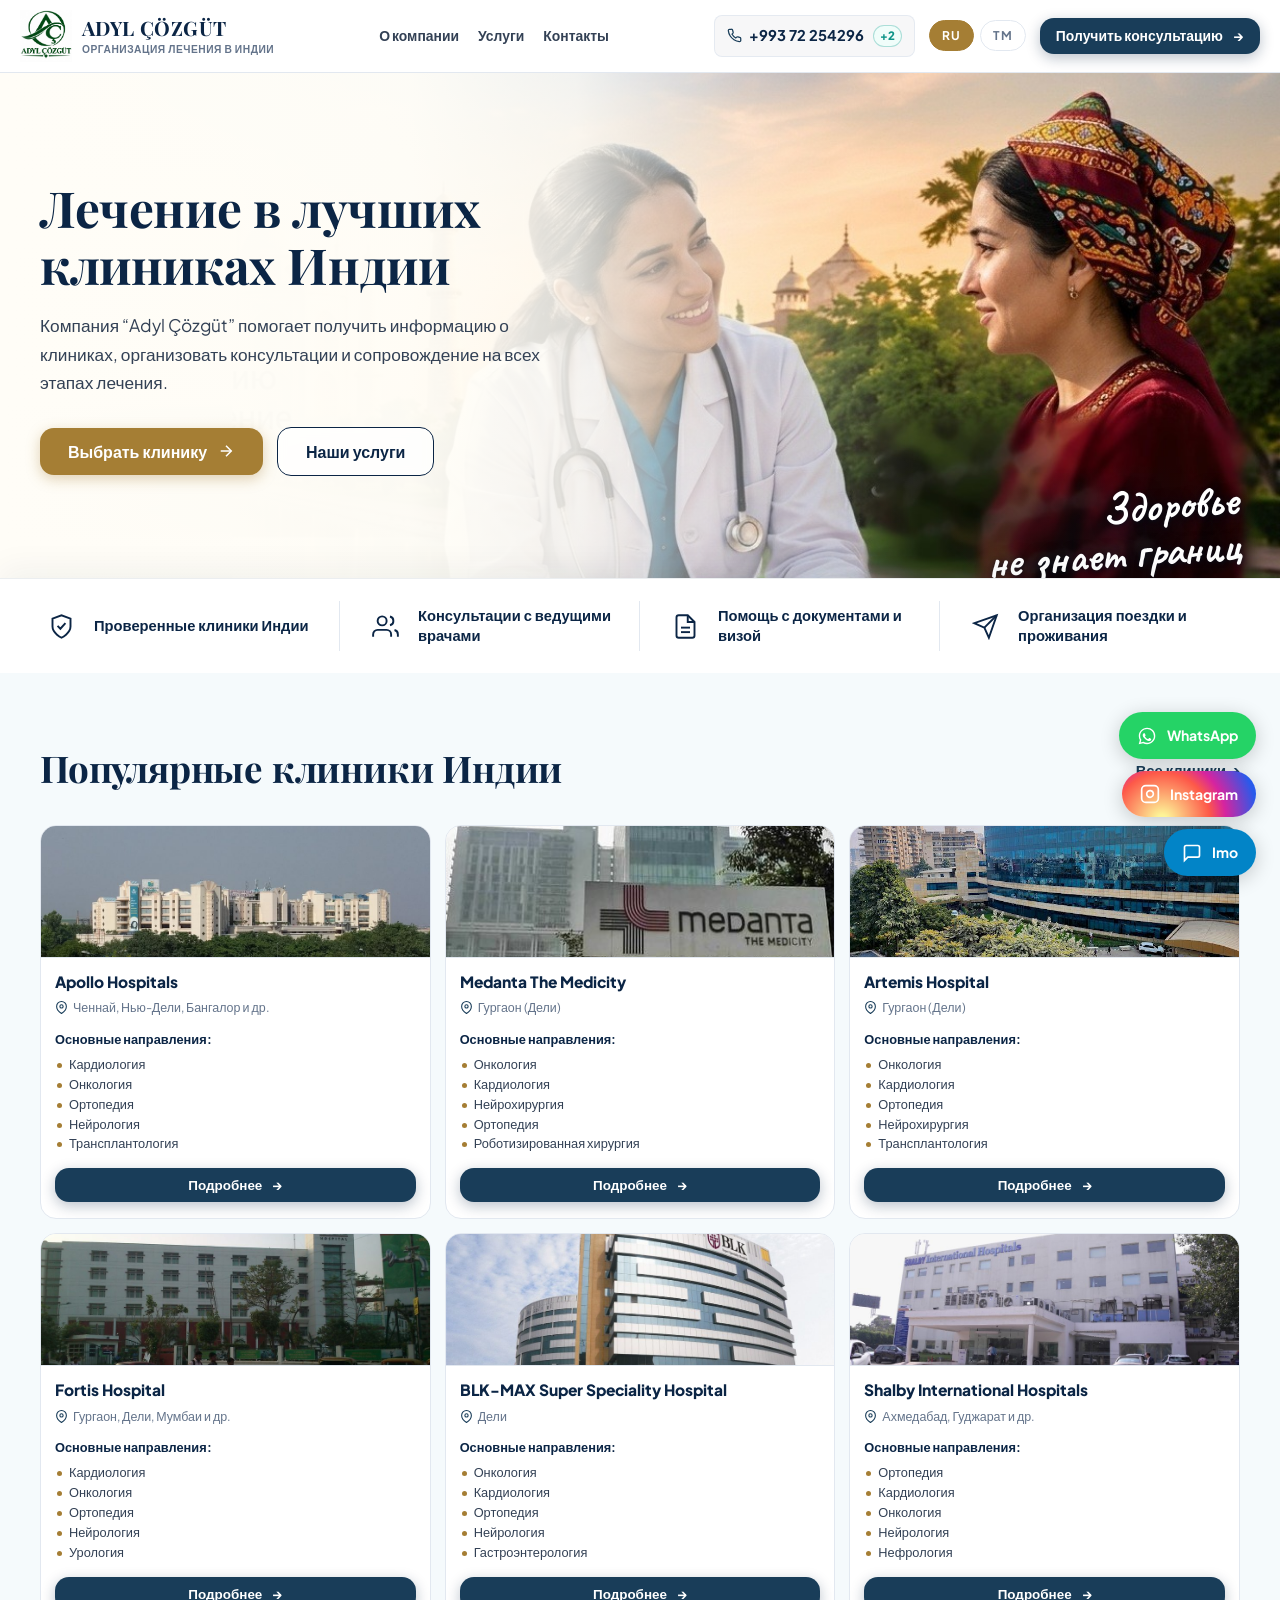
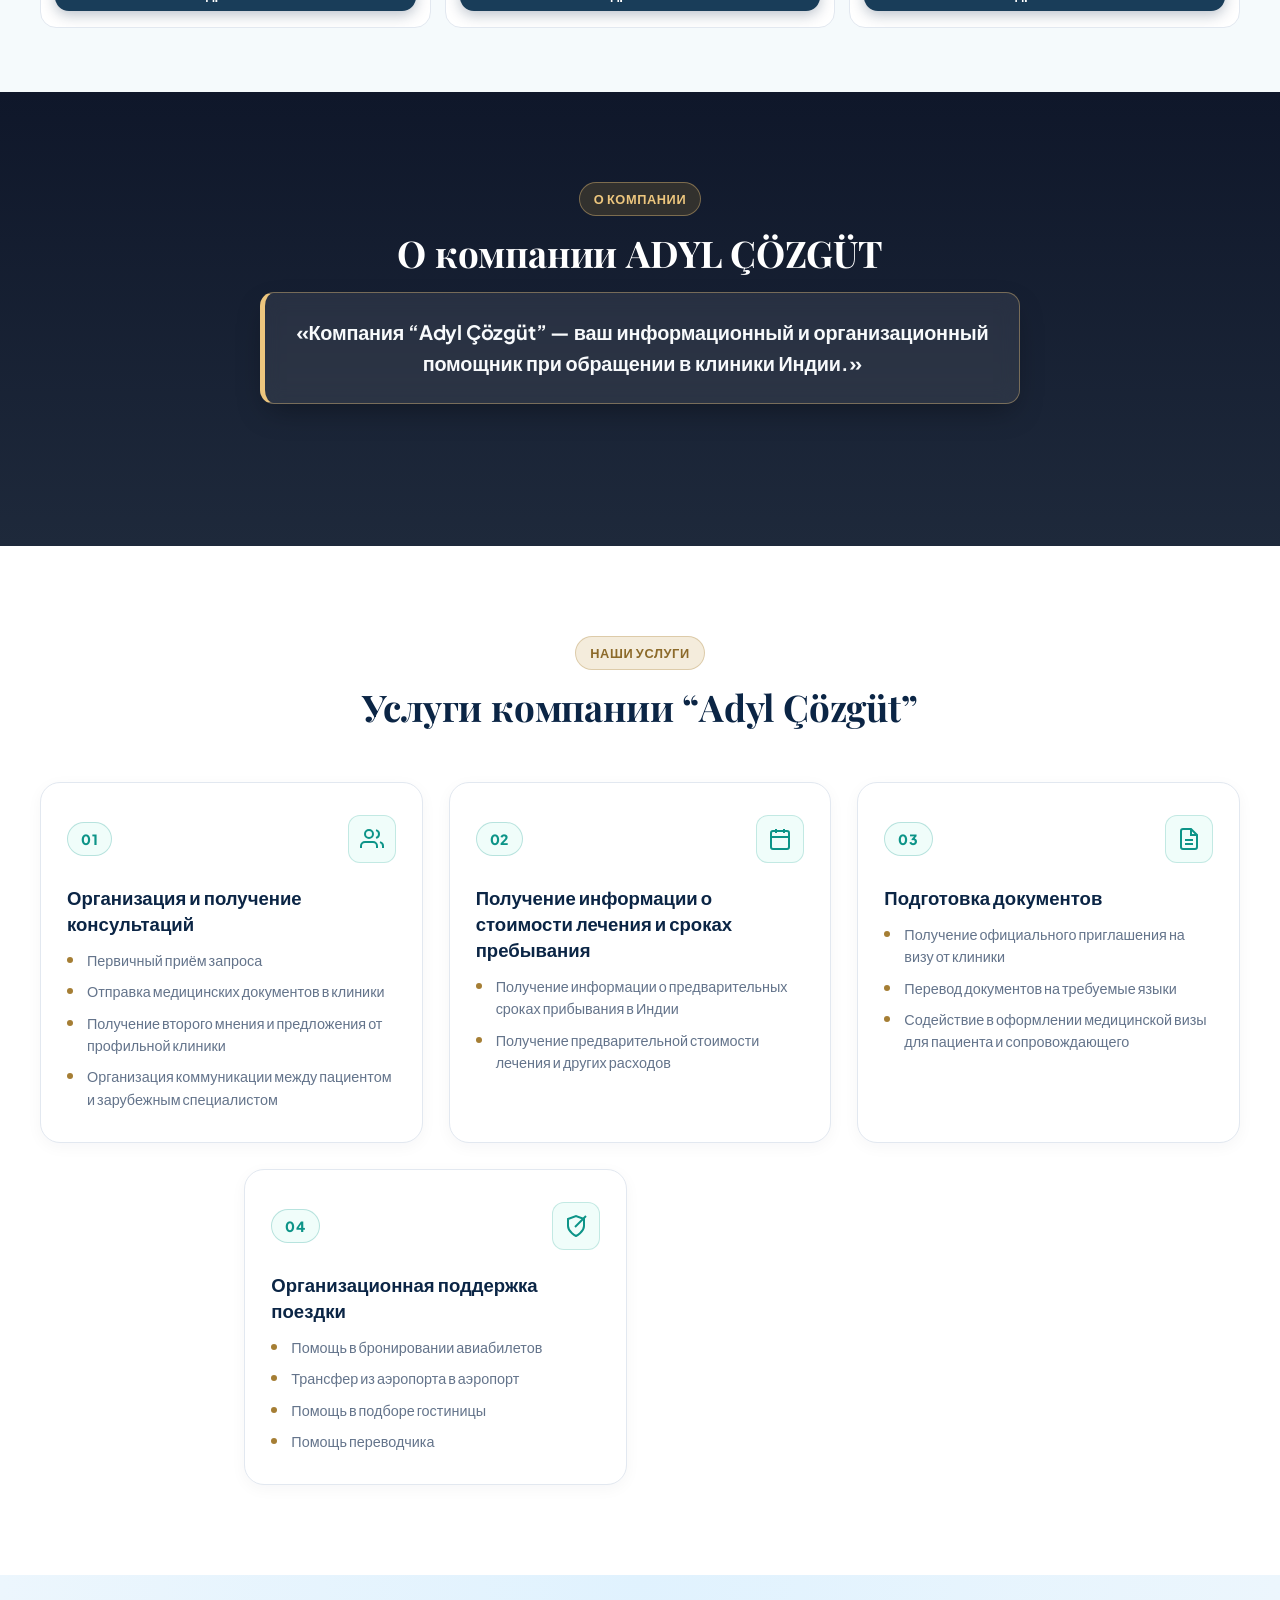
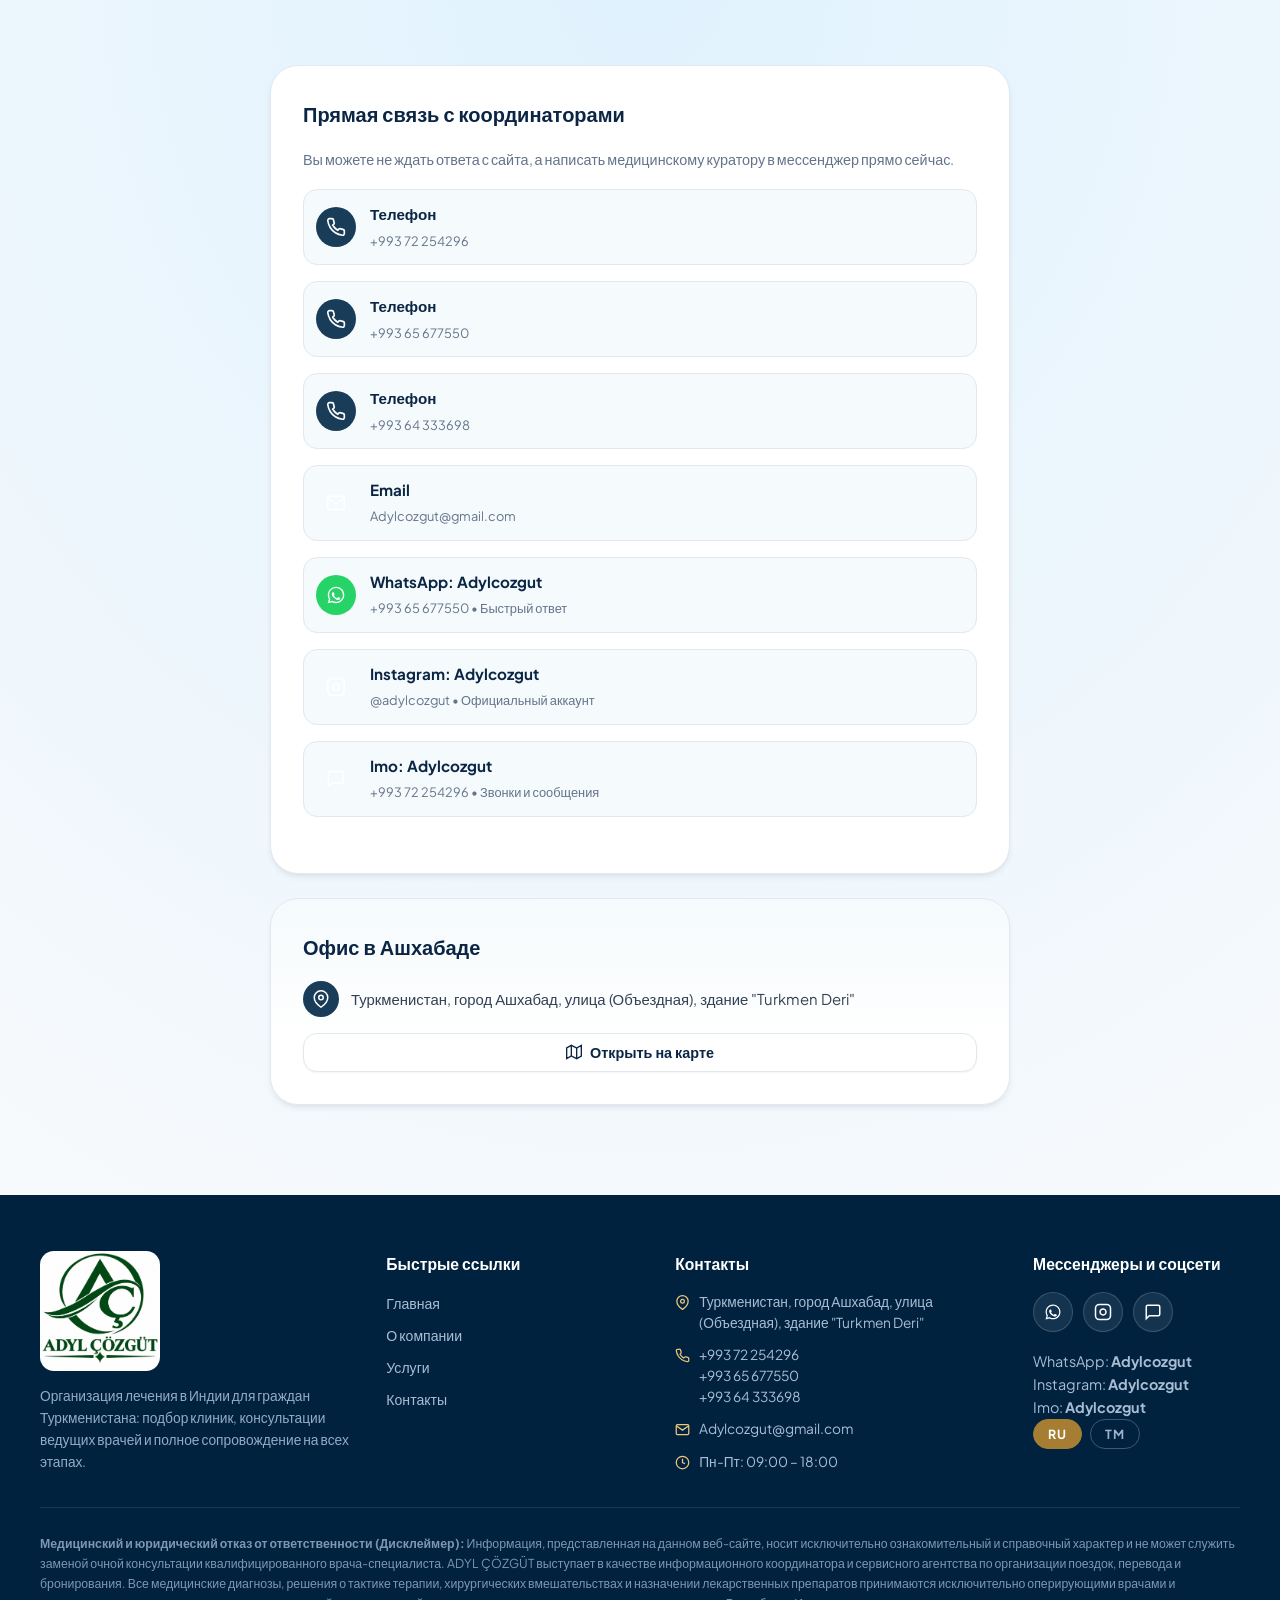
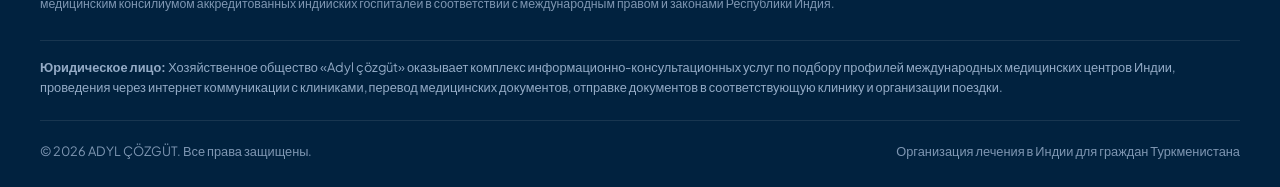
==== commit ef96f829: "Add files via upload" ====
--- a/index.html
+++ b/index.html
@@ -109,6 +109,11 @@
               <a href="tel:+99372254296" title="Imo: Adylcozgut">Imo</a>
             </div>
           </div>
+        </div>
+
+        <div class="lang-switch header-lang" role="group" aria-label="Выбор языка">
+          <button type="button" class="lang-btn active" data-lang="ru" aria-pressed="true">RU</button>
+          <button type="button" class="lang-btn" data-lang="tm" aria-pressed="false">TM</button>
         </div>
 
         <a href="#leadSection" class="btn btn-primary btn-sm nav-cta">Получить консультацию <span aria-hidden="true">→</span></a>
@@ -309,6 +314,29 @@
               <button type="button" class="btn btn-primary btn-sm hospital-btn" data-clinic="blkmax">Подробнее <span aria-hidden="true">→</span></button>
             </div>
           </article>
+
+          <!-- Clinic 6: Shalby -->
+          <article class="hospital-card fade-up">
+            <img class="hospital-photo" src="assets/img/shalby.jpg" alt="Shalby International Hospitals" loading="lazy" width="900" height="599">
+            <div class="hospital-body">
+              <h3 class="hospital-name">Shalby International Hospitals</h3>
+              <p class="hospital-location">
+                <svg width="13" height="13" viewBox="0 0 24 24" fill="none" stroke="currentColor" stroke-width="2" aria-hidden="true"><path d="M21 10c0 7-9 13-9 13s-9-6-9-13a9 9 0 0 1 18 0z"></path><circle cx="12" cy="10" r="3"></circle></svg>
+                Ахмедабад, Гуджарат и др.
+              </p>
+              <div class="hospital-directions">
+                <strong>Основные направления:</strong>
+                <ul>
+                  <li>Ортопедия</li>
+                  <li>Кардиология</li>
+                  <li>Онкология</li>
+                  <li>Нейрология</li>
+                  <li>Нефрология</li>
+                </ul>
+              </div>
+              <button type="button" class="btn btn-primary btn-sm hospital-btn" data-clinic="shalby">Подробнее <span aria-hidden="true">→</span></button>
+            </div>
+          </article>
         </div>
       </div>
     </div>
@@ -583,7 +611,7 @@
           <div class="lang-switch footer-lang" role="group" aria-label="Выбор языка">
             <button type="button" class="lang-btn active" data-lang="ru" aria-pressed="true">RU</button>
             <span class="lang-sep" aria-hidden="true">|</span>
-            <button type="button" class="lang-btn" data-lang="tm" aria-pressed="false" title="Туркменская версия готовится">TM</button>
+            <button type="button" class="lang-btn" data-lang="tm" aria-pressed="false">TM</button>
           </div>
         </div>
       </div>
--- a/css/style.css
+++ b/css/style.css
@@ -403,6 +403,44 @@
 .lang-sep {
   color: var(--slate-light);
   font-size: 0.75rem;
+}
+
+/* Языковой переключатель в шапке — заметный, «таблетки» */
+.header-lang {
+  gap: 6px;
+}
+
+.header-lang .lang-btn {
+  font-size: 0.75rem;
+  font-weight: 700;
+  letter-spacing: 1px;
+  color: var(--slate);
+  padding: 7px 12px;
+  border: 1px solid var(--slate-border);
+  border-radius: 999px;
+  background: #ffffff;
+  transition: var(--transition);
+}
+
+.header-lang .lang-btn.active {
+  background: var(--gold);
+  border-color: var(--gold);
+  color: #ffffff;
+}
+
+.header-lang .lang-btn:hover {
+  color: var(--gold);
+  border-color: var(--gold);
+}
+
+.header-lang .lang-btn.active:hover {
+  background: var(--gold-hover);
+  border-color: var(--gold-hover);
+  color: #ffffff;
+}
+
+.header-lang .lang-sep {
+  display: none;
 }
 
 /* Header phone */
@@ -726,7 +764,7 @@
 
 .hospitals-grid {
   display: grid;
-  grid-template-columns: repeat(5, 1fr);
+  grid-template-columns: repeat(3, 1fr);
   gap: 14px;
 }
 
@@ -2657,20 +2695,40 @@
   height: 18px;
 }
 
+.footer-lang {
+  gap: 8px;
+}
+
 .footer-lang .lang-btn {
-  color: #7f97b3;
+  color: #9db3cc;
+  font-size: 0.78rem;
+  font-weight: 700;
+  letter-spacing: 1px;
+  padding: 6px 14px;
+  border: 1px solid #3f5878;
+  border-radius: 999px;
+  transition: var(--transition);
 }
 
 .footer-lang .lang-btn.active {
+  background: var(--gold);
+  border-color: var(--gold);
   color: #ffffff;
 }
 
 .footer-lang .lang-btn:hover {
   color: #edc67e;
+  border-color: #edc67e;
+}
+
+.footer-lang .lang-btn.active:hover {
+  background: var(--gold-hover);
+  border-color: var(--gold-hover);
+  color: #ffffff;
 }
 
 .footer-lang .lang-sep {
-  color: #3f5878;
+  display: none;
 }
 
 .footer-disclaimer {
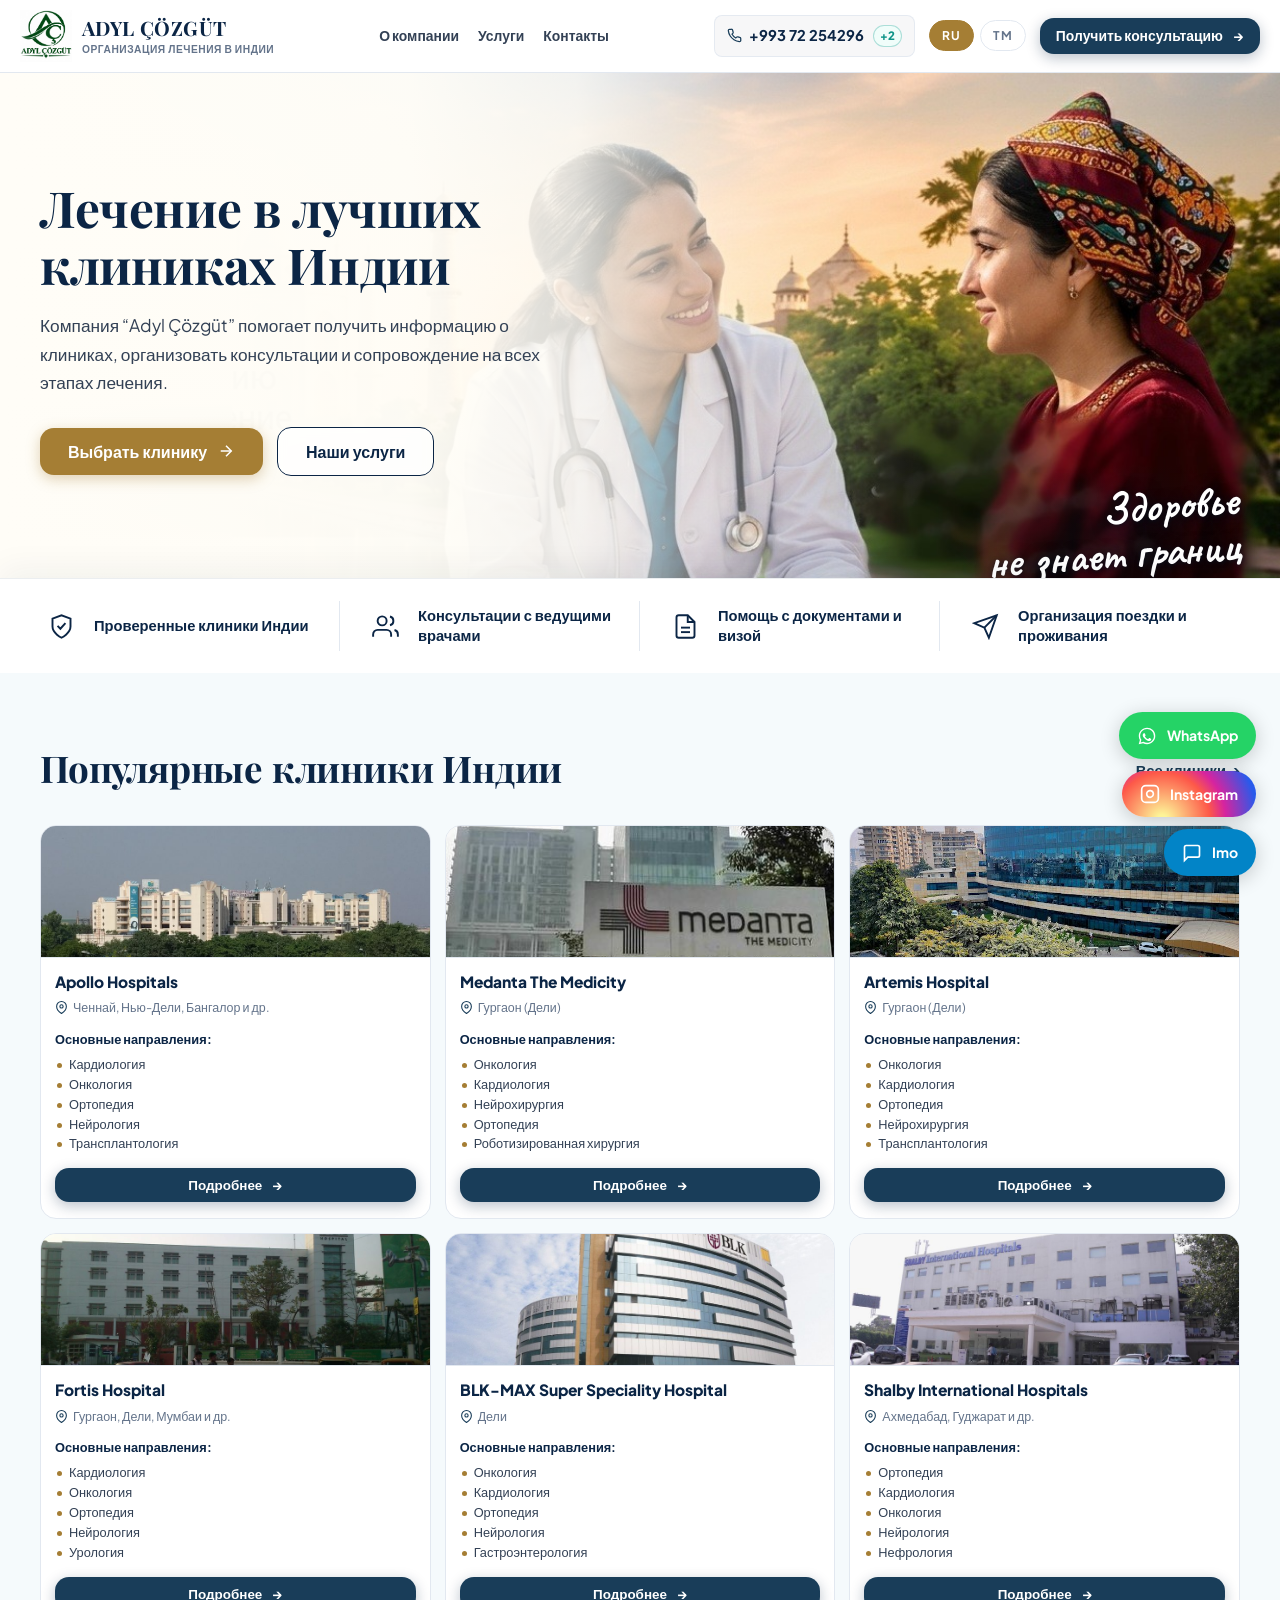
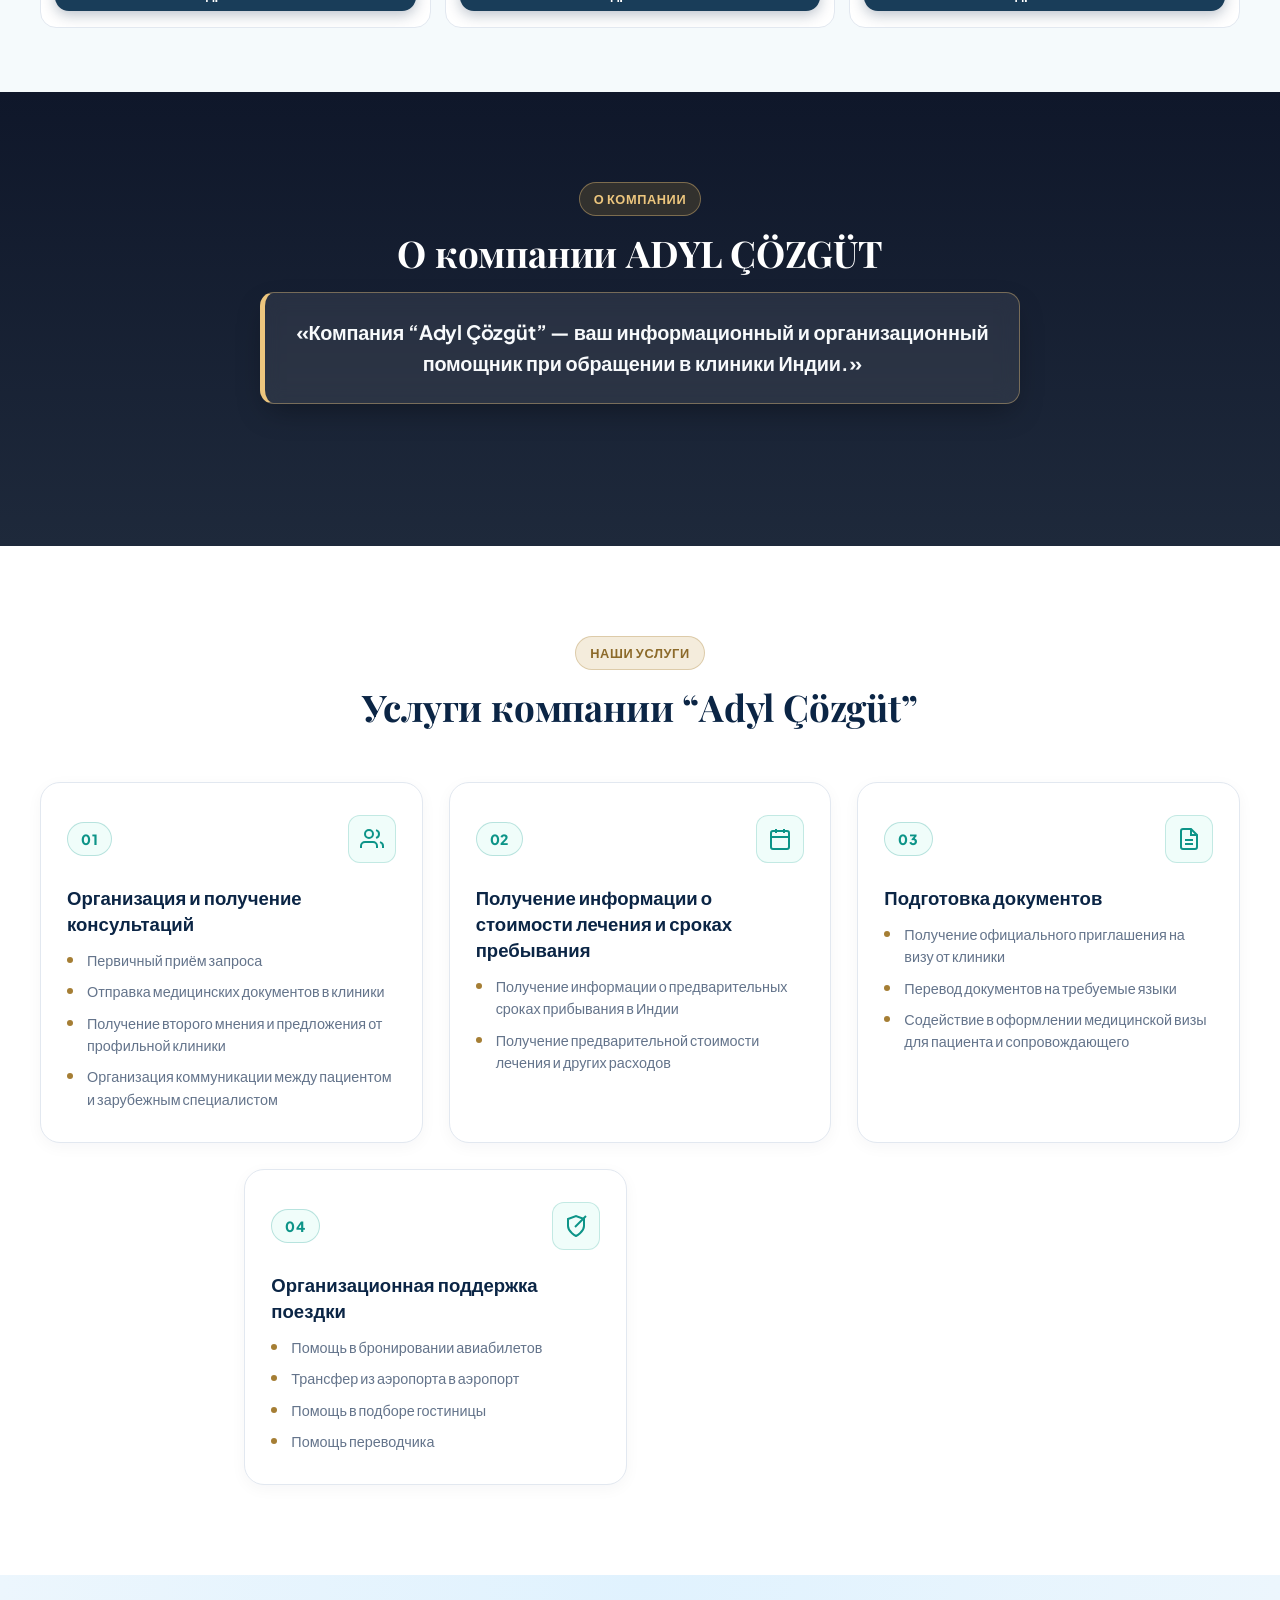
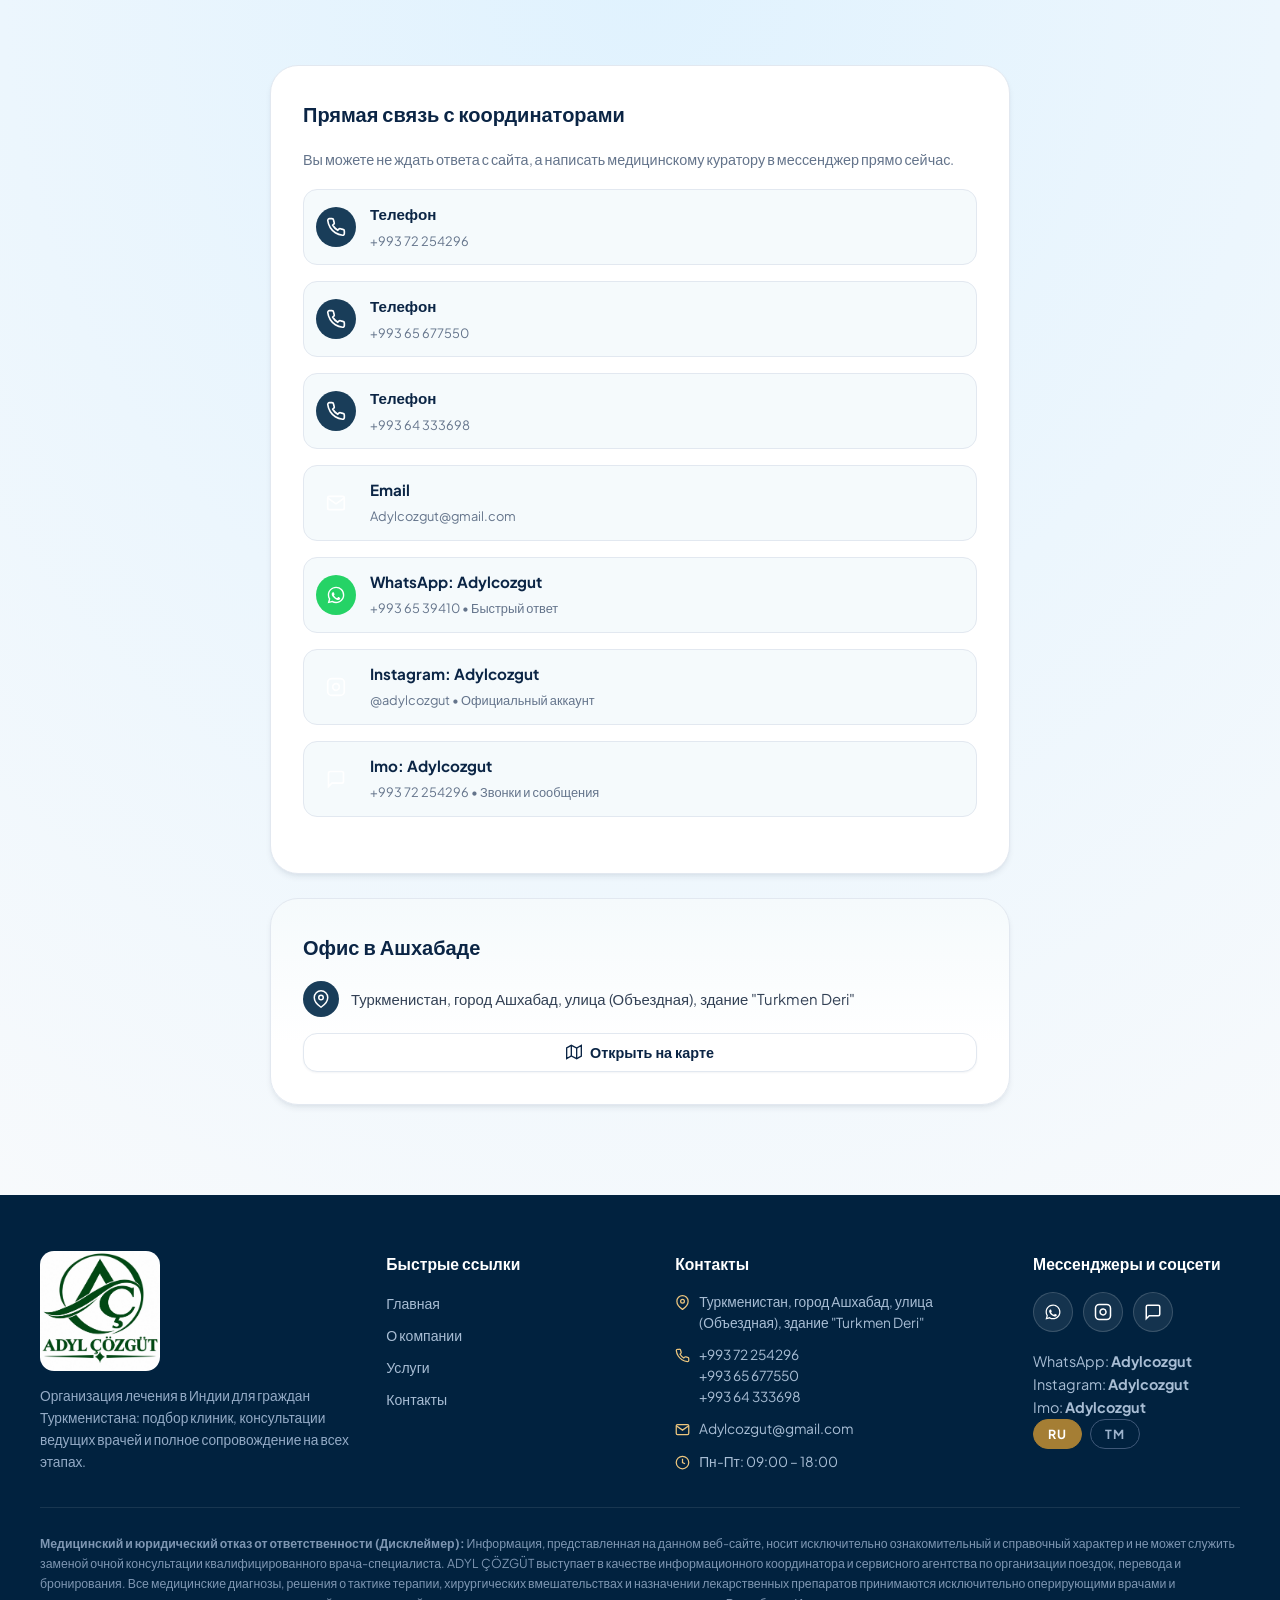
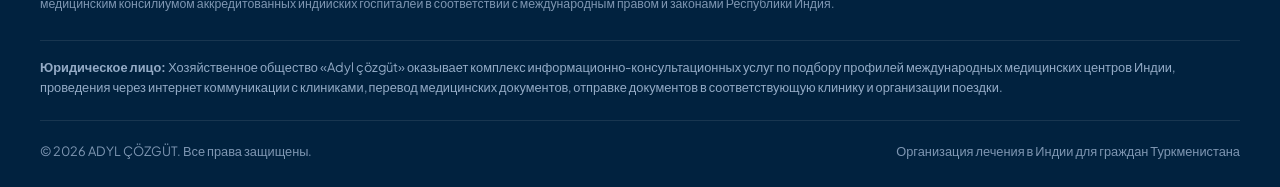
==== commit 75804847: "Add files via upload" ====
--- a/index.html
+++ b/index.html
@@ -52,11 +52,11 @@
             </a>
             <a href="tel:+99365677550" class="mobile-phone-btn">
               <span class="mobile-phone-num">+993 65 677550</span>
-              <span class="mobile-phone-badge">WhatsApp</span>
+              <span class="mobile-phone-badge">SMS и звонки</span>
             </a>
             <a href="tel:+99364333698" class="mobile-phone-btn">
               <span class="mobile-phone-num">+993 64 333698</span>
-              <span class="mobile-phone-badge">Линия 2</span>
+              <span class="mobile-phone-badge">Mary</span>
             </a>
           </div>
           <a href="mailto:Adylcozgut@gmail.com" class="mobile-email-link">
@@ -64,7 +64,7 @@
             Adylcozgut@gmail.com
           </a>
           <div class="mobile-messengers-row">
-            <a href="https://wa.me/99365677550?text=%D0%97%D0%B4%D1%80%D0%B0%D0%B2%D1%81%D1%82%D0%B2%D1%83%D0%B9%D1%82%D0%B5!%20%D0%AF%20%D0%B8%D0%B7%20%D0%A2%D1%83%D1%80%D0%BA%D0%BC%D0%B5%D0%BD%D0%B8%D1%81%D1%82%D0%B0%D0%BD%D0%B0%2C%20%D1%85%D0%BE%D1%87%D1%83%20%D1%83%D0%B7%D0%BD%D0%B0%D1%82%D1%8C%20%D0%BE%20%D0%BB%D0%B5%D1%87%D0%B5%D0%BD%D0%B8%D0%B8%20%D0%B2%20%D0%98%D0%BD%D0%B4%D0%B8%D0%B8." target="_blank" rel="noopener noreferrer" class="mobile-msg-chip wa">
+            <a href="https://wa.me/99365639410?text=%D0%97%D0%B4%D1%80%D0%B0%D0%B2%D1%81%D1%82%D0%B2%D1%83%D0%B9%D1%82%D0%B5!%20%D0%AF%20%D0%B8%D0%B7%20%D0%A2%D1%83%D1%80%D0%BA%D0%BC%D0%B5%D0%BD%D0%B8%D1%81%D1%82%D0%B0%D0%BD%D0%B0%2C%20%D1%85%D0%BE%D1%87%D1%83%20%D1%83%D0%B7%D0%BD%D0%B0%D1%82%D1%8C%20%D0%BE%20%D0%BB%D0%B5%D1%87%D0%B5%D0%BD%D0%B8%D0%B8%20%D0%B2%20%D0%98%D0%BD%D0%B4%D0%B8%D0%B8." target="_blank" rel="noopener noreferrer" class="mobile-msg-chip wa">
               WhatsApp
             </a>
             <a href="https://www.instagram.com/adylcozgut/" target="_blank" rel="noopener noreferrer" class="mobile-msg-chip ig">
@@ -92,11 +92,11 @@
             </a>
             <a href="tel:+99365677550" class="dropdown-item">
               <span class="dropdown-item-phone">+993 65 677550</span>
-              <span class="dropdown-badge">WhatsApp</span>
+              <span class="dropdown-badge">SMS и звонки</span>
             </a>
             <a href="tel:+99364333698" class="dropdown-item">
               <span class="dropdown-item-phone">+993 64 333698</span>
-              <span class="dropdown-badge">Линия 2</span>
+              <span class="dropdown-badge">Mary</span>
             </a>
             <div class="dropdown-divider"></div>
             <a href="mailto:Adylcozgut@gmail.com" class="dropdown-email-link">
@@ -104,7 +104,7 @@
               Adylcozgut@gmail.com
             </a>
             <div class="dropdown-messengers">
-              <a href="https://wa.me/99365677550?text=%D0%97%D0%B4%D1%80%D0%B0%D0%B2%D1%81%D1%82%D0%B2%D1%83%D0%B9%D1%82%D0%B5!%20%D0%AF%20%D0%B8%D0%B7%20%D0%A2%D1%83%D1%80%D0%BA%D0%BC%D0%B5%D0%BD%D0%B8%D1%81%D1%82%D0%B0%D0%BD%D0%B0%2C%20%D1%85%D0%BE%D1%87%D1%83%20%D1%83%D0%B7%D0%BD%D0%B0%D1%82%D1%8C%20%D0%BE%20%D0%BB%D0%B5%D1%87%D0%B5%D0%BD%D0%B8%D0%B8%20%D0%B2%20%D0%98%D0%BD%D0%B4%D0%B8%D0%B8." target="_blank" rel="noopener noreferrer" title="WhatsApp: Adylcozgut">WhatsApp</a>
+              <a href="https://wa.me/99365639410?text=%D0%97%D0%B4%D1%80%D0%B0%D0%B2%D1%81%D1%82%D0%B2%D1%83%D0%B9%D1%82%D0%B5!%20%D0%AF%20%D0%B8%D0%B7%20%D0%A2%D1%83%D1%80%D0%BA%D0%BC%D0%B5%D0%BD%D0%B8%D1%81%D1%82%D0%B0%D0%BD%D0%B0%2C%20%D1%85%D0%BE%D1%87%D1%83%20%D1%83%D0%B7%D0%BD%D0%B0%D1%82%D1%8C%20%D0%BE%20%D0%BB%D0%B5%D1%87%D0%B5%D0%BD%D0%B8%D0%B8%20%D0%B2%20%D0%98%D0%BD%D0%B4%D0%B8%D0%B8." target="_blank" rel="noopener noreferrer" title="WhatsApp: Adylcozgut">WhatsApp</a>
               <a href="https://www.instagram.com/adylcozgut/" target="_blank" rel="noopener noreferrer" title="Instagram: Adylcozgut">Instagram</a>
               <a href="tel:+99372254296" title="Imo: Adylcozgut">Imo</a>
             </div>
@@ -488,13 +488,13 @@
               </div>
             </a>
 
-            <a href="https://wa.me/99365677550?text=%D0%97%D0%B4%D1%80%D0%B0%D0%B2%D1%81%D1%82%D0%B2%D1%83%D0%B9%D1%82%D0%B5!%20%D0%9C%D0%B5%D0%BD%D1%8F%20%D0%B8%D0%BD%D1%82%D0%B5%D1%80%D0%B5%D1%81%D1%83%D0%B5%D1%82%20%D0%BB%D0%B5%D1%87%D0%B5%D0%BD%D0%B8%D0%B5%20%D0%B2%20%D0%98%D0%BD%D0%B4%D0%B8%D0%B8." target="_blank" rel="noopener noreferrer" class="channel-item">
+            <a href="https://wa.me/99365639410?text=%D0%97%D0%B4%D1%80%D0%B0%D0%B2%D1%81%D1%82%D0%B2%D1%83%D0%B9%D1%82%D0%B5!%20%D0%9C%D0%B5%D0%BD%D1%8F%20%D0%B8%D0%BD%D1%82%D0%B5%D1%80%D0%B5%D1%81%D1%83%D0%B5%D1%82%20%D0%BB%D0%B5%D1%87%D0%B5%D0%BD%D0%B8%D0%B5%20%D0%B2%20%D0%98%D0%BD%D0%B4%D0%B8%D0%B8." target="_blank" rel="noopener noreferrer" class="channel-item">
               <div class="channel-icon wa">
                 <svg viewBox="0 0 24 24" fill="currentColor"><path d="M12.04 2c-5.46 0-9.91 4.45-9.91 9.91 0 1.75.46 3.45 1.32 4.95L2.05 22l5.25-1.38c1.45.79 3.08 1.21 4.74 1.21 5.46 0 9.91-4.45 9.91-9.91 0-2.65-1.03-5.14-2.9-7.01A9.816 9.816 0 0 0 12.04 2m.01 1.67c2.2 0 4.26.86 5.82 2.42a8.225 8.225 0 0 1 2.41 5.83c0 4.54-3.7 8.24-8.24 8.24-1.48 0-2.93-.4-4.2-1.15l-.3-.18-3.12.82.83-3.04-.2-.31a8.196 8.196 0 0 1-1.26-4.38c0-4.54 3.7-8.24 8.24-8.24m4.52 11.66c-.25-.13-1.47-.72-1.7-.81-.23-.08-.39-.13-.56.13-.17.25-.64.81-.79.97-.14.17-.29.19-.54.06-.25-.13-1.06-.39-2.03-1.25-.75-.67-1.26-1.5-1.41-1.75-.15-.25-.02-.39.11-.51.11-.11.25-.29.37-.44.13-.15.17-.25.25-.42.08-.17.04-.31-.02-.44s-.56-1.35-.77-1.85c-.2-.48-.41-.42-.56-.43h-.48c-.17 0-.44.06-.67.31-.23.25-.88.86-.88 2.1s.9 2.44 1.02 2.6c.13.17 1.77 2.7 4.28 3.79.6.26 1.07.41 1.43.53.6.19 1.15.16 1.58.1.48-.07 1.47-.6 1.68-1.18.21-.58.21-1.07.15-1.18-.06-.1-.23-.17-.48-.29z"/></svg>
               </div>
               <div class="channel-info">
                 <strong>WhatsApp: Adylcozgut</strong>
-                <span>+993 65 677550 • Быстрый ответ</span>
+                <span>+993 65 39410 • Быстрый ответ</span>
               </div>
             </a>
 
@@ -593,7 +593,7 @@
         <div class="footer-col">
           <h4 class="footer-title">Мессенджеры и соцсети</h4>
           <div class="footer-social">
-            <a href="https://wa.me/99365677550?text=%D0%97%D0%B4%D1%80%D0%B0%D0%B2%D1%81%D1%82%D0%B2%D1%83%D0%B9%D1%82%D0%B5!%20%D0%9C%D0%B5%D0%BD%D1%8F%20%D0%B8%D0%BD%D1%82%D0%B5%D1%80%D0%B5%D1%81%D1%83%D0%B5%D1%82%20%D0%BB%D0%B5%D1%87%D0%B5%D0%BD%D0%B8%D0%B5%20%D0%B2%20%D0%98%D0%BD%D0%B4%D0%B8%D0%B8." target="_blank" rel="noopener noreferrer" aria-label="WhatsApp: Adylcozgut" title="WhatsApp: Adylcozgut">
+            <a href="https://wa.me/99365639410?text=%D0%97%D0%B4%D1%80%D0%B0%D0%B2%D1%81%D1%82%D0%B2%D1%83%D0%B9%D1%82%D0%B5!%20%D0%9C%D0%B5%D0%BD%D1%8F%20%D0%B8%D0%BD%D1%82%D0%B5%D1%80%D0%B5%D1%81%D1%83%D0%B5%D1%82%20%D0%BB%D0%B5%D1%87%D0%B5%D0%BD%D0%B8%D0%B5%20%D0%B2%20%D0%98%D0%BD%D0%B4%D0%B8%D0%B8." target="_blank" rel="noopener noreferrer" aria-label="WhatsApp: Adylcozgut" title="WhatsApp: Adylcozgut">
               <svg viewBox="0 0 24 24" fill="currentColor" aria-hidden="true"><path d="M12.04 2c-5.46 0-9.91 4.45-9.91 9.91 0 1.75.46 3.45 1.32 4.95L2.05 22l5.25-1.38c1.45.79 3.08 1.21 4.74 1.21 5.46 0 9.91-4.45 9.91-9.91 0-2.65-1.03-5.14-2.9-7.01A9.816 9.816 0 0 0 12.04 2m.01 1.67c2.2 0 4.26.86 5.82 2.42a8.225 8.225 0 0 1 2.41 5.83c0 4.54-3.7 8.24-8.24 8.24-1.48 0-2.93-.4-4.2-1.15l-.3-.18-3.12.82.83-3.04-.2-.31a8.196 8.196 0 0 1-1.26-4.38c0-4.54 3.7-8.24 8.24-8.24m4.52 11.66c-.25-.13-1.47-.72-1.7-.81-.23-.08-.39-.13-.56.13-.17.25-.64.81-.79.97-.14.17-.29.19-.54.06-.25-.13-1.06-.39-2.03-1.25-.75-.67-1.26-1.5-1.41-1.75-.15-.25-.02-.39.11-.51.11-.11.25-.29.37-.44.13-.15.17-.25.25-.42.08-.17.04-.31-.02-.44s-.56-1.35-.77-1.85c-.2-.48-.41-.42-.56-.43h-.48c-.17 0-.44.06-.67.31-.23.25-.88.86-.88 2.1s.9 2.44 1.02 2.6c.13.17 1.77 2.7 4.28 3.79.6.26 1.07.41 1.43.53.6.19 1.15.16 1.58.1.48-.07 1.47-.6 1.68-1.18.21-.58.21-1.07.15-1.18-.06-.1-.23-.17-.48-.29z"/></svg>
             </a>
             <a href="https://www.instagram.com/adylcozgut/" target="_blank" rel="noopener noreferrer" aria-label="Instagram: Adylcozgut" title="Instagram: Adylcozgut">
@@ -639,7 +639,7 @@
 
   <!-- Floating Speed Dial & Back to Top -->
   <aside class="floating-actions" aria-label="Быстрая связь">
-    <a href="https://wa.me/99365677550?text=%D0%97%D0%B4%D1%80%D0%B0%D0%B2%D1%81%D1%82%D0%B2%D1%83%D0%B9%D1%82%D0%B5!%20%D0%AF%20%D0%B8%D0%B7%20%D0%A2%D1%83%D1%80%D0%BA%D0%BC%D0%B5%D0%BD%D0%B8%D1%81%D1%82%D0%B0%D0%BD%D0%B0%2C%20%D1%85%D0%BE%D1%87%D1%83%20%D1%83%D0%B7%D0%BD%D0%B0%D1%82%D1%8C%20%D0%BE%20%D0%BB%D0%B5%D1%87%D0%B5%D0%BD%D0%B8%D0%B8%20%D0%B2%20%D0%98%D0%BD%D0%B4%D0%B8%D0%B8." target="_blank" rel="noopener noreferrer" class="float-btn whatsapp" title="WhatsApp: Adylcozgut">
+    <a href="https://wa.me/99365639410?text=%D0%97%D0%B4%D1%80%D0%B0%D0%B2%D1%81%D1%82%D0%B2%D1%83%D0%B9%D1%82%D0%B5!%20%D0%AF%20%D0%B8%D0%B7%20%D0%A2%D1%83%D1%80%D0%BA%D0%BC%D0%B5%D0%BD%D0%B8%D1%81%D1%82%D0%B0%D0%BD%D0%B0%2C%20%D1%85%D0%BE%D1%87%D1%83%20%D1%83%D0%B7%D0%BD%D0%B0%D1%82%D1%8C%20%D0%BE%20%D0%BB%D0%B5%D1%87%D0%B5%D0%BD%D0%B8%D0%B8%20%D0%B2%20%D0%98%D0%BD%D0%B4%D0%B8%D0%B8." target="_blank" rel="noopener noreferrer" class="float-btn whatsapp" title="WhatsApp: Adylcozgut">
       <svg viewBox="0 0 24 24" fill="currentColor"><path d="M12.04 2c-5.46 0-9.91 4.45-9.91 9.91 0 1.75.46 3.45 1.32 4.95L2.05 22l5.25-1.38c1.45.79 3.08 1.21 4.74 1.21 5.46 0 9.91-4.45 9.91-9.91 0-2.65-1.03-5.14-2.9-7.01A9.816 9.816 0 0 0 12.04 2m.01 1.67c2.2 0 4.26.86 5.82 2.42a8.225 8.225 0 0 1 2.41 5.83c0 4.54-3.7 8.24-8.24 8.24-1.48 0-2.93-.4-4.2-1.15l-.3-.18-3.12.82.83-3.04-.2-.31a8.196 8.196 0 0 1-1.26-4.38c0-4.54 3.7-8.24 8.24-8.24m4.52 11.66c-.25-.13-1.47-.72-1.7-.81-.23-.08-.39-.13-.56.13-.17.25-.64.81-.79.97-.14.17-.29.19-.54.06-.25-.13-1.06-.39-2.03-1.25-.75-.67-1.26-1.5-1.41-1.75-.15-.25-.02-.39.11-.51.11-.11.25-.29.37-.44.13-.15.17-.25.25-.42.08-.17.04-.31-.02-.44s-.56-1.35-.77-1.85c-.2-.48-.41-.42-.56-.43h-.48c-.17 0-.44.06-.67.31-.23.25-.88.86-.88 2.1s.9 2.44 1.02 2.6c.13.17 1.77 2.7 4.28 3.79.6.26 1.07.41 1.43.53.6.19 1.15.16 1.58.1.48-.07 1.47-.6 1.68-1.18.21-.58.21-1.07.15-1.18-.06-.1-.23-.17-.48-.29z"/></svg>
       <span>WhatsApp</span>
     </a>
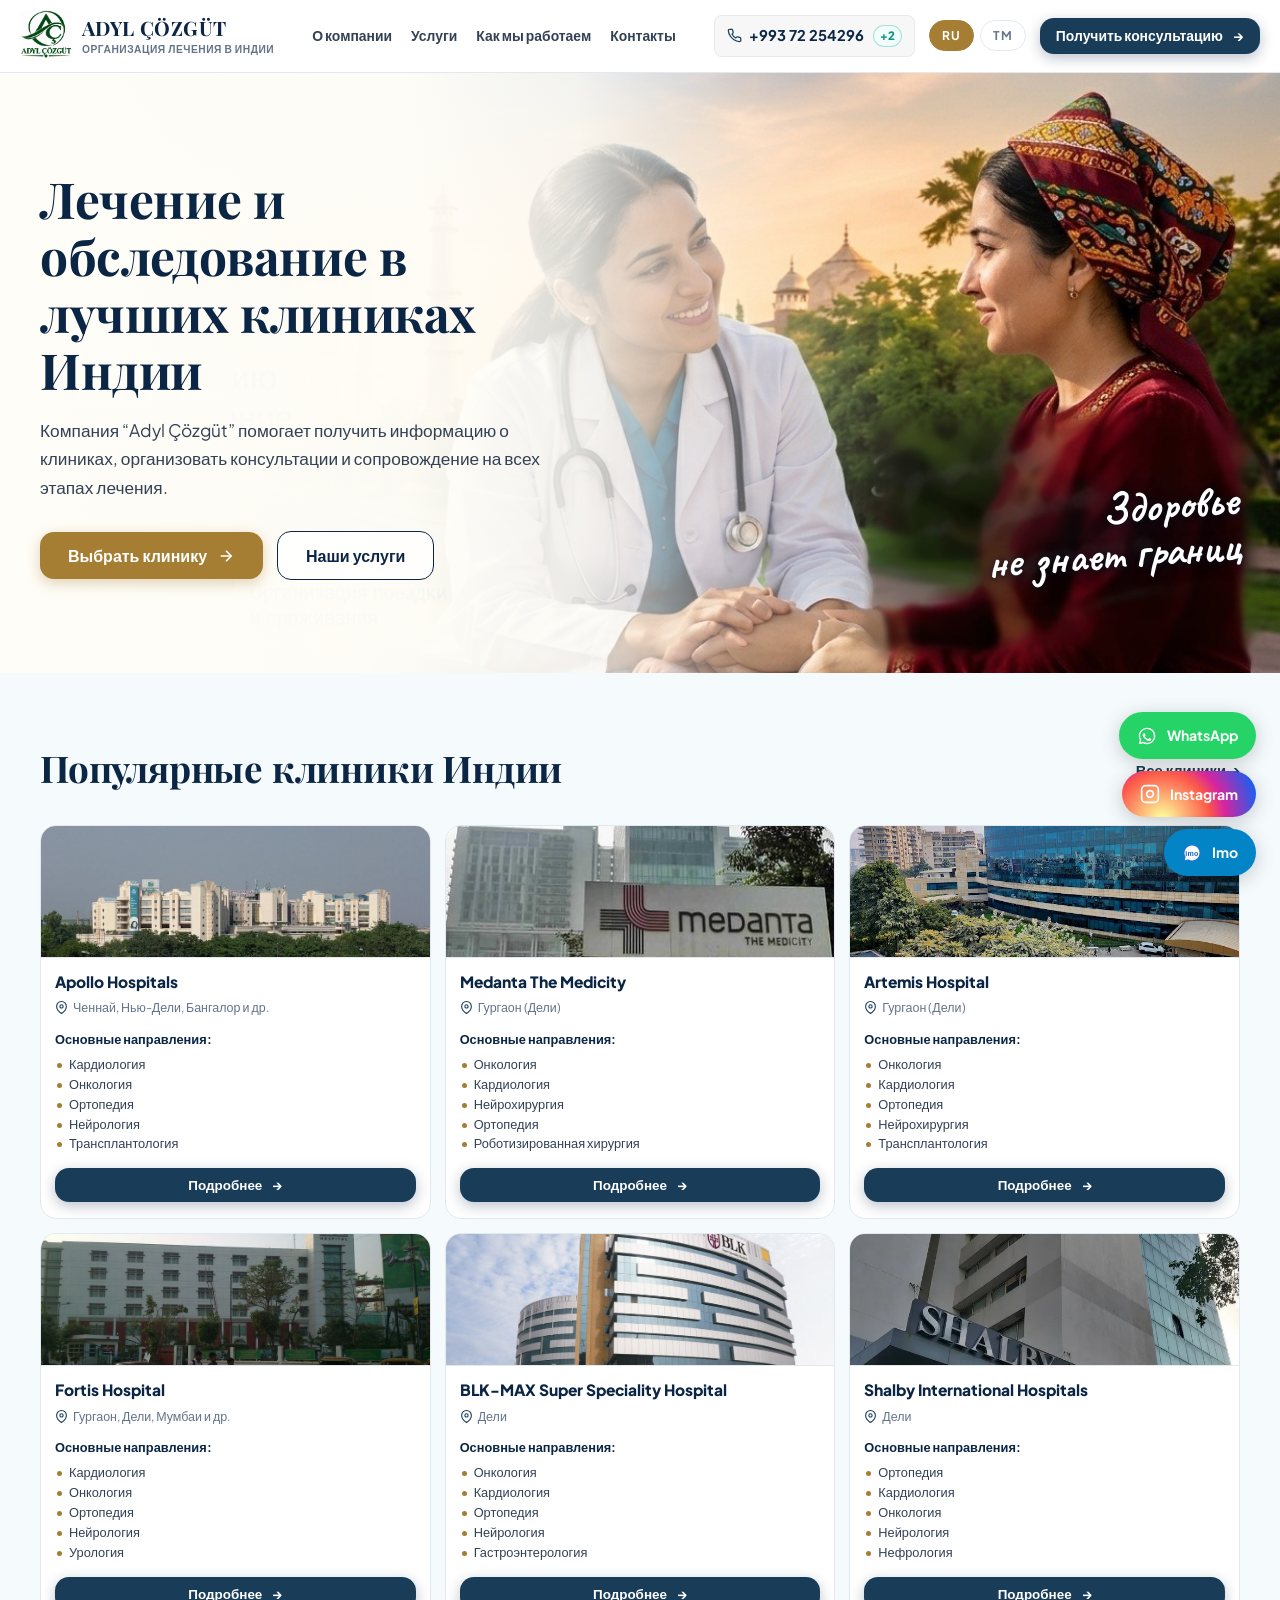
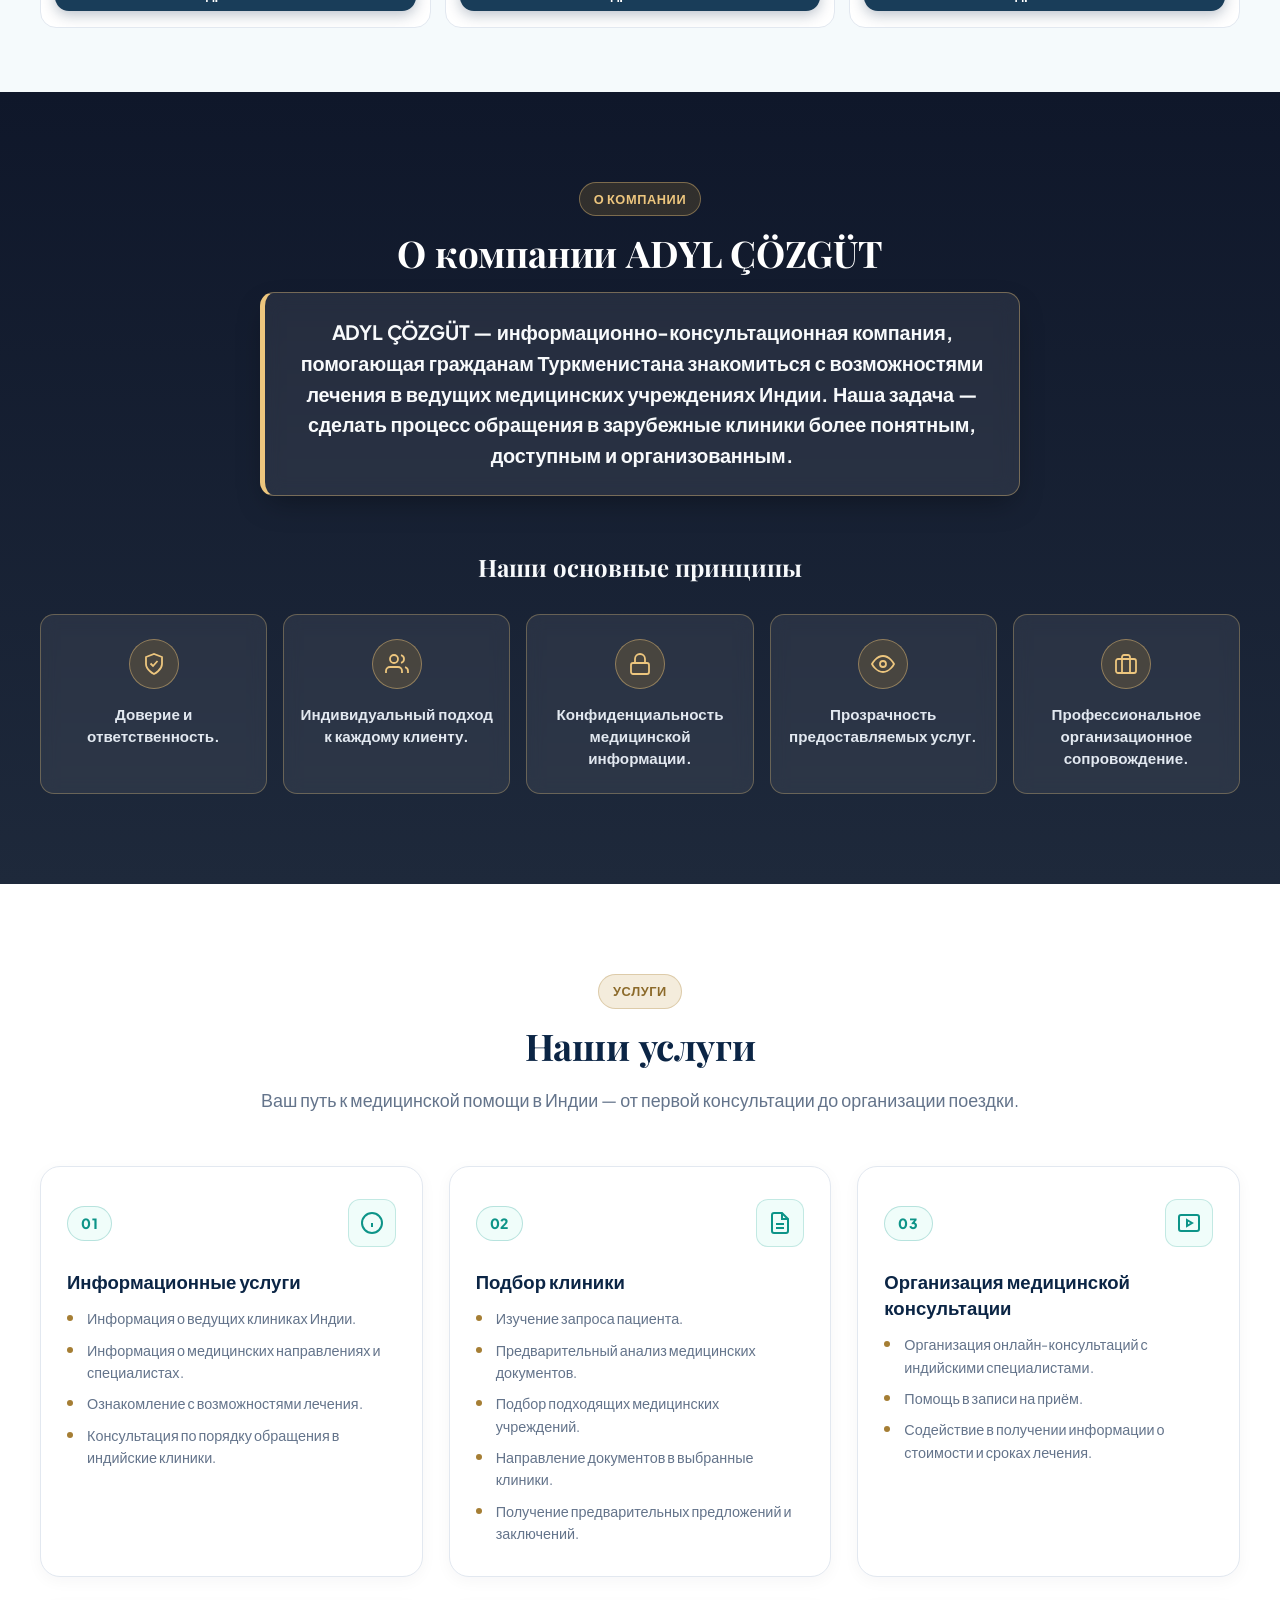
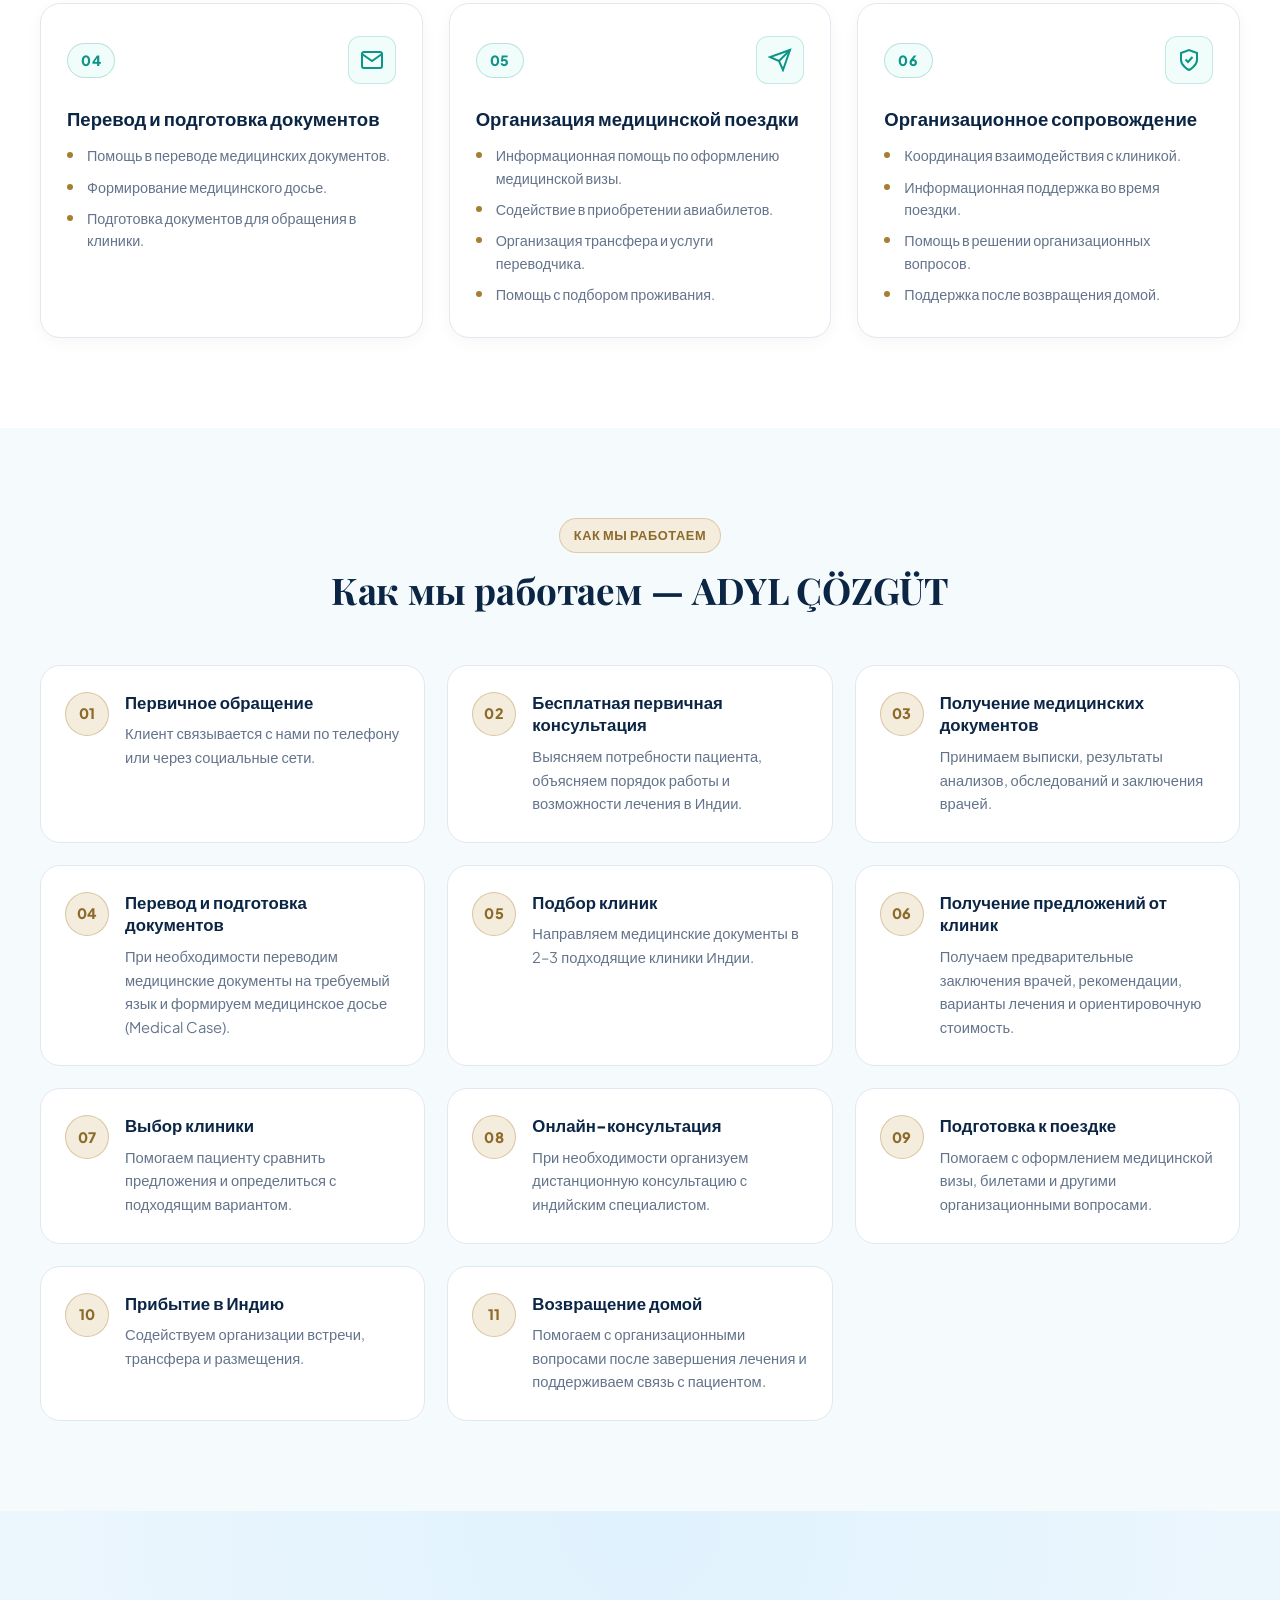
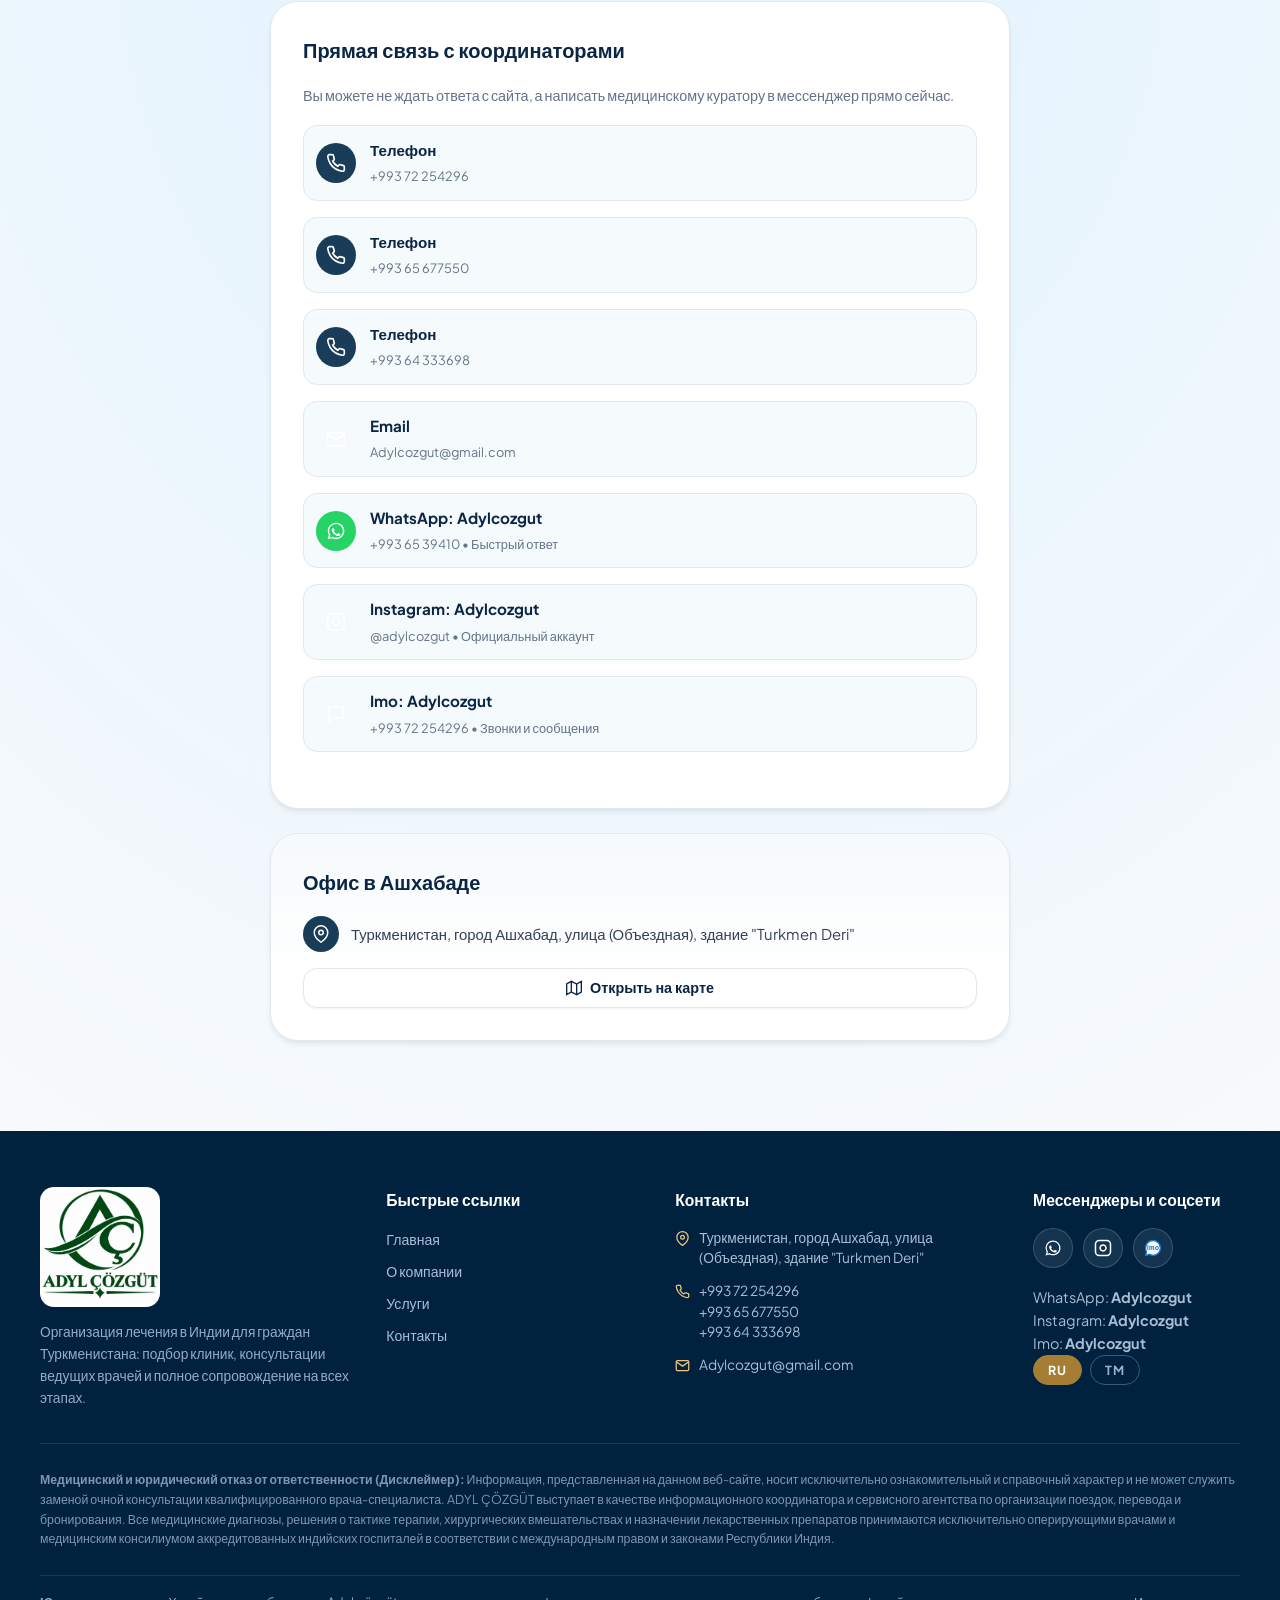
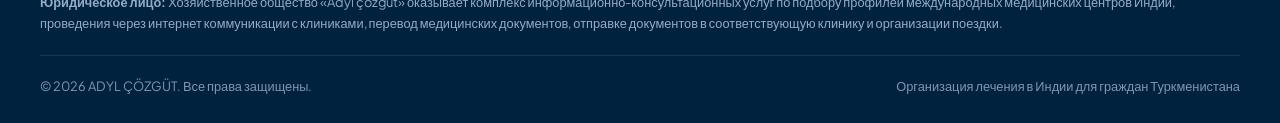
==== commit db204b84: "Add files via upload" ====
--- a/index.html
+++ b/index.html
@@ -41,6 +41,7 @@
       <nav class="nav-menu" id="navMenu">
         <a href="#about" class="nav-link">О компании</a>
         <a href="#services" class="nav-link">Услуги</a>
+        <a href="#how" class="nav-link">Как мы работаем</a>
         <a href="#leadSection" class="nav-link">Контакты</a>
 
         <div class="nav-mobile-contacts">
@@ -64,14 +65,14 @@
             Adylcozgut@gmail.com
           </a>
           <div class="mobile-messengers-row">
-            <a href="https://wa.me/99365639410?text=%D0%97%D0%B4%D1%80%D0%B0%D0%B2%D1%81%D1%82%D0%B2%D1%83%D0%B9%D1%82%D0%B5!%20%D0%AF%20%D0%B8%D0%B7%20%D0%A2%D1%83%D1%80%D0%BA%D0%BC%D0%B5%D0%BD%D0%B8%D1%81%D1%82%D0%B0%D0%BD%D0%B0%2C%20%D1%85%D0%BE%D1%87%D1%83%20%D1%83%D0%B7%D0%BD%D0%B0%D1%82%D1%8C%20%D0%BE%20%D0%BB%D0%B5%D1%87%D0%B5%D0%BD%D0%B8%D0%B8%20%D0%B2%20%D0%98%D0%BD%D0%B4%D0%B8%D0%B8." target="_blank" rel="noopener noreferrer" class="mobile-msg-chip wa">
+            <a href="https://wa.me/99365639410" target="_blank" rel="noopener noreferrer" class="mobile-msg-chip wa">
               WhatsApp
             </a>
             <a href="https://www.instagram.com/adylcozgut/" target="_blank" rel="noopener noreferrer" class="mobile-msg-chip ig">
               Instagram
             </a>
             <a href="tel:+99372254296" class="mobile-msg-chip imo">
-              Imo
+              <img src="assets/imo.svg" alt="" aria-hidden="true" class="imo-logo">Imo
             </a>
           </div>
         </div>
@@ -104,9 +105,9 @@
               Adylcozgut@gmail.com
             </a>
             <div class="dropdown-messengers">
-              <a href="https://wa.me/99365639410?text=%D0%97%D0%B4%D1%80%D0%B0%D0%B2%D1%81%D1%82%D0%B2%D1%83%D0%B9%D1%82%D0%B5!%20%D0%AF%20%D0%B8%D0%B7%20%D0%A2%D1%83%D1%80%D0%BA%D0%BC%D0%B5%D0%BD%D0%B8%D1%81%D1%82%D0%B0%D0%BD%D0%B0%2C%20%D1%85%D0%BE%D1%87%D1%83%20%D1%83%D0%B7%D0%BD%D0%B0%D1%82%D1%8C%20%D0%BE%20%D0%BB%D0%B5%D1%87%D0%B5%D0%BD%D0%B8%D0%B8%20%D0%B2%20%D0%98%D0%BD%D0%B4%D0%B8%D0%B8." target="_blank" rel="noopener noreferrer" title="WhatsApp: Adylcozgut">WhatsApp</a>
+              <a href="https://wa.me/99365639410" target="_blank" rel="noopener noreferrer" title="WhatsApp: Adylcozgut">WhatsApp</a>
               <a href="https://www.instagram.com/adylcozgut/" target="_blank" rel="noopener noreferrer" title="Instagram: Adylcozgut">Instagram</a>
-              <a href="tel:+99372254296" title="Imo: Adylcozgut">Imo</a>
+              <a href="tel:+99372254296" title="Imo: Adylcozgut"><img src="assets/imo.svg" alt="" aria-hidden="true" class="imo-logo">Imo</a>
             </div>
           </div>
         </div>
@@ -133,7 +134,7 @@
 
     <div class="container hero-grid">
       <div class="hero-content">
-        <h1 class="hero-title">Лечение в лучших<br>клиниках Индии</h1>
+        <h1 class="hero-title">Лечение и обследование в<br>лучших клиниках Индии</h1>
         <p class="hero-lead">
           Компания “Adyl Çözgüt” помогает получить информацию о клиниках, организовать консультации и сопровождение на всех этапах лечения.
         </p>
@@ -158,36 +159,6 @@
 
     <!-- Handwritten slogan over the right photo (desktop) -->
     <div class="hero-script" aria-hidden="true">Здоровье<br>не знает границ</div>
-
-    <!-- Trust Strip -->
-    <div class="trust-strip">
-      <div class="container trust-grid">
-        <div class="trust-item">
-          <span class="trust-icon" aria-hidden="true">
-            <svg viewBox="0 0 24 24" fill="none" stroke="currentColor" stroke-width="1.7"><path d="M12 22s8-4 8-10V5l-8-3-8 3v7c0 6 8 10 8 10z"></path><polyline points="8.5 11.5 11 14 15.5 9"></polyline></svg>
-          </span>
-          <span class="trust-label">Проверенные клиники Индии</span>
-        </div>
-        <div class="trust-item">
-          <span class="trust-icon" aria-hidden="true">
-            <svg viewBox="0 0 24 24" fill="none" stroke="currentColor" stroke-width="1.7"><path d="M17 21v-2a4 4 0 0 0-4-4H5a4 4 0 0 0-4 4v2"></path><circle cx="9" cy="7" r="4"></circle><path d="M23 21v-2a4 4 0 0 0-3-3.87"></path><path d="M16 3.13a4 4 0 0 1 0 7.75"></path></svg>
-          </span>
-          <span class="trust-label">Консультации с ведущими врачами</span>
-        </div>
-        <div class="trust-item">
-          <span class="trust-icon" aria-hidden="true">
-            <svg viewBox="0 0 24 24" fill="none" stroke="currentColor" stroke-width="1.7"><path d="M14 2H6a2 2 0 0 0-2 2v16a2 2 0 0 0 2 2h12a2 2 0 0 0 2-2V8z"></path><polyline points="14 2 14 8 20 8"></polyline><line x1="16" y1="13" x2="8" y2="13"></line><line x1="16" y1="17" x2="8" y2="17"></line></svg>
-          </span>
-          <span class="trust-label">Помощь с документами и визой</span>
-        </div>
-        <div class="trust-item">
-          <span class="trust-icon" aria-hidden="true">
-            <svg viewBox="0 0 24 24" fill="none" stroke="currentColor" stroke-width="1.7"><path d="M22 2L11 13"></path><path d="M22 2L15 22L11 13L2 9L22 2Z"></path></svg>
-          </span>
-          <span class="trust-label">Организация поездки и проживания</span>
-        </div>
-      </div>
-    </div>
   </section>
 
   <!-- Section: Popular Clinics India -->
@@ -317,12 +288,12 @@
 
           <!-- Clinic 6: Shalby -->
           <article class="hospital-card fade-up">
-            <img class="hospital-photo" src="assets/img/shalby.jpg" alt="Shalby International Hospitals" loading="lazy" width="900" height="599">
+            <img class="hospital-photo" src="assets/img/shalby.png" alt="Shalby International Hospitals, Дели" loading="lazy" width="716" height="724">
             <div class="hospital-body">
               <h3 class="hospital-name">Shalby International Hospitals</h3>
               <p class="hospital-location">
                 <svg width="13" height="13" viewBox="0 0 24 24" fill="none" stroke="currentColor" stroke-width="2" aria-hidden="true"><path d="M21 10c0 7-9 13-9 13s-9-6-9-13a9 9 0 0 1 18 0z"></path><circle cx="12" cy="10" r="3"></circle></svg>
-                Ахмедабад, Гуджарат и др.
+                Дели
               </p>
               <div class="hospital-directions">
                 <strong>Основные направления:</strong>
@@ -351,9 +322,45 @@
         <h2 class="section-title">О компании ADYL ÇÖZGÜT</h2>
         <div class="about-company-lead">
           <p class="about-company-text">
-            «Компания “Adyl Çözgüt” — ваш информационный и организационный помощник при обращении в клиники Индии.»
+            ADYL ÇÖZGÜT — информационно-консультационная компания, помогающая гражданам Туркменистана знакомиться с возможностями лечения в ведущих медицинских учреждениях Индии. Наша задача — сделать процесс обращения в зарубежные клиники более понятным, доступным и организованным.
           </p>
         </div>
+      </div>
+
+      <div class="principles fade-up">
+        <h3 class="principles-title">Наши основные принципы</h3>
+        <ul class="principles-grid">
+          <li class="principle-card">
+            <span class="principle-ico" aria-hidden="true">
+              <svg viewBox="0 0 24 24" fill="none" stroke="currentColor" stroke-width="1.8"><path d="M12 22s8-4 8-10V5l-8-3-8 3v7c0 6 8 10 8 10z"></path><polyline points="8.5 11.5 11 14 15.5 9"></polyline></svg>
+            </span>
+            <span class="principle-text">Доверие и ответственность.</span>
+          </li>
+          <li class="principle-card">
+            <span class="principle-ico" aria-hidden="true">
+              <svg viewBox="0 0 24 24" fill="none" stroke="currentColor" stroke-width="1.8"><path d="M17 21v-2a4 4 0 0 0-4-4H5a4 4 0 0 0-4 4v2"></path><circle cx="9" cy="7" r="4"></circle><path d="M23 21v-2a4 4 0 0 0-3-3.87"></path><path d="M16 3.13a4 4 0 0 1 0 7.75"></path></svg>
+            </span>
+            <span class="principle-text">Индивидуальный подход к каждому клиенту.</span>
+          </li>
+          <li class="principle-card">
+            <span class="principle-ico" aria-hidden="true">
+              <svg viewBox="0 0 24 24" fill="none" stroke="currentColor" stroke-width="1.8"><rect x="3" y="11" width="18" height="11" rx="2" ry="2"></rect><path d="M7 11V7a5 5 0 0 1 10 0v4"></path></svg>
+            </span>
+            <span class="principle-text">Конфиденциальность медицинской информации.</span>
+          </li>
+          <li class="principle-card">
+            <span class="principle-ico" aria-hidden="true">
+              <svg viewBox="0 0 24 24" fill="none" stroke="currentColor" stroke-width="1.8"><path d="M1 12s4-8 11-8 11 8 11 8-4 8-11 8-11-8-11-8z"></path><circle cx="12" cy="12" r="3"></circle></svg>
+            </span>
+            <span class="principle-text">Прозрачность предоставляемых услуг.</span>
+          </li>
+          <li class="principle-card">
+            <span class="principle-ico" aria-hidden="true">
+              <svg viewBox="0 0 24 24" fill="none" stroke="currentColor" stroke-width="1.8"><rect x="2" y="7" width="20" height="14" rx="2" ry="2"></rect><path d="M16 21V5a2 2 0 0 0-2-2h-4a2 2 0 0 0-2 2v16"></path></svg>
+            </span>
+            <span class="principle-text">Профессиональное организационное сопровождение.</span>
+          </li>
+        </ul>
       </div>
     </div>
   </section>
@@ -362,8 +369,9 @@
   <section class="services-section" id="services">
     <div class="container">
       <div class="section-header fade-up">
-        <span class="section-badge">Наши услуги</span>
-        <h2 class="section-title">Услуги компании “Adyl Çözgüt”</h2>
+        <span class="section-badge">Услуги</span>
+        <h2 class="section-title">Наши услуги</h2>
+        <p class="section-subtitle services-lead">Ваш путь к медицинской помощи в Индии — от первой консультации до организации поездки.</p>
       </div>
 
       <div class="services-grid services-grid-clean">
@@ -373,15 +381,15 @@
           <div class="service-card-header">
             <span class="service-badge-num">01</span>
             <div class="service-icon-box" aria-hidden="true">
-              <svg viewBox="0 0 24 24" fill="none" stroke="currentColor" stroke-width="2"><path d="M17 21v-2a4 4 0 0 0-4-4H5a4 4 0 0 0-4 4v2"></path><circle cx="9" cy="7" r="4"></circle><path d="M23 21v-2a4 4 0 0 0-3-3.87"></path><path d="M16 3.13a4 4 0 0 1 0 7.75"></path></svg>
-            </div>
-          </div>
-          <h3 class="service-card-title">Организация и получение консультаций</h3>
+              <svg viewBox="0 0 24 24" fill="none" stroke="currentColor" stroke-width="2"><circle cx="12" cy="12" r="10"></circle><line x1="12" y1="16" x2="12" y2="12"></line><line x1="12" y1="8" x2="12.01" y2="8"></line></svg>
+            </div>
+          </div>
+          <h3 class="service-card-title">Информационные услуги</h3>
           <ul class="service-points">
-            <li>Первичный приём запроса</li>
-            <li>Отправка медицинских документов в клиники</li>
-            <li>Получение второго мнения и предложения от профильной клиники</li>
-            <li>Организация коммуникации между пациентом и зарубежным специалистом</li>
+            <li>Информация о ведущих клиниках Индии.</li>
+            <li>Информация о медицинских направлениях и специалистах.</li>
+            <li>Ознакомление с возможностями лечения.</li>
+            <li>Консультация по порядку обращения в индийские клиники.</li>
           </ul>
         </div>
 
@@ -390,13 +398,16 @@
           <div class="service-card-header">
             <span class="service-badge-num">02</span>
             <div class="service-icon-box" aria-hidden="true">
-              <svg viewBox="0 0 24 24" fill="none" stroke="currentColor" stroke-width="2"><rect x="3" y="4" width="18" height="18" rx="2" ry="2"></rect><line x1="16" y1="2" x2="16" y2="6"></line><line x1="8" y1="2" x2="8" y2="6"></line><line x1="3" y1="10" x2="21" y2="10"></line></svg>
-            </div>
-          </div>
-          <h3 class="service-card-title">Получение информации о стоимости лечения и сроках пребывания</h3>
+              <svg viewBox="0 0 24 24" fill="none" stroke="currentColor" stroke-width="2"><path d="M14 2H6a2 2 0 0 0-2 2v16a2 2 0 0 0 2 2h12a2 2 0 0 0 2-2V8z"></path><polyline points="14 2 14 8 20 8"></polyline><line x1="16" y1="13" x2="8" y2="13"></line><line x1="16" y1="17" x2="8" y2="17"></line></svg>
+            </div>
+          </div>
+          <h3 class="service-card-title">Подбор клиники</h3>
           <ul class="service-points">
-            <li>Получение информации о предварительных сроках прибывания в Индии</li>
-            <li>Получение предварительной стоимости лечения и других расходов</li>
+            <li>Изучение запроса пациента.</li>
+            <li>Предварительный анализ медицинских документов.</li>
+            <li>Подбор подходящих медицинских учреждений.</li>
+            <li>Направление документов в выбранные клиники.</li>
+            <li>Получение предварительных предложений и заключений.</li>
           </ul>
         </div>
 
@@ -405,14 +416,14 @@
           <div class="service-card-header">
             <span class="service-badge-num">03</span>
             <div class="service-icon-box" aria-hidden="true">
-              <svg viewBox="0 0 24 24" fill="none" stroke="currentColor" stroke-width="2"><path d="M14 2H6a2 2 0 0 0-2 2v16a2 2 0 0 0 2 2h12a2 2 0 0 0 2-2V8z"></path><polyline points="14 2 14 8 20 8"></polyline><line x1="16" y1="13" x2="8" y2="13"></line><line x1="16" y1="17" x2="8" y2="17"></line></svg>
-            </div>
-          </div>
-          <h3 class="service-card-title">Подготовка документов</h3>
+              <svg viewBox="0 0 24 24" fill="none" stroke="currentColor" stroke-width="2"><rect x="2" y="4" width="20" height="16" rx="2"></rect><path d="M10 9l5 3-5 3z"></path></svg>
+            </div>
+          </div>
+          <h3 class="service-card-title">Организация медицинской консультации</h3>
           <ul class="service-points">
-            <li>Получение официального приглашения на визу от клиники</li>
-            <li>Перевод документов на требуемые языки</li>
-            <li>Содействие в оформлении медицинской визы для пациента и сопровождающего</li>
+            <li>Организация онлайн-консультаций с индийскими специалистами.</li>
+            <li>Помощь в записи на приём.</li>
+            <li>Содействие в получении информации о стоимости и сроках лечения.</li>
           </ul>
         </div>
 
@@ -421,18 +432,141 @@
           <div class="service-card-header">
             <span class="service-badge-num">04</span>
             <div class="service-icon-box" aria-hidden="true">
-              <svg viewBox="0 0 24 24" fill="none" stroke="currentColor" stroke-width="2"><path d="M12 22s8-4 8-10V5l-8-3-8 3v7c0 6 8 10 8 10z"></path><path d="M22 2L11 13"></path></svg>
-            </div>
-          </div>
-          <h3 class="service-card-title">Организационная поддержка поездки</h3>
+              <svg viewBox="0 0 24 24" fill="none" stroke="currentColor" stroke-width="2"><path d="M4 4h16c1.1 0 2 .9 2 2v12c0 1.1-.9 2-2 2H4c-1.1 0-2-.9-2-2V6c0-1.1.9-2 2-2z"></path><polyline points="22,6 12,13 2,6"></polyline></svg>
+            </div>
+          </div>
+          <h3 class="service-card-title">Перевод и подготовка документов</h3>
           <ul class="service-points">
-            <li>Помощь в бронировании авиабилетов</li>
-            <li>Трансфер из аэропорта в аэропорт</li>
-            <li>Помощь в подборе гостиницы</li>
-            <li>Помощь переводчика</li>
+            <li>Помощь в переводе медицинских документов.</li>
+            <li>Формирование медицинского досье.</li>
+            <li>Подготовка документов для обращения в клиники.</li>
           </ul>
         </div>
-      </div>
+
+        <!-- Service 5 -->
+        <div class="service-card fade-up">
+          <div class="service-card-header">
+            <span class="service-badge-num">05</span>
+            <div class="service-icon-box" aria-hidden="true">
+              <svg viewBox="0 0 24 24" fill="none" stroke="currentColor" stroke-width="2"><path d="M22 2L11 13"></path><path d="M22 2L15 22L11 13L2 9L22 2Z"></path></svg>
+            </div>
+          </div>
+          <h3 class="service-card-title">Организация медицинской поездки</h3>
+          <ul class="service-points">
+            <li>Информационная помощь по оформлению медицинской визы.</li>
+            <li>Содействие в приобретении авиабилетов.</li>
+            <li>Организация трансфера и услуги переводчика.</li>
+            <li>Помощь с подбором проживания.</li>
+          </ul>
+        </div>
+
+        <!-- Service 6 -->
+        <div class="service-card fade-up">
+          <div class="service-card-header">
+            <span class="service-badge-num">06</span>
+            <div class="service-icon-box" aria-hidden="true">
+              <svg viewBox="0 0 24 24" fill="none" stroke="currentColor" stroke-width="2"><path d="M12 22s8-4 8-10V5l-8-3-8 3v7c0 6 8 10 8 10z"></path><polyline points="8.5 11.5 11 14 15.5 9"></polyline></svg>
+            </div>
+          </div>
+          <h3 class="service-card-title">Организационное сопровождение</h3>
+          <ul class="service-points">
+            <li>Координация взаимодействия с клиникой.</li>
+            <li>Информационная поддержка во время поездки.</li>
+            <li>Помощь в решении организационных вопросов.</li>
+            <li>Поддержка после возвращения домой.</li>
+          </ul>
+        </div>
+      </div>
+    </div>
+  </section>
+
+  <!-- Section: How We Work -->
+  <section class="how-section" id="how">
+    <div class="container">
+      <div class="section-header fade-up">
+        <span class="section-badge">Как мы работаем</span>
+        <h2 class="section-title">Как мы работаем — ADYL ÇÖZGÜT</h2>
+      </div>
+
+      <ol class="how-steps">
+        <li class="how-step fade-up">
+          <span class="how-step-num">01</span>
+          <div class="how-step-body">
+            <h3 class="how-step-title">Первичное обращение</h3>
+            <p class="how-step-text">Клиент связывается с нами по телефону или через социальные сети.</p>
+          </div>
+        </li>
+        <li class="how-step fade-up">
+          <span class="how-step-num">02</span>
+          <div class="how-step-body">
+            <h3 class="how-step-title">Бесплатная первичная консультация</h3>
+            <p class="how-step-text">Выясняем потребности пациента, объясняем порядок работы и возможности лечения в Индии.</p>
+          </div>
+        </li>
+        <li class="how-step fade-up">
+          <span class="how-step-num">03</span>
+          <div class="how-step-body">
+            <h3 class="how-step-title">Получение медицинских документов</h3>
+            <p class="how-step-text">Принимаем выписки, результаты анализов, обследований и заключения врачей.</p>
+          </div>
+        </li>
+        <li class="how-step fade-up">
+          <span class="how-step-num">04</span>
+          <div class="how-step-body">
+            <h3 class="how-step-title">Перевод и подготовка документов</h3>
+            <p class="how-step-text">При необходимости переводим медицинские документы на требуемый язык и формируем медицинское досье (Medical Case).</p>
+          </div>
+        </li>
+        <li class="how-step fade-up">
+          <span class="how-step-num">05</span>
+          <div class="how-step-body">
+            <h3 class="how-step-title">Подбор клиник</h3>
+            <p class="how-step-text">Направляем медицинские документы в 2–3 подходящие клиники Индии.</p>
+          </div>
+        </li>
+        <li class="how-step fade-up">
+          <span class="how-step-num">06</span>
+          <div class="how-step-body">
+            <h3 class="how-step-title">Получение предложений от клиник</h3>
+            <p class="how-step-text">Получаем предварительные заключения врачей, рекомендации, варианты лечения и ориентировочную стоимость.</p>
+          </div>
+        </li>
+        <li class="how-step fade-up">
+          <span class="how-step-num">07</span>
+          <div class="how-step-body">
+            <h3 class="how-step-title">Выбор клиники</h3>
+            <p class="how-step-text">Помогаем пациенту сравнить предложения и определиться с подходящим вариантом.</p>
+          </div>
+        </li>
+        <li class="how-step fade-up">
+          <span class="how-step-num">08</span>
+          <div class="how-step-body">
+            <h3 class="how-step-title">Онлайн-консультация</h3>
+            <p class="how-step-text">При необходимости организуем дистанционную консультацию с индийским специалистом.</p>
+          </div>
+        </li>
+        <li class="how-step fade-up">
+          <span class="how-step-num">09</span>
+          <div class="how-step-body">
+            <h3 class="how-step-title">Подготовка к поездке</h3>
+            <p class="how-step-text">Помогаем с оформлением медицинской визы, билетами и другими организационными вопросами.</p>
+          </div>
+        </li>
+        <li class="how-step fade-up">
+          <span class="how-step-num">10</span>
+          <div class="how-step-body">
+            <h3 class="how-step-title">Прибытие в Индию</h3>
+            <p class="how-step-text">Содействуем организации встречи, трансфера и размещения.</p>
+          </div>
+        </li>
+        <li class="how-step fade-up">
+          <span class="how-step-num">11</span>
+          <div class="how-step-body">
+            <h3 class="how-step-title">Возвращение домой</h3>
+            <p class="how-step-text">Помогаем с организационными вопросами после завершения лечения и поддерживаем связь с пациентом.</p>
+          </div>
+        </li>
+      </ol>
     </div>
   </section>
 
@@ -488,7 +622,7 @@
               </div>
             </a>
 
-            <a href="https://wa.me/99365639410?text=%D0%97%D0%B4%D1%80%D0%B0%D0%B2%D1%81%D1%82%D0%B2%D1%83%D0%B9%D1%82%D0%B5!%20%D0%9C%D0%B5%D0%BD%D1%8F%20%D0%B8%D0%BD%D1%82%D0%B5%D1%80%D0%B5%D1%81%D1%83%D0%B5%D1%82%20%D0%BB%D0%B5%D1%87%D0%B5%D0%BD%D0%B8%D0%B5%20%D0%B2%20%D0%98%D0%BD%D0%B4%D0%B8%D0%B8." target="_blank" rel="noopener noreferrer" class="channel-item">
+            <a href="https://wa.me/99365639410" target="_blank" rel="noopener noreferrer" class="channel-item">
               <div class="channel-icon wa">
                 <svg viewBox="0 0 24 24" fill="currentColor"><path d="M12.04 2c-5.46 0-9.91 4.45-9.91 9.91 0 1.75.46 3.45 1.32 4.95L2.05 22l5.25-1.38c1.45.79 3.08 1.21 4.74 1.21 5.46 0 9.91-4.45 9.91-9.91 0-2.65-1.03-5.14-2.9-7.01A9.816 9.816 0 0 0 12.04 2m.01 1.67c2.2 0 4.26.86 5.82 2.42a8.225 8.225 0 0 1 2.41 5.83c0 4.54-3.7 8.24-8.24 8.24-1.48 0-2.93-.4-4.2-1.15l-.3-.18-3.12.82.83-3.04-.2-.31a8.196 8.196 0 0 1-1.26-4.38c0-4.54 3.7-8.24 8.24-8.24m4.52 11.66c-.25-.13-1.47-.72-1.7-.81-.23-.08-.39-.13-.56.13-.17.25-.64.81-.79.97-.14.17-.29.19-.54.06-.25-.13-1.06-.39-2.03-1.25-.75-.67-1.26-1.5-1.41-1.75-.15-.25-.02-.39.11-.51.11-.11.25-.29.37-.44.13-.15.17-.25.25-.42.08-.17.04-.31-.02-.44s-.56-1.35-.77-1.85c-.2-.48-.41-.42-.56-.43h-.48c-.17 0-.44.06-.67.31-.23.25-.88.86-.88 2.1s.9 2.44 1.02 2.6c.13.17 1.77 2.7 4.28 3.79.6.26 1.07.41 1.43.53.6.19 1.15.16 1.58.1.48-.07 1.47-.6 1.68-1.18.21-.58.21-1.07.15-1.18-.06-.1-.23-.17-.48-.29z"/></svg>
               </div>
@@ -583,24 +717,20 @@
               <svg width="15" height="15" viewBox="0 0 24 24" fill="none" stroke="currentColor" stroke-width="2" aria-hidden="true"><path d="M4 4h16c1.1 0 2 .9 2 2v12c0 1.1-.9 2-2 2H4c-1.1 0-2-.9-2-2V6c0-1.1.9-2 2-2z"></path><polyline points="22,6 12,13 2,6"></polyline></svg>
               <a href="mailto:Adylcozgut@gmail.com">Adylcozgut@gmail.com</a>
             </li>
-            <li>
-              <svg width="15" height="15" viewBox="0 0 24 24" fill="none" stroke="currentColor" stroke-width="2" aria-hidden="true"><circle cx="12" cy="12" r="10"></circle><polyline points="12 6 12 12 16 14"></polyline></svg>
-              <span>Пн-Пт: 09:00 – 18:00</span>
-            </li>
           </ul>
         </div>
 
         <div class="footer-col">
           <h4 class="footer-title">Мессенджеры и соцсети</h4>
           <div class="footer-social">
-            <a href="https://wa.me/99365639410?text=%D0%97%D0%B4%D1%80%D0%B0%D0%B2%D1%81%D1%82%D0%B2%D1%83%D0%B9%D1%82%D0%B5!%20%D0%9C%D0%B5%D0%BD%D1%8F%20%D0%B8%D0%BD%D1%82%D0%B5%D1%80%D0%B5%D1%81%D1%83%D0%B5%D1%82%20%D0%BB%D0%B5%D1%87%D0%B5%D0%BD%D0%B8%D0%B5%20%D0%B2%20%D0%98%D0%BD%D0%B4%D0%B8%D0%B8." target="_blank" rel="noopener noreferrer" aria-label="WhatsApp: Adylcozgut" title="WhatsApp: Adylcozgut">
+            <a href="https://wa.me/99365639410" target="_blank" rel="noopener noreferrer" aria-label="WhatsApp: Adylcozgut" title="WhatsApp: Adylcozgut">
               <svg viewBox="0 0 24 24" fill="currentColor" aria-hidden="true"><path d="M12.04 2c-5.46 0-9.91 4.45-9.91 9.91 0 1.75.46 3.45 1.32 4.95L2.05 22l5.25-1.38c1.45.79 3.08 1.21 4.74 1.21 5.46 0 9.91-4.45 9.91-9.91 0-2.65-1.03-5.14-2.9-7.01A9.816 9.816 0 0 0 12.04 2m.01 1.67c2.2 0 4.26.86 5.82 2.42a8.225 8.225 0 0 1 2.41 5.83c0 4.54-3.7 8.24-8.24 8.24-1.48 0-2.93-.4-4.2-1.15l-.3-.18-3.12.82.83-3.04-.2-.31a8.196 8.196 0 0 1-1.26-4.38c0-4.54 3.7-8.24 8.24-8.24m4.52 11.66c-.25-.13-1.47-.72-1.7-.81-.23-.08-.39-.13-.56.13-.17.25-.64.81-.79.97-.14.17-.29.19-.54.06-.25-.13-1.06-.39-2.03-1.25-.75-.67-1.26-1.5-1.41-1.75-.15-.25-.02-.39.11-.51.11-.11.25-.29.37-.44.13-.15.17-.25.25-.42.08-.17.04-.31-.02-.44s-.56-1.35-.77-1.85c-.2-.48-.41-.42-.56-.43h-.48c-.17 0-.44.06-.67.31-.23.25-.88.86-.88 2.1s.9 2.44 1.02 2.6c.13.17 1.77 2.7 4.28 3.79.6.26 1.07.41 1.43.53.6.19 1.15.16 1.58.1.48-.07 1.47-.6 1.68-1.18.21-.58.21-1.07.15-1.18-.06-.1-.23-.17-.48-.29z"/></svg>
             </a>
             <a href="https://www.instagram.com/adylcozgut/" target="_blank" rel="noopener noreferrer" aria-label="Instagram: Adylcozgut" title="Instagram: Adylcozgut">
               <svg viewBox="0 0 24 24" fill="none" stroke="currentColor" stroke-width="2" aria-hidden="true"><rect x="2" y="2" width="20" height="20" rx="5" ry="5"></rect><path d="M16 11.37A4 4 0 1 1 12.63 8 4 4 0 0 1 16 11.37z"></path><line x1="17.5" y1="6.5" x2="17.51" y2="6.5"></line></svg>
             </a>
             <a href="tel:+99372254296" aria-label="Imo: Adylcozgut" title="Imo: Adylcozgut">
-              <svg viewBox="0 0 24 24" fill="none" stroke="currentColor" stroke-width="2" aria-hidden="true"><path d="M21 15a2 2 0 0 1-2 2H7l-4 4V5a2 2 0 0 1 2-2h14a2 2 0 0 1 2 2z"></path></svg>
+              <img src="assets/imo.svg" alt="" aria-hidden="true" class="imo-logo">
             </a>
           </div>
           <div class="footer-handles-list">
@@ -639,7 +769,7 @@
 
   <!-- Floating Speed Dial & Back to Top -->
   <aside class="floating-actions" aria-label="Быстрая связь">
-    <a href="https://wa.me/99365639410?text=%D0%97%D0%B4%D1%80%D0%B0%D0%B2%D1%81%D1%82%D0%B2%D1%83%D0%B9%D1%82%D0%B5!%20%D0%AF%20%D0%B8%D0%B7%20%D0%A2%D1%83%D1%80%D0%BA%D0%BC%D0%B5%D0%BD%D0%B8%D1%81%D1%82%D0%B0%D0%BD%D0%B0%2C%20%D1%85%D0%BE%D1%87%D1%83%20%D1%83%D0%B7%D0%BD%D0%B0%D1%82%D1%8C%20%D0%BE%20%D0%BB%D0%B5%D1%87%D0%B5%D0%BD%D0%B8%D0%B8%20%D0%B2%20%D0%98%D0%BD%D0%B4%D0%B8%D0%B8." target="_blank" rel="noopener noreferrer" class="float-btn whatsapp" title="WhatsApp: Adylcozgut">
+    <a href="https://wa.me/99365639410" target="_blank" rel="noopener noreferrer" class="float-btn whatsapp" title="WhatsApp: Adylcozgut">
       <svg viewBox="0 0 24 24" fill="currentColor"><path d="M12.04 2c-5.46 0-9.91 4.45-9.91 9.91 0 1.75.46 3.45 1.32 4.95L2.05 22l5.25-1.38c1.45.79 3.08 1.21 4.74 1.21 5.46 0 9.91-4.45 9.91-9.91 0-2.65-1.03-5.14-2.9-7.01A9.816 9.816 0 0 0 12.04 2m.01 1.67c2.2 0 4.26.86 5.82 2.42a8.225 8.225 0 0 1 2.41 5.83c0 4.54-3.7 8.24-8.24 8.24-1.48 0-2.93-.4-4.2-1.15l-.3-.18-3.12.82.83-3.04-.2-.31a8.196 8.196 0 0 1-1.26-4.38c0-4.54 3.7-8.24 8.24-8.24m4.52 11.66c-.25-.13-1.47-.72-1.7-.81-.23-.08-.39-.13-.56.13-.17.25-.64.81-.79.97-.14.17-.29.19-.54.06-.25-.13-1.06-.39-2.03-1.25-.75-.67-1.26-1.5-1.41-1.75-.15-.25-.02-.39.11-.51.11-.11.25-.29.37-.44.13-.15.17-.25.25-.42.08-.17.04-.31-.02-.44s-.56-1.35-.77-1.85c-.2-.48-.41-.42-.56-.43h-.48c-.17 0-.44.06-.67.31-.23.25-.88.86-.88 2.1s.9 2.44 1.02 2.6c.13.17 1.77 2.7 4.28 3.79.6.26 1.07.41 1.43.53.6.19 1.15.16 1.58.1.48-.07 1.47-.6 1.68-1.18.21-.58.21-1.07.15-1.18-.06-.1-.23-.17-.48-.29z"/></svg>
       <span>WhatsApp</span>
     </a>
@@ -648,7 +778,7 @@
       <span>Instagram</span>
     </a>
     <a href="tel:+99372254296" class="float-btn imo" title="Imo: Adylcozgut">
-      <svg viewBox="0 0 24 24" fill="none" stroke="currentColor" stroke-width="2" aria-hidden="true"><path d="M21 15a2 2 0 0 1-2 2H7l-4 4V5a2 2 0 0 1 2-2h14a2 2 0 0 1 2 2z"></path></svg>
+      <img src="assets/imo.svg" alt="" aria-hidden="true" class="imo-logo">
       <span>Imo</span>
     </a>
     <button class="scroll-top-btn" id="scrollTopBtn" aria-label="Вернуться наверх">
--- a/css/style.css
+++ b/css/style.css
@@ -159,6 +159,17 @@
   color: var(--slate);
   line-height: 1.65;
 }
+
+/* Imo logo in social icons */
+.imo-logo {
+  width: 18px;
+  height: 18px;
+  display: block;
+}
+.footer-social .imo-logo { width: 18px; height: 18px; }
+.float-btn .imo-logo { width: 20px; height: 20px; }
+.mobile-msg-chip .imo-logo { width: 18px; height: 18px; vertical-align: middle; margin-right: 6px; }
+.dropdown-messengers .imo-logo { width: 16px; height: 16px; vertical-align: middle; margin-right: 4px; }
 
 /* --- Buttons --- */
 .btn {
@@ -1687,6 +1698,98 @@
 }
 
 /* ==========================================================================
+   Section: How We Work (#how)
+   ========================================================================== */
+.how-section {
+  padding: 90px 0;
+  background: var(--slate-bg);
+  scroll-margin-top: 84px;
+}
+
+.how-steps {
+  list-style: none;
+  margin: 0;
+  padding: 0;
+  display: grid;
+  grid-template-columns: repeat(3, 1fr);
+  gap: 22px;
+  counter-reset: how-step;
+}
+
+.how-step {
+  position: relative;
+  background: var(--white);
+  border: 1px solid var(--slate-border);
+  border-radius: var(--radius-lg);
+  padding: 26px 24px 26px 24px;
+  display: flex;
+  gap: 16px;
+  transition: var(--transition);
+}
+
+.how-step:hover {
+  transform: translateY(-4px);
+  border-color: var(--gold);
+  box-shadow: var(--shadow-lg);
+}
+
+.how-step-num {
+  flex-shrink: 0;
+  width: 44px;
+  height: 44px;
+  border-radius: var(--radius-full);
+  background: var(--gold-soft);
+  color: var(--gold-hover);
+  border: 1px solid rgba(165, 126, 52, 0.35);
+  font-size: 0.9rem;
+  font-weight: 800;
+  display: flex;
+  align-items: center;
+  justify-content: center;
+  letter-spacing: 0.03em;
+}
+
+.how-step-body {
+  min-width: 0;
+}
+
+.how-step-title {
+  font-size: 1.05rem;
+  font-weight: 800;
+  color: var(--navy);
+  margin-bottom: 8px;
+  line-height: 1.35;
+}
+
+.how-step-text {
+  font-size: 0.92rem;
+  color: var(--slate);
+  line-height: 1.6;
+  margin: 0;
+}
+
+@media (max-width: 1080px) {
+  .how-steps {
+    grid-template-columns: repeat(2, 1fr);
+  }
+}
+
+@media (max-width: 768px) {
+  .how-section {
+    padding: 64px 0;
+  }
+
+  .how-steps {
+    grid-template-columns: 1fr;
+    gap: 16px;
+  }
+
+  .how-step {
+    padding: 20px 18px;
+  }
+}
+
+/* ==========================================================================
    Section: Full Package Services (Patient Care 360)
    ========================================================================== */
 .services-section {
@@ -3675,6 +3778,112 @@
   letter-spacing: -0.01em;
 }
 
+/* --- Principles (О компании) --- */
+.principles {
+  margin-top: 46px;
+}
+
+.principles-title {
+  font-family: var(--font-serif);
+  font-size: 1.5rem;
+  font-weight: 700;
+  color: #f8fafc;
+  text-align: center;
+  margin-bottom: 28px;
+}
+
+.principles-grid {
+  list-style: none;
+  margin: 0;
+  padding: 0;
+  display: grid;
+  grid-template-columns: repeat(5, 1fr);
+  gap: 16px;
+}
+
+.principle-card {
+  background: rgba(255, 255, 255, 0.07);
+  border: 1px solid rgba(237, 198, 126, 0.32);
+  border-radius: var(--radius-md);
+  padding: 24px 16px;
+  text-align: center;
+  display: flex;
+  flex-direction: column;
+  align-items: center;
+  gap: 14px;
+  transition: var(--transition);
+  backdrop-filter: blur(8px);
+}
+
+.principle-card:hover {
+  background: rgba(255, 255, 255, 0.12);
+  border-color: rgba(237, 198, 126, 0.65);
+  transform: translateY(-4px);
+  box-shadow: 0 14px 28px -10px rgba(0, 0, 0, 0.45);
+}
+
+.principle-ico {
+  width: 50px;
+  height: 50px;
+  border-radius: var(--radius-full);
+  background: rgba(165, 126, 52, 0.25);
+  border: 1px solid rgba(237, 198, 126, 0.45);
+  color: #edc67e;
+  display: flex;
+  align-items: center;
+  justify-content: center;
+  flex-shrink: 0;
+}
+
+.principle-ico svg {
+  width: 24px;
+  height: 24px;
+}
+
+.principle-text {
+  font-size: 0.95rem;
+  font-weight: 700;
+  line-height: 1.45;
+  color: #e2e8f0;
+}
+
+@media (max-width: 1080px) {
+  .principles-grid {
+    grid-template-columns: repeat(3, 1fr);
+  }
+}
+
+@media (max-width: 768px) {
+  .principles {
+    margin-top: 34px;
+  }
+
+  .principles-title {
+    font-size: 1.25rem;
+    margin-bottom: 20px;
+  }
+
+  .principles-grid {
+    grid-template-columns: repeat(2, 1fr);
+    gap: 12px;
+  }
+
+  .principle-card {
+    padding: 18px 12px;
+    gap: 10px;
+  }
+
+  .principle-text {
+    font-size: 0.88rem;
+  }
+}
+
+@media (max-width: 460px) {
+  .principles-grid {
+    grid-template-columns: 1fr;
+  }
+}
+
 @media (max-width: 768px) {
   .about-company-lead {
     padding: 18px 20px;
@@ -3713,16 +3922,8 @@
   box-shadow: 0 18px 36px -8px rgba(13, 148, 136, 0.16);
 }
 
-/* Row 1: 3 cards (span 2 each) */
-.services-grid-clean .service-card:nth-child(1),
-.services-grid-clean .service-card:nth-child(2),
-.services-grid-clean .service-card:nth-child(3) {
+.services-grid-clean .service-card {
   grid-column: span 2;
-}
-
-/* Row 2: single centered card */
-.services-grid-clean .service-card:nth-child(4) {
-  grid-column: 2 / span 2;
 }
 
 .service-card-header {
@@ -3862,10 +4063,7 @@
     gap: 20px;
   }
   
-  .services-grid-clean .service-card:nth-child(1),
-  .services-grid-clean .service-card:nth-child(2),
-  .services-grid-clean .service-card:nth-child(3),
-  .services-grid-clean .service-card:nth-child(4) {
+  .services-grid-clean .service-card {
     grid-column: span 1;
   }
 
@@ -3887,10 +4085,7 @@
     gap: 16px;
   }
   
-  .services-grid-clean .service-card:nth-child(1),
-  .services-grid-clean .service-card:nth-child(2),
-  .services-grid-clean .service-card:nth-child(3),
-  .services-grid-clean .service-card:nth-child(4) {
+  .services-grid-clean .service-card {
     grid-column: span 1;
     max-width: none;
     margin: 0;
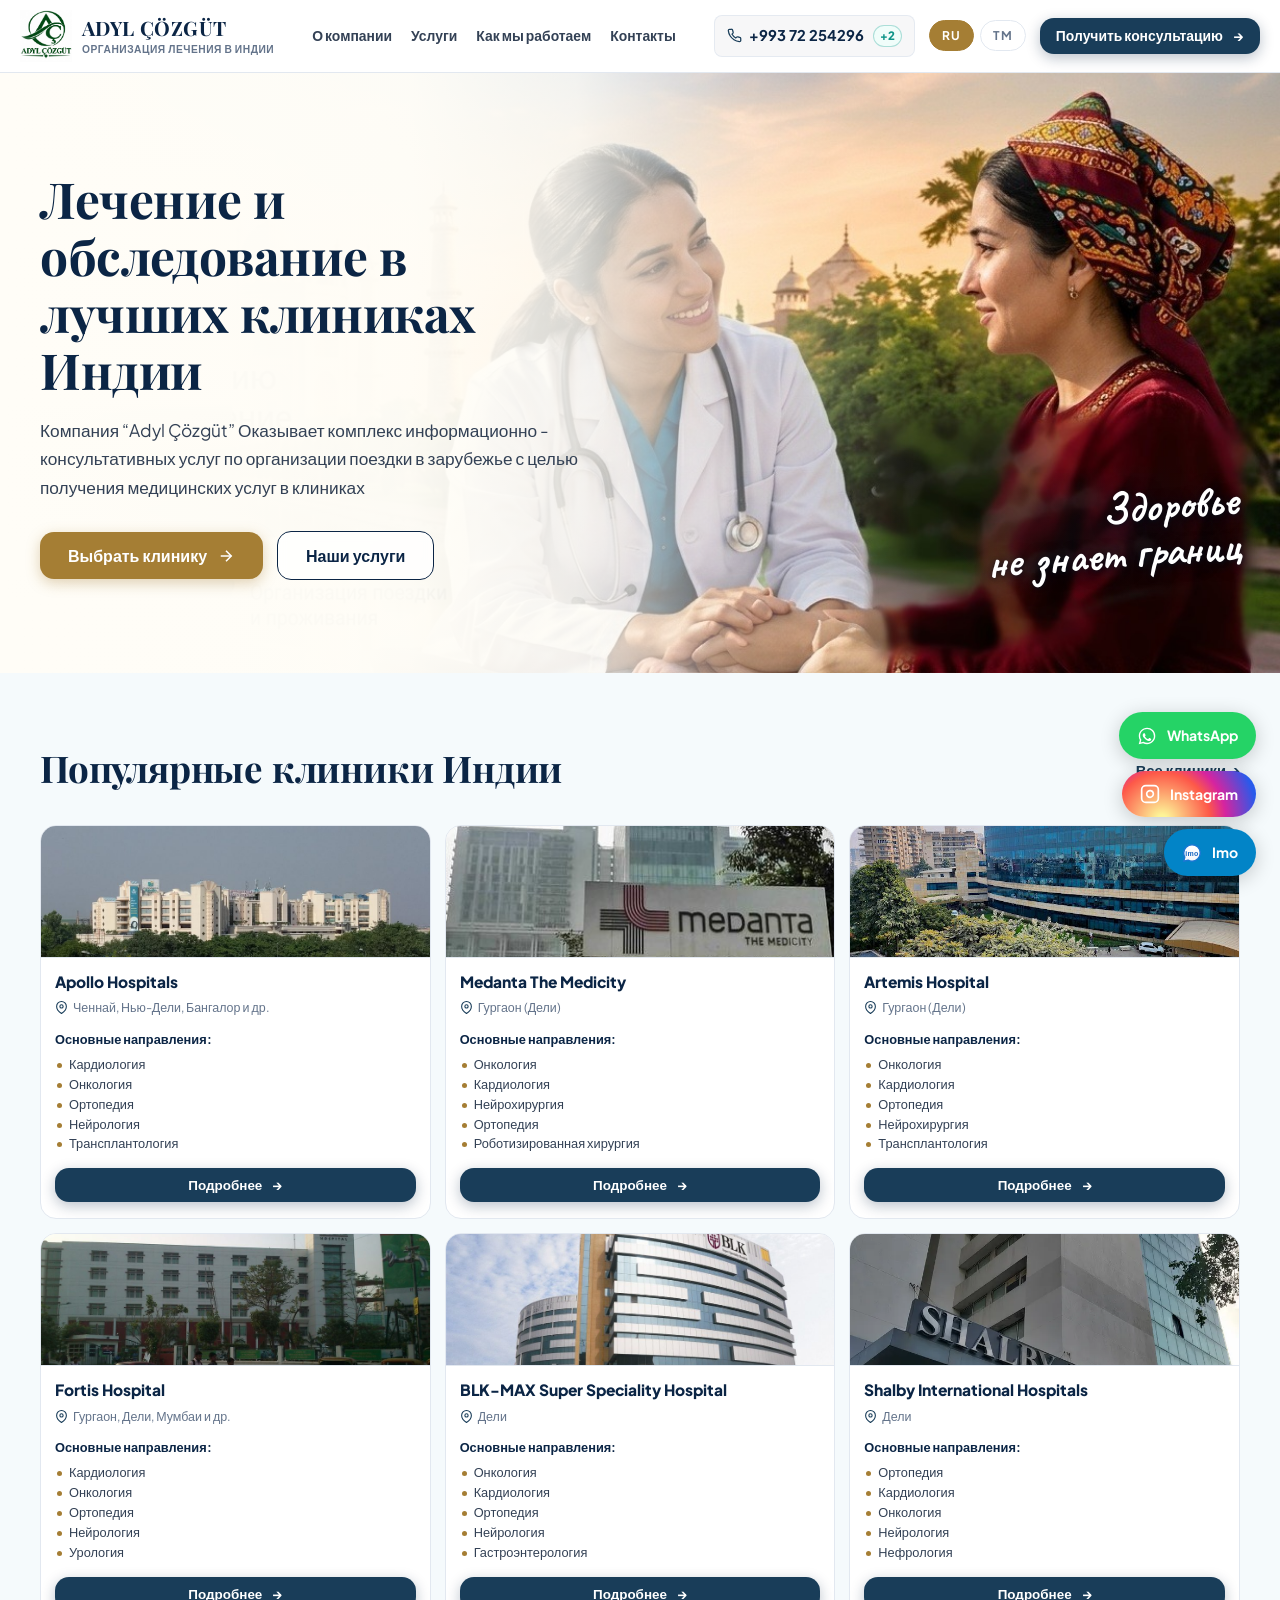
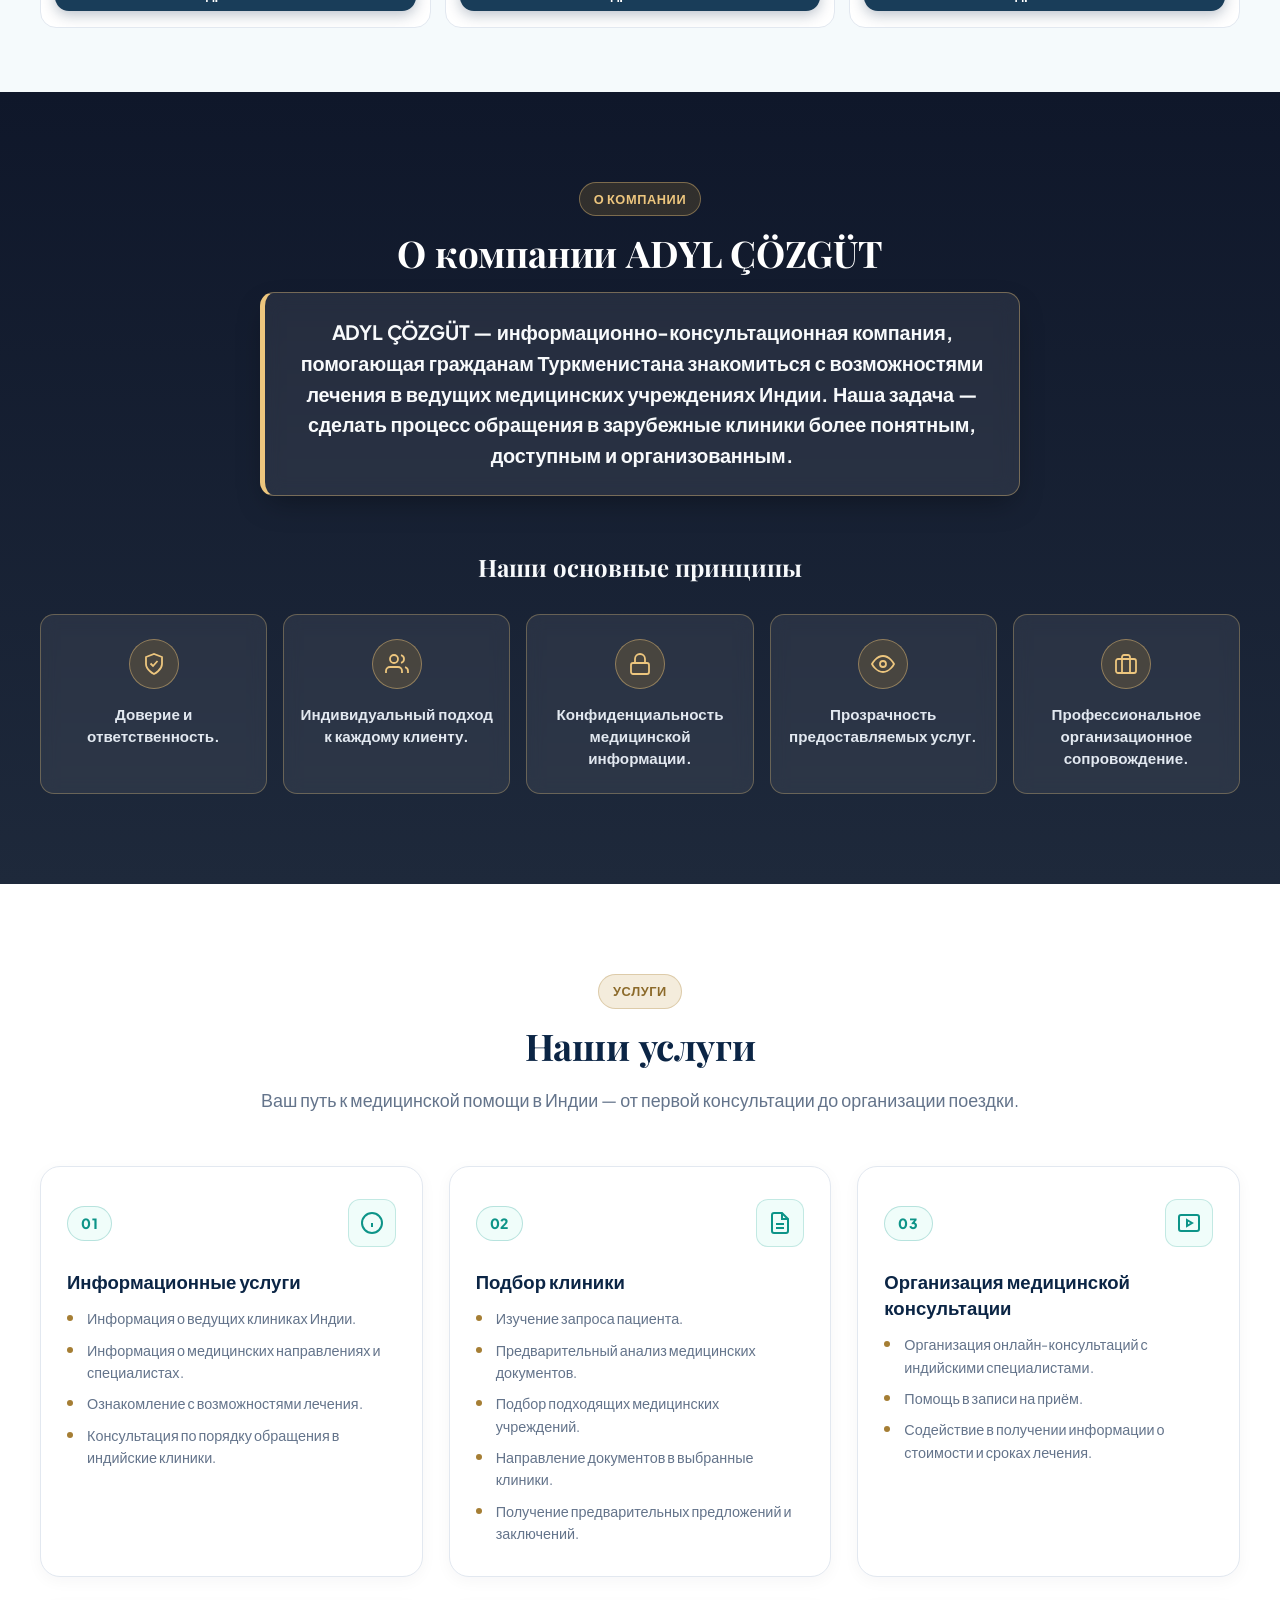
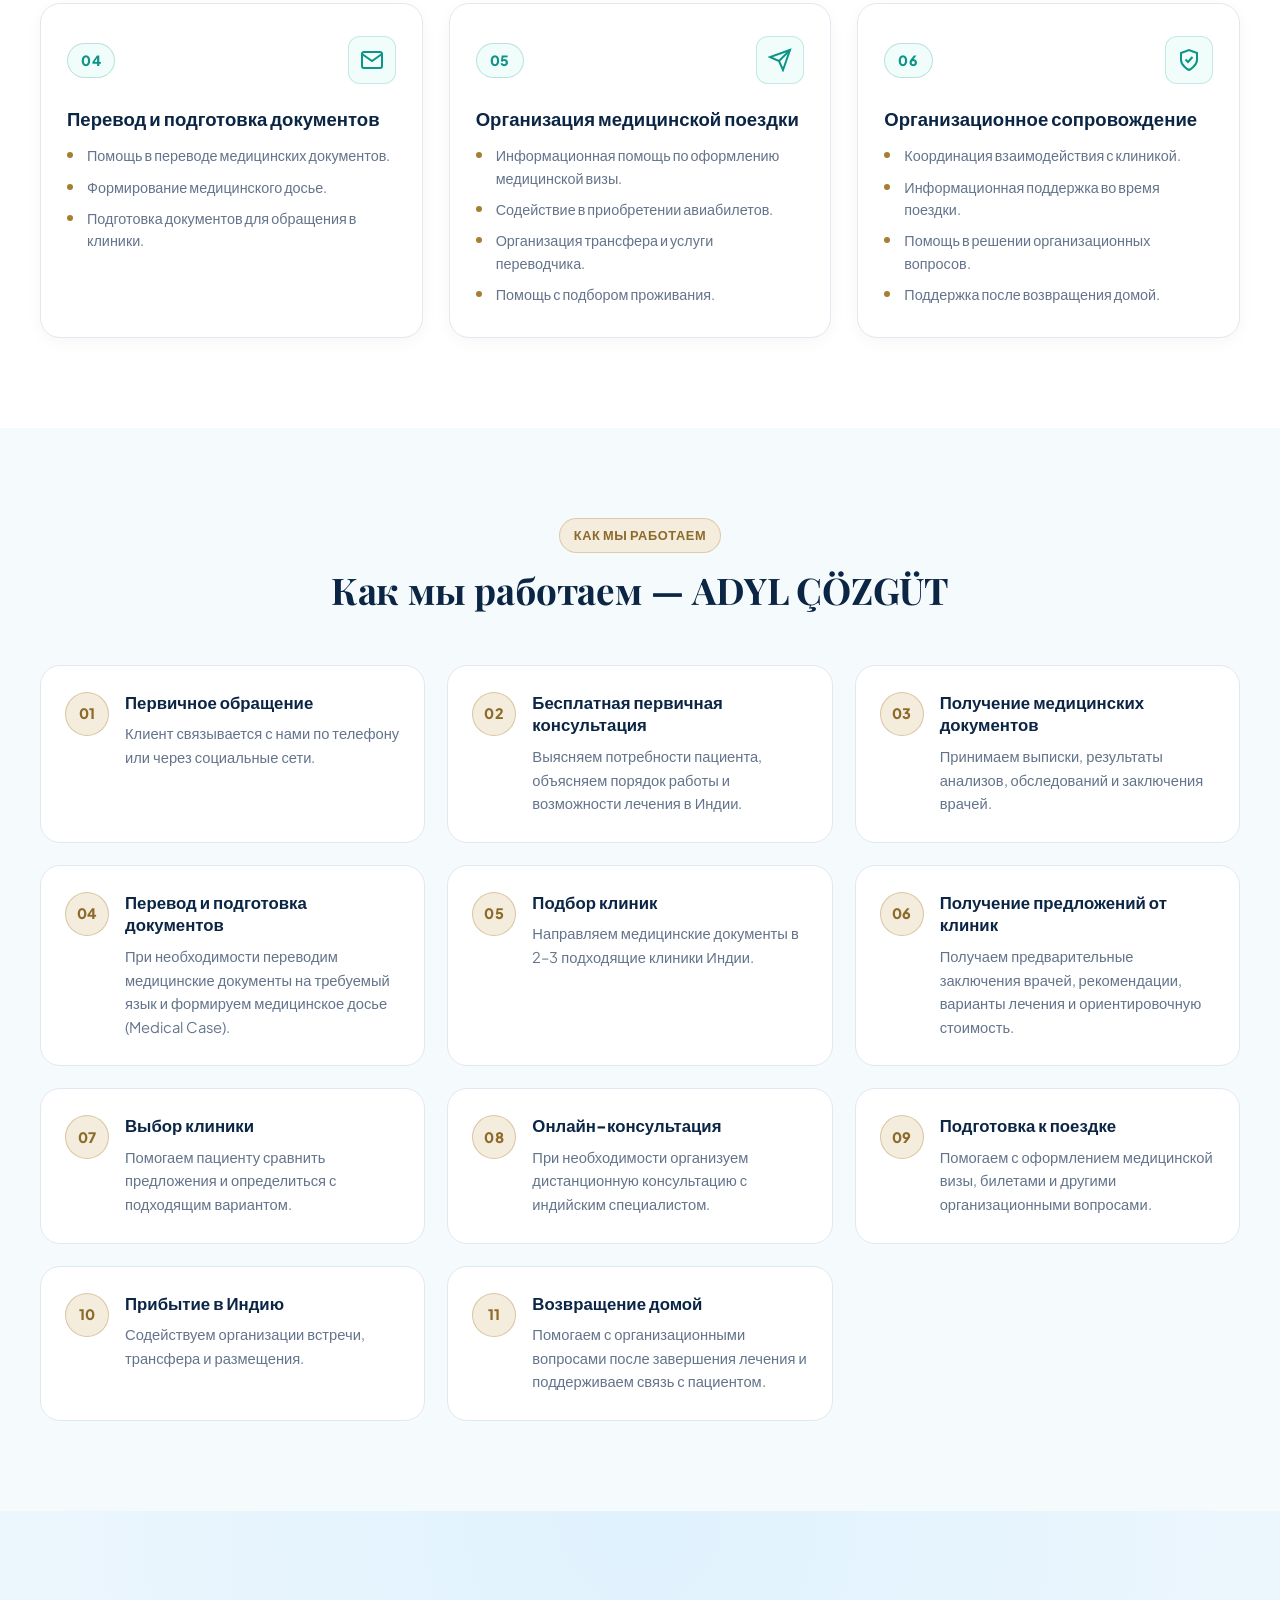
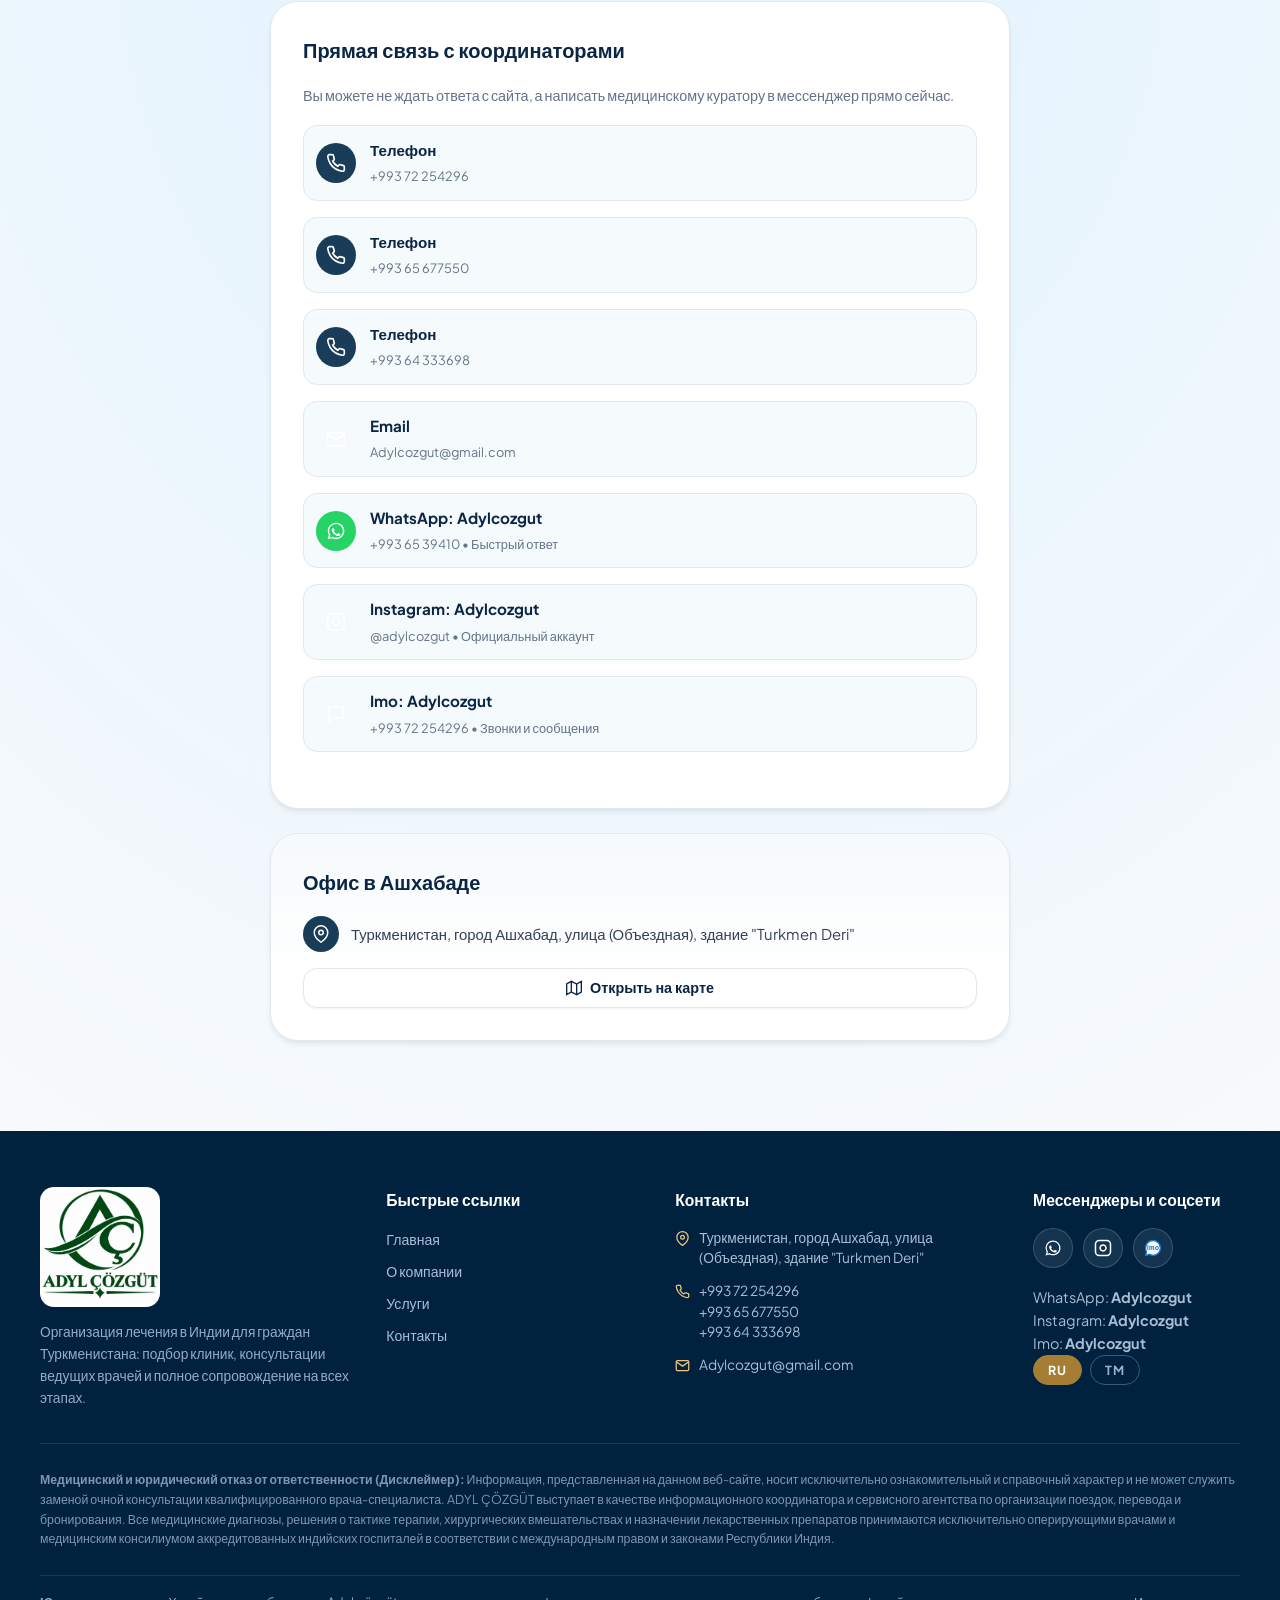
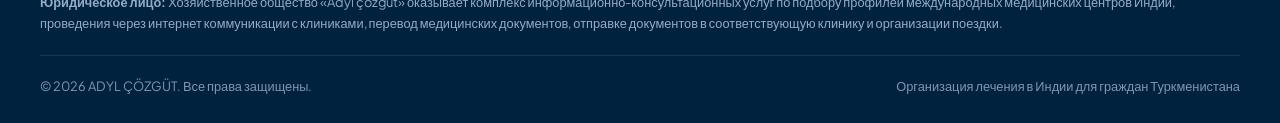
==== commit 6eb90798: "Add files via upload" ====
--- a/index.html
+++ b/index.html
@@ -136,7 +136,7 @@
       <div class="hero-content">
         <h1 class="hero-title">Лечение и обследование в<br>лучших клиниках Индии</h1>
         <p class="hero-lead">
-          Компания “Adyl Çözgüt” помогает получить информацию о клиниках, организовать консультации и сопровождение на всех этапах лечения.
+          Компания “Adyl Çözgüt” Оказывает комплекс информационно - консультативных услуг по организации поездки в зарубежье с целью получения медицинских услуг в клиниках
         </p>
         <div class="hero-actions">
           <a href="#hospitals" class="btn btn-gold">
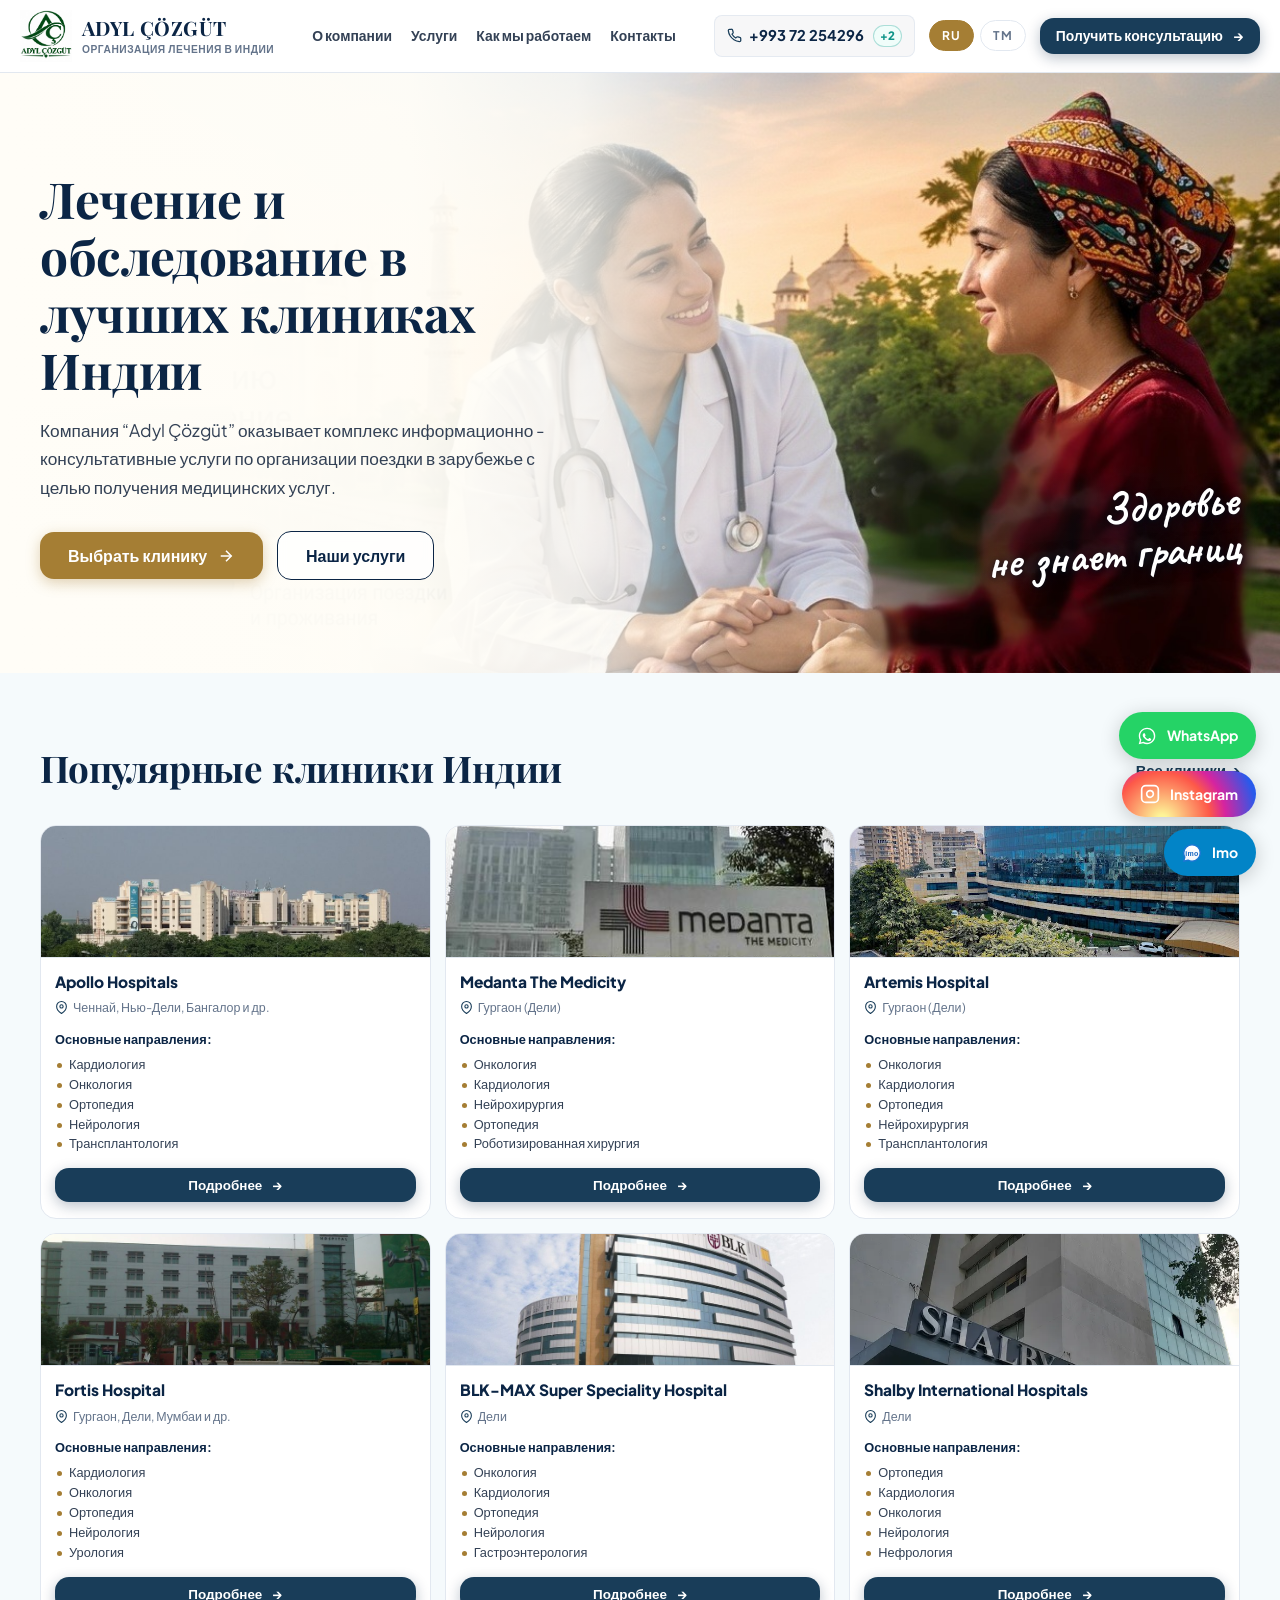
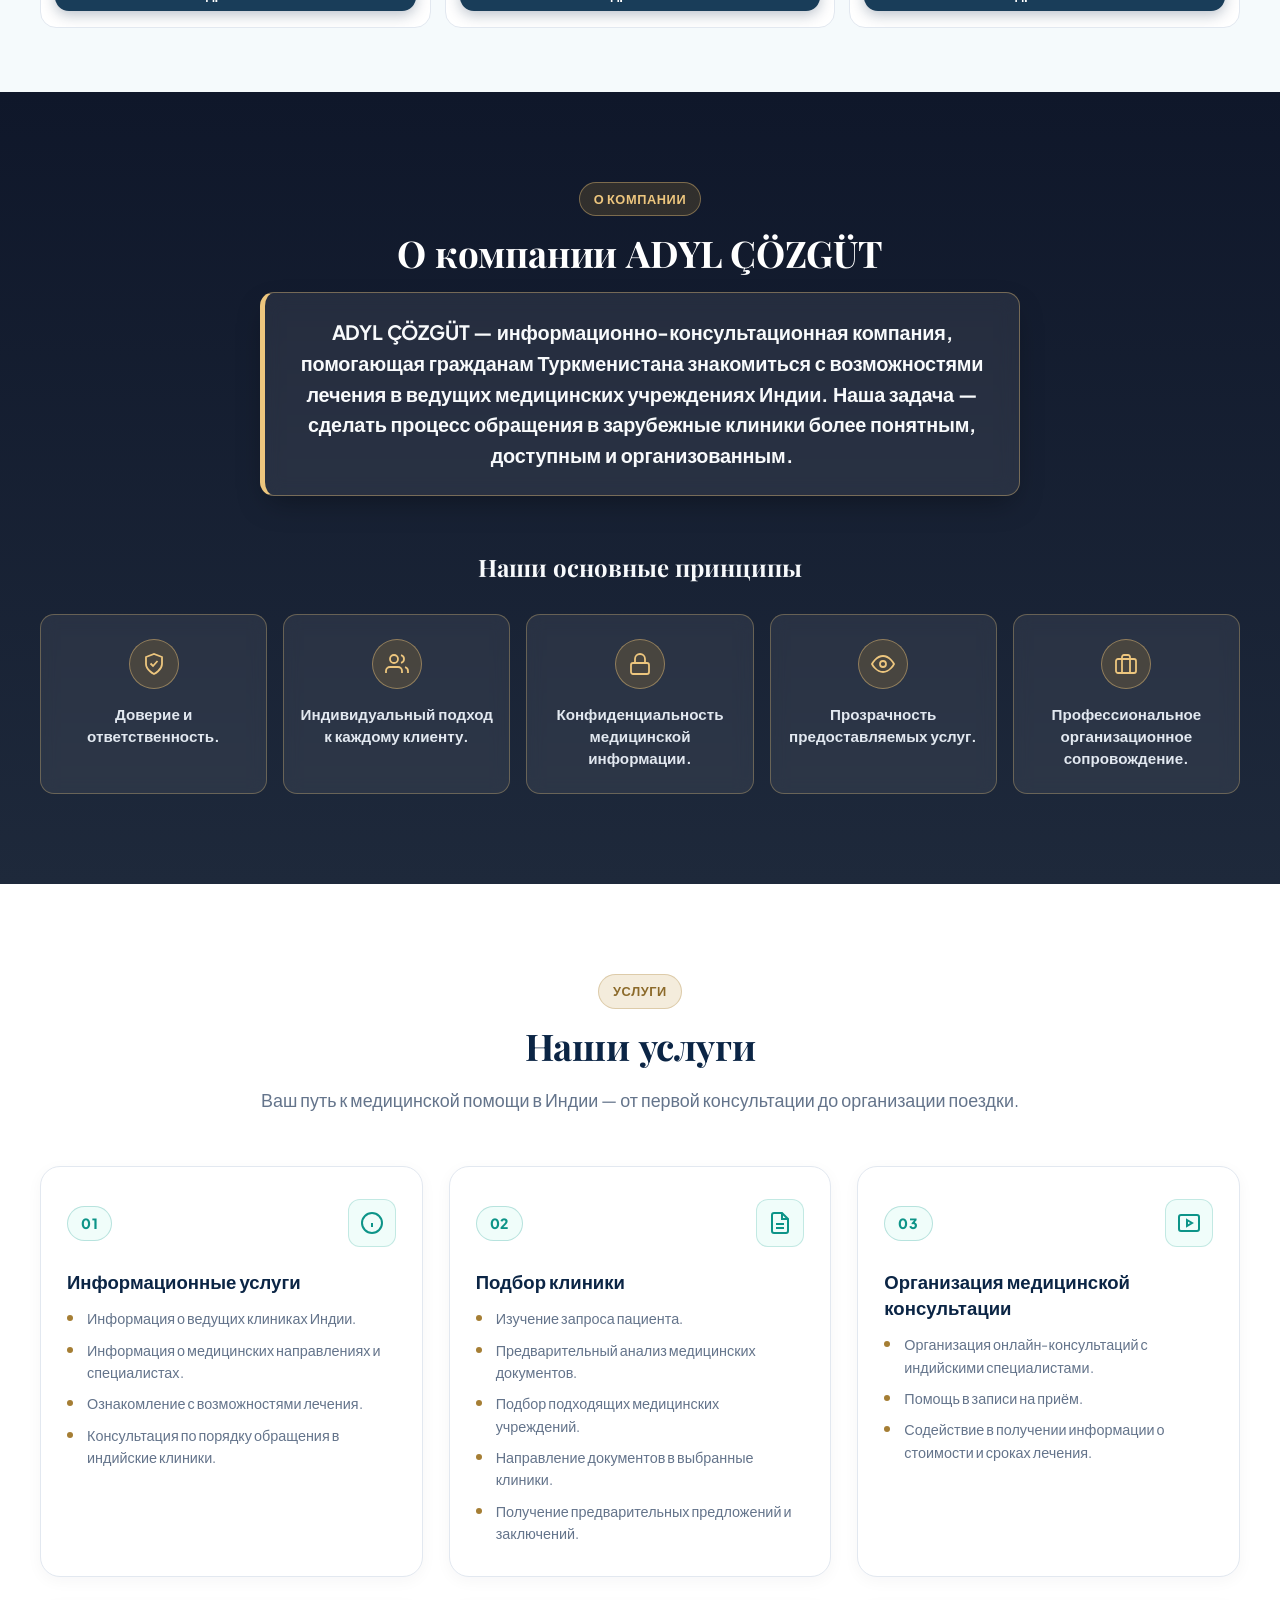
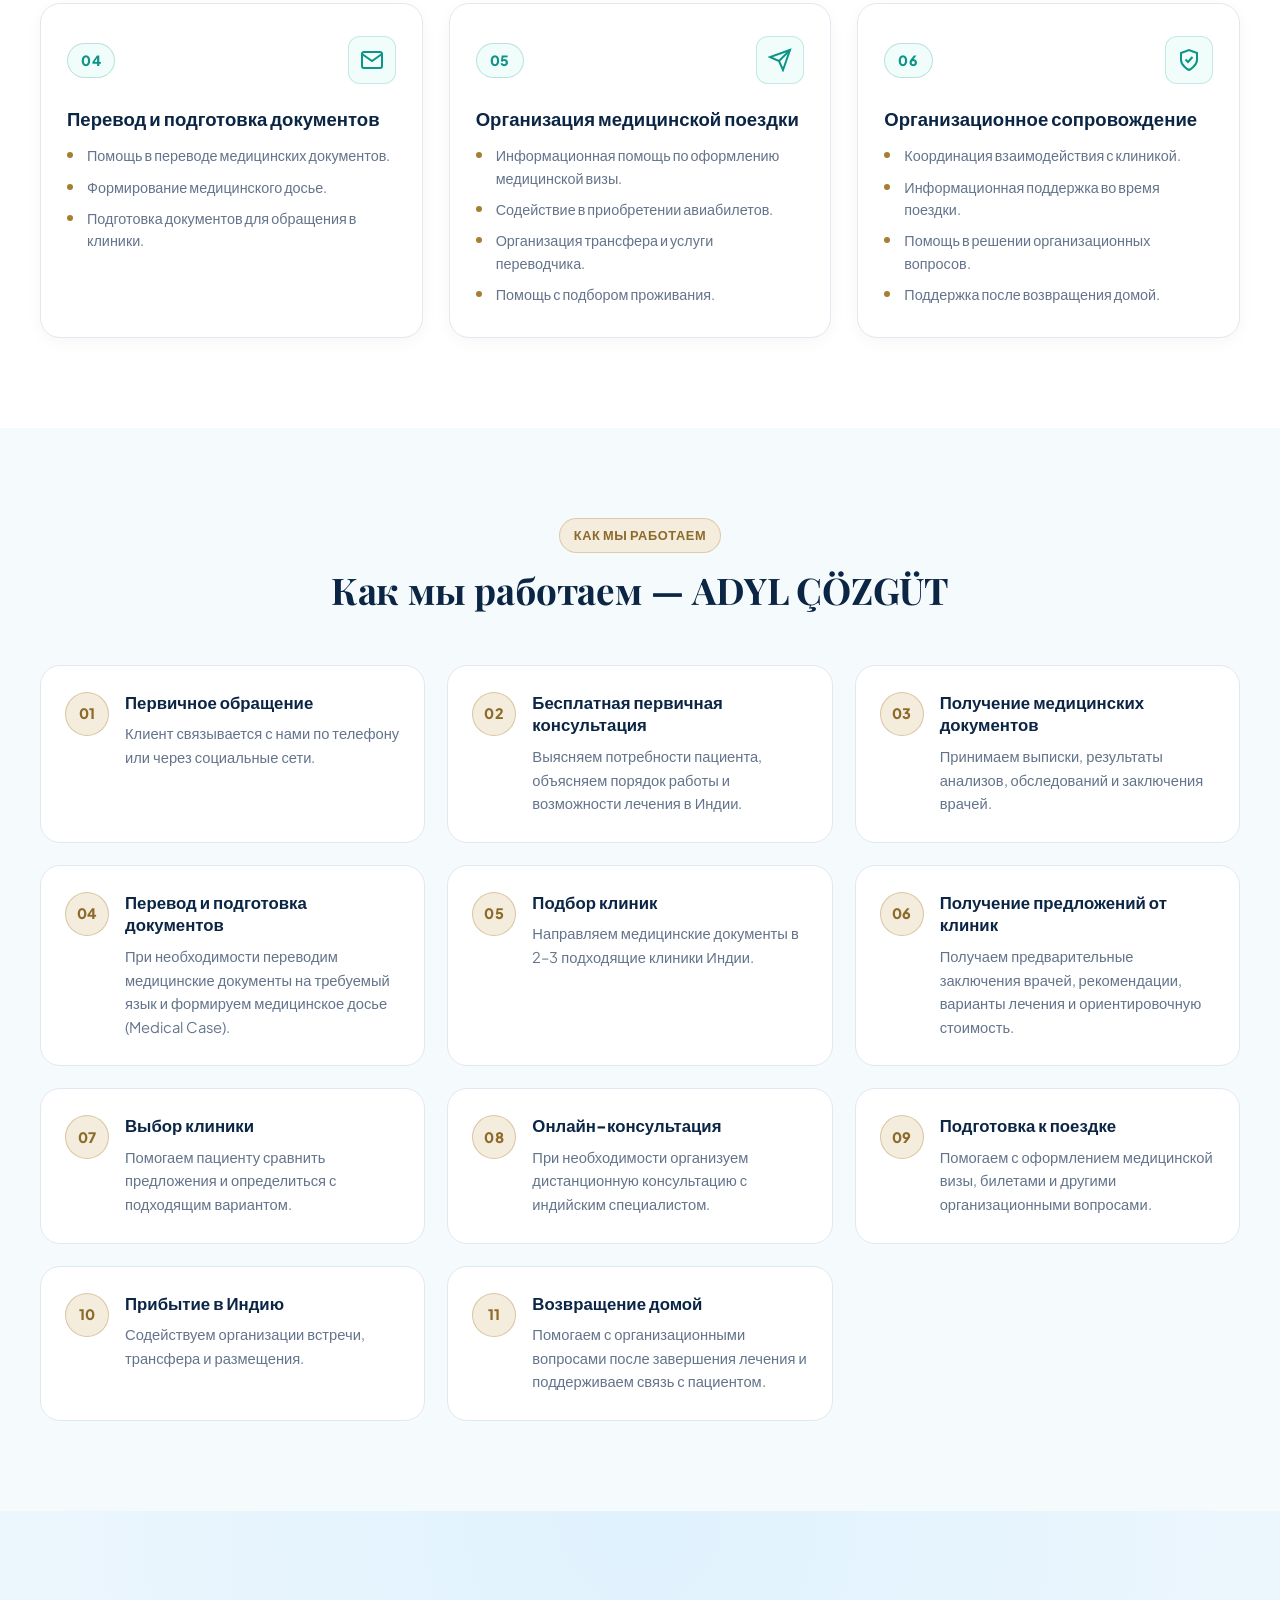
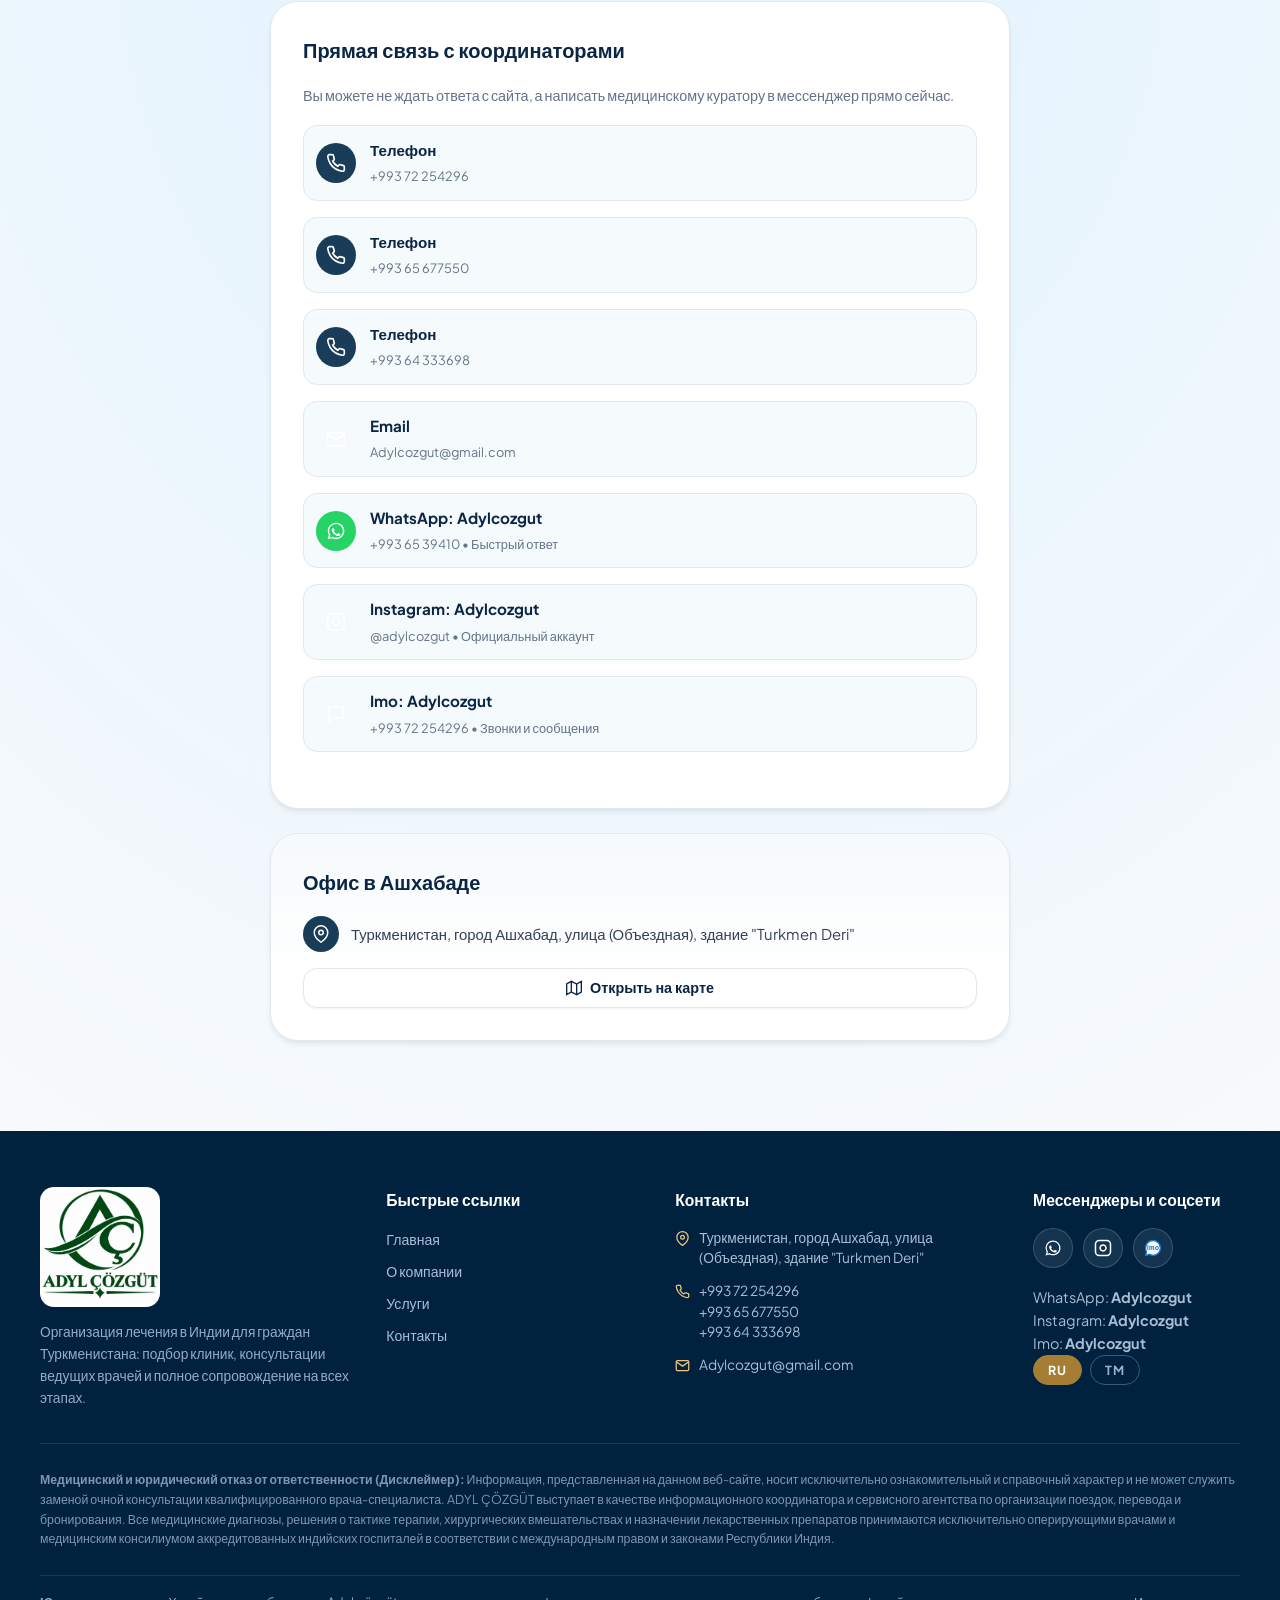
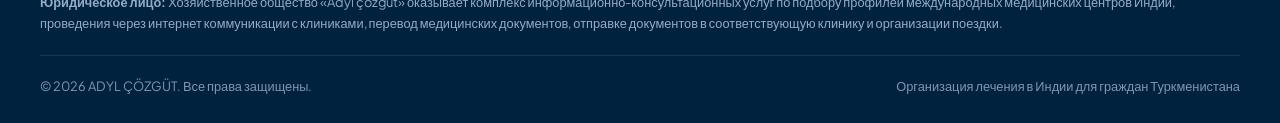
==== commit febe238c: "Add files via upload" ====
--- a/index.html
+++ b/index.html
@@ -136,7 +136,7 @@
       <div class="hero-content">
         <h1 class="hero-title">Лечение и обследование в<br>лучших клиниках Индии</h1>
         <p class="hero-lead">
-          Компания “Adyl Çözgüt” Оказывает комплекс информационно - консультативных услуг по организации поездки в зарубежье с целью получения медицинских услуг в клиниках
+          Компания “Adyl Çözgüt” оказывает комплекс информационно - консультативные услуги по организации поездки в зарубежье с целью получения медицинских услуг.
         </p>
         <div class="hero-actions">
           <a href="#hospitals" class="btn btn-gold">
